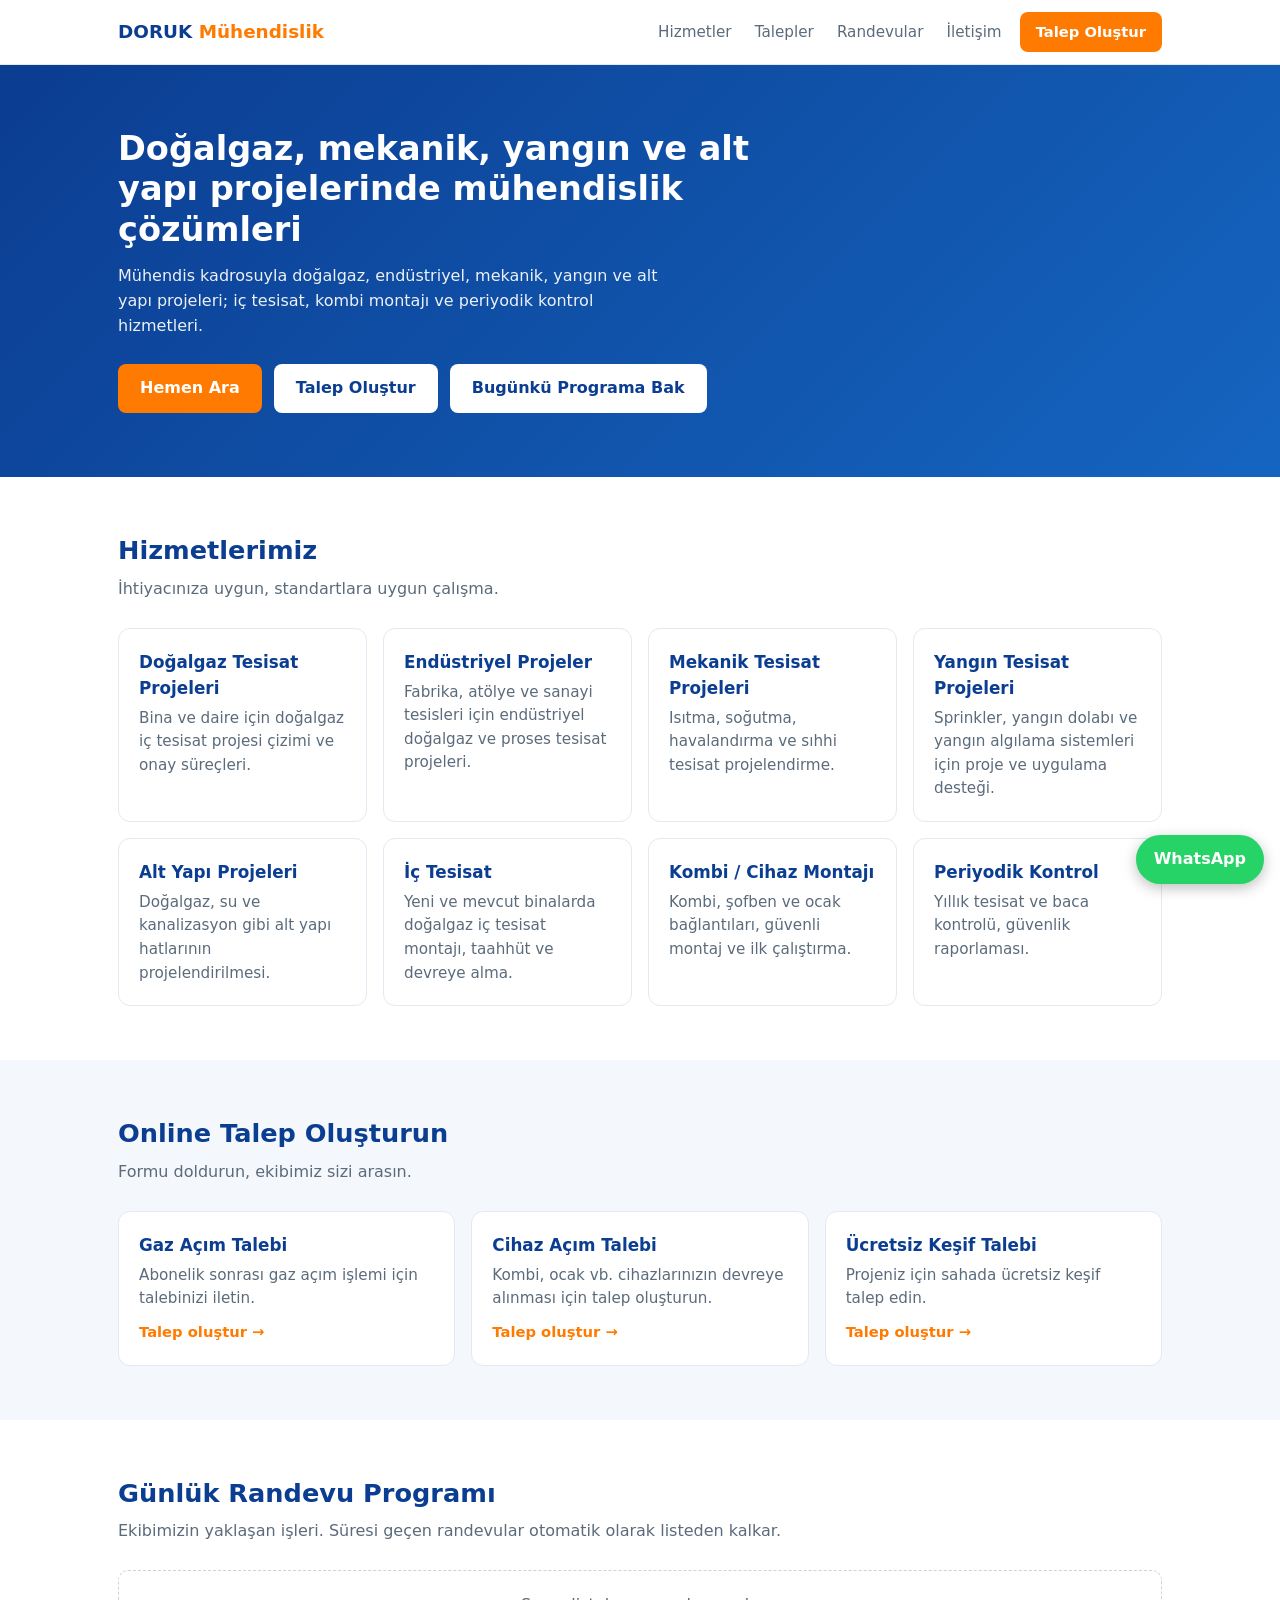
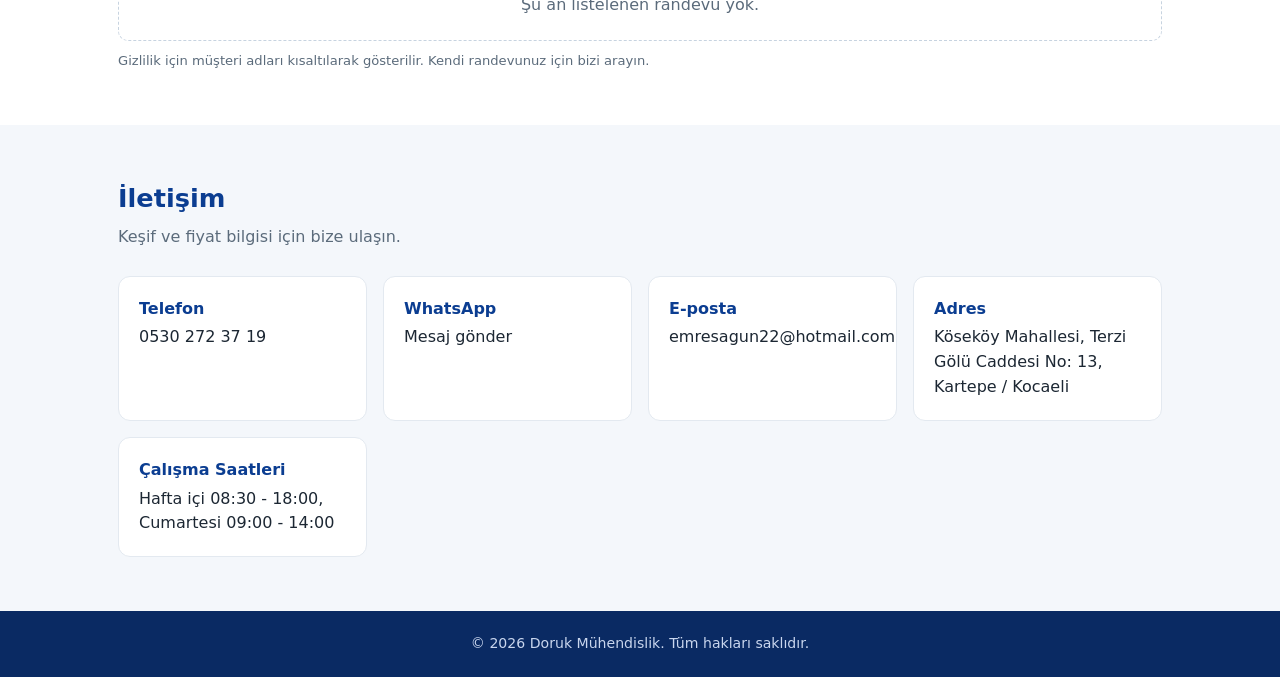
==== index.html @ a5734c49 "Doruk Muhendislik sitesi: ana sayfa, talep formu, randevu listesi Co-Authored-By: Claude Sonnet 5.5 " ====
<!doctype html>
<html lang="tr">
<head>
<meta charset="utf-8">
<meta name="viewport" content="width=device-width, initial-scale=1">
<title>Doruk Mühendislik | Doğalgaz Tesisat ve Proje - Kartepe / Kocaeli</title>
<meta name="description" content="Doğalgaz tesisat, endüstriyel, mekanik tesisat, yangın tesisat ve alt yapı projeleri; iç tesisat ve periyodik kontrol hizmetleri.">
<style>
  :root{--mavi:#0b3d91;--mavi2:#1565c0;--turuncu:#ff7a00;--acik:#f4f7fb;--yazi:#1c2733;--gri:#5b6b7b}
  *{box-sizing:border-box;margin:0;padding:0}
  html{scroll-behavior:smooth}
  body{font-family:system-ui,-apple-system,"Segoe UI",Roboto,Arial,sans-serif;color:var(--yazi);line-height:1.55;background:#fff}
  a{color:inherit;text-decoration:none}
  .kap{max-width:1080px;margin:0 auto;padding:0 18px}
  header{background:#fff;border-bottom:1px solid #e3e9f0;position:sticky;top:0;z-index:10}
  .ust{display:flex;align-items:center;justify-content:space-between;height:64px}
  .logo{font-weight:800;font-size:1.15rem;color:var(--mavi)}
  .logo span{color:var(--turuncu)}
  nav a{margin-left:18px;font-size:.95rem;color:var(--gri)}
  nav a:hover{color:var(--mavi)}
  .ara{background:linear-gradient(135deg,var(--mavi),var(--mavi2));color:#fff;padding:64px 0}
  .ara h1{font-size:2.1rem;line-height:1.2;max-width:640px}
  .ara p{margin-top:14px;max-width:560px;opacity:.92}
  .btnlar{margin-top:26px;display:flex;gap:12px;flex-wrap:wrap}
  .btn{display:inline-block;padding:12px 22px;border-radius:8px;font-weight:700}
  .btn.tur{background:var(--turuncu);color:#fff}
  .btn.bey{background:#fff;color:var(--mavi)}
  section{padding:54px 0}
  section.gri{background:var(--acik)}
  h2{font-size:1.6rem;color:var(--mavi);margin-bottom:6px}
  .alt{color:var(--gri);margin-bottom:26px}
  .izgara{display:grid;grid-template-columns:repeat(auto-fit,minmax(240px,1fr));gap:16px}
  .kart{background:#fff;border:1px solid #e3e9f0;border-radius:12px;padding:20px}
  .kart h3{font-size:1.05rem;color:var(--mavi);margin-bottom:6px}
  .kart p{color:var(--gri);font-size:.95rem}
  .gun{margin-bottom:20px}
  .gun h3{font-size:1.05rem;margin-bottom:8px;display:flex;align-items:center;gap:8px}
  .rozet{background:var(--turuncu);color:#fff;font-size:.72rem;padding:2px 8px;border-radius:99px}
  .satir{display:grid;grid-template-columns:70px 1fr 1fr 70px;gap:10px;background:#fff;border:1px solid #e3e9f0;border-radius:10px;padding:10px 14px;margin-bottom:8px;font-size:.95rem;align-items:center}
  .satir b{color:var(--mavi)}
  .bos{background:#fff;border:1px dashed #c7d3e0;border-radius:10px;padding:22px;text-align:center;color:var(--gri)}
  .notu{font-size:.82rem;color:var(--gri);margin-top:10px}
  .iletisim .izgara{grid-template-columns:repeat(auto-fit,minmax(220px,1fr))}
  .iletisim .kart b{display:block;color:var(--mavi);margin-bottom:4px}
  footer{background:#0a2a63;color:#c9d6ee;padding:22px 0;font-size:.88rem;text-align:center}
  .wp{position:fixed;right:16px;bottom:16px;background:#25d366;color:#fff;padding:12px 18px;border-radius:99px;font-weight:700;box-shadow:0 4px 14px rgba(0,0,0,.25);z-index:20}
  .ustsag{display:flex;align-items:center;gap:18px}
  .ustbtn{background:var(--turuncu);color:#fff;font-weight:700;font-size:.92rem;padding:9px 16px;border-radius:8px}
  .tkart{display:block;transition:border-color .15s,transform .15s}
  .tkart:hover{border-color:var(--mavi2);transform:translateY(-2px)}
  .tkart .git{display:inline-block;margin-top:10px;color:var(--turuncu);font-weight:700;font-size:.92rem}
  @media(max-width:640px){
    nav{display:none}
    .ara h1{font-size:1.6rem}
    .satir{grid-template-columns:56px 1fr;row-gap:2px}
  }
</style>
</head>
<body>

<header>
  <div class="kap ust">
    <a class="logo" href="#">DORUK <span>Mühendislik</span></a>
    <div class="ustsag">
      <nav>
        <a href="#hizmetler">Hizmetler</a>
        <a href="#talepler">Talepler</a>
        <a href="#randevular">Randevular</a>
        <a href="#iletisim">İletişim</a>
      </nav>
      <a class="ustbtn" href="talep.html">Talep Oluştur</a>
    </div>
  </div>
</header>

<div class="ara">
  <div class="kap">
    <h1>Doğalgaz, mekanik, yangın ve alt yapı projelerinde mühendislik çözümleri</h1>
    <p>Mühendis kadrosuyla doğalgaz, endüstriyel, mekanik, yangın ve alt yapı projeleri; iç tesisat, kombi montajı ve periyodik kontrol hizmetleri.</p>
    <div class="btnlar">
      <a class="btn tur" data-tel href="#">Hemen Ara</a>
      <a class="btn bey" href="talep.html">Talep Oluştur</a>
      <a class="btn bey" href="#randevular">Bugünkü Programa Bak</a>
    </div>
  </div>
</div>

<section id="hizmetler">
  <div class="kap">
    <h2>Hizmetlerimiz</h2>
    <p class="alt">İhtiyacınıza uygun, standartlara uygun çalışma.</p>
    <div class="izgara">
      <div class="kart"><h3>Doğalgaz Tesisat Projeleri</h3><p>Bina ve daire için doğalgaz iç tesisat projesi çizimi ve onay süreçleri.</p></div>
      <div class="kart"><h3>Endüstriyel Projeler</h3><p>Fabrika, atölye ve sanayi tesisleri için endüstriyel doğalgaz ve proses tesisat projeleri.</p></div>
      <div class="kart"><h3>Mekanik Tesisat Projeleri</h3><p>Isıtma, soğutma, havalandırma ve sıhhi tesisat projelendirme.</p></div>
      <div class="kart"><h3>Yangın Tesisat Projeleri</h3><p>Sprinkler, yangın dolabı ve yangın algılama sistemleri için proje ve uygulama desteği.</p></div>
      <div class="kart"><h3>Alt Yapı Projeleri</h3><p>Doğalgaz, su ve kanalizasyon gibi alt yapı hatlarının projelendirilmesi.</p></div>
      <div class="kart"><h3>İç Tesisat</h3><p>Yeni ve mevcut binalarda doğalgaz iç tesisat montajı, taahhüt ve devreye alma.</p></div>
      <div class="kart"><h3>Kombi / Cihaz Montajı</h3><p>Kombi, şofben ve ocak bağlantıları, güvenli montaj ve ilk çalıştırma.</p></div>
      <div class="kart"><h3>Periyodik Kontrol</h3><p>Yıllık tesisat ve baca kontrolü, güvenlik raporlaması.</p></div>
    </div>
  </div>
</section>

<section id="talepler" class="gri">
  <div class="kap">
    <h2>Online Talep Oluşturun</h2>
    <p class="alt">Formu doldurun, ekibimiz sizi arasın.</p>
    <div class="izgara">
      <a class="kart tkart" href="talep.html?tur=gaz"><h3>Gaz Açım Talebi</h3><p>Abonelik sonrası gaz açım işlemi için talebinizi iletin.</p><span class="git">Talep oluştur →</span></a>
      <a class="kart tkart" href="talep.html?tur=cihaz"><h3>Cihaz Açım Talebi</h3><p>Kombi, ocak vb. cihazlarınızın devreye alınması için talep oluşturun.</p><span class="git">Talep oluştur →</span></a>
      <a class="kart tkart" href="talep.html?tur=kesif"><h3>Ücretsiz Keşif Talebi</h3><p>Projeniz için sahada ücretsiz keşif talep edin.</p><span class="git">Talep oluştur →</span></a>
    </div>
  </div>
</section>

<section id="randevular">
  <div class="kap">
    <h2>Günlük Randevu Programı</h2>
    <p class="alt">Ekibimizin yaklaşan işleri. Süresi geçen randevular otomatik olarak listeden kalkar.</p>
    <div id="liste"><div class="bos">Yükleniyor...</div></div>
    <p class="notu" id="guncel"></p>
    <p class="notu">Gizlilik için müşteri adları kısaltılarak gösterilir. Kendi randevunuz için bizi arayın.</p>
  </div>
</section>

<section id="iletisim" class="gri iletisim">
  <div class="kap">
    <h2>İletişim</h2>
    <p class="alt">Keşif ve fiyat bilgisi için bize ulaşın.</p>
    <div class="izgara">
      <div class="kart"><b>Telefon</b><a data-tel-yazi href="#"></a></div>
      <div class="kart"><b>WhatsApp</b><a data-wp-yazi href="#" target="_blank" rel="noopener"></a></div>
      <div class="kart"><b>E-posta</b><a data-mail-yazi href="#"></a></div>
      <div class="kart"><b>Adres</b><span data-adres></span></div>
      <div class="kart"><b>Çalışma Saatleri</b><span data-saat></span></div>
    </div>
  </div>
</section>

<footer>
  <div class="kap">© <span id="yil"></span> <span data-firma></span>. Tüm hakları saklıdır.</div>
</footer>

<a class="wp" data-wp href="#" target="_blank" rel="noopener">WhatsApp</a>

<script src="ayar.js"></script>
<script>

const telHam = "+9" + AYAR.telefon.replace(/\D/g, "");
document.querySelectorAll("[data-tel]").forEach(a => a.href = "tel:" + telHam);
document.querySelectorAll("[data-tel-yazi]").forEach(a => { a.href = "tel:" + telHam; a.textContent = AYAR.telefon; });
document.querySelectorAll("[data-wp]").forEach(a => a.href = "https://wa.me/" + AYAR.whatsapp);
document.querySelectorAll("[data-wp-yazi]").forEach(a => { a.href = "https://wa.me/" + AYAR.whatsapp; a.textContent = "Mesaj gönder"; });
document.querySelectorAll("[data-mail-yazi]").forEach(a => { a.href = "mailto:" + AYAR.eposta; a.textContent = AYAR.eposta; });
document.querySelectorAll("[data-adres]").forEach(e => e.textContent = AYAR.adres);
document.querySelectorAll("[data-saat]").forEach(e => e.textContent = AYAR.saatler);
document.querySelectorAll("[data-firma]").forEach(e => e.textContent = AYAR.firma);
document.getElementById("yil").textContent = new Date().getFullYear();

function esc(s){ return String(s ?? "").replace(/[&<>"']/g, c => ({"&":"&amp;","<":"&lt;",">":"&gt;",'"':"&quot;","'":"&#39;"}[c])); }
function yerelTarih(d){ const p = n => String(n).padStart(2,"0"); return d.getFullYear()+"-"+p(d.getMonth()+1)+"-"+p(d.getDate()); }

async function randevulariGetir(){
  const kutu = document.getElementById("liste");
  try{
    const r = await fetch("randevular.json?t=" + Date.now(), {cache:"no-store"});
    if(!r.ok) throw new Error("HTTP " + r.status);
    const veri = await r.json();
    const simdi = new Date();
    const liste = (veri.randevular || []).filter(x => {
      const bas = new Date(x.tarih + "T" + x.saat + ":00");
      return !isNaN(bas) && new Date(bas.getTime() + AYAR.randevuSuresiDk * 60000) > simdi;
    }).sort((a,b) => (a.tarih + a.saat).localeCompare(b.tarih + b.saat));

    if(!liste.length){ kutu.innerHTML = '<div class="bos">Şu an listelenen randevu yok.</div>'; }
    else{
      const gruplar = {};
      liste.forEach(x => (gruplar[x.tarih] = gruplar[x.tarih] || []).push(x));
      const bugun = yerelTarih(simdi);
      const yarin = yerelTarih(new Date(simdi.getTime() + 86400000));
      kutu.innerHTML = Object.keys(gruplar).map(t => {
        const d = new Date(t + "T12:00:00");
        const etiket = d.toLocaleDateString("tr-TR", {day:"numeric", month:"long", weekday:"long"});
        const rozet = t === bugun ? '<span class="rozet">Bugün</span>' : (t === yarin ? '<span class="rozet">Yarın</span>' : "");
        const satirlar = gruplar[t].map(x =>
          `<div class="satir"><b>${esc(x.saat)}</b><span>${esc(x.hizmet)}</span><span>${esc(x.bolge)}</span><span>${esc(x.isim)}</span></div>`
        ).join("");
        return `<div class="gun"><h3>${esc(etiket)} ${rozet}</h3>${satirlar}</div>`;
      }).join("");
    }
    document.getElementById("guncel").textContent = veri.guncelleme ? "Son güncelleme: " + veri.guncelleme : "";
  }catch(e){
    kutu.innerHTML = '<div class="bos">Randevu listesi şu an yüklenemedi. Lütfen bizi arayın.</div>';
  }
}
randevulariGetir();
setInterval(randevulariGetir, 5 * 60 * 1000);
</script>
</body>
</html>
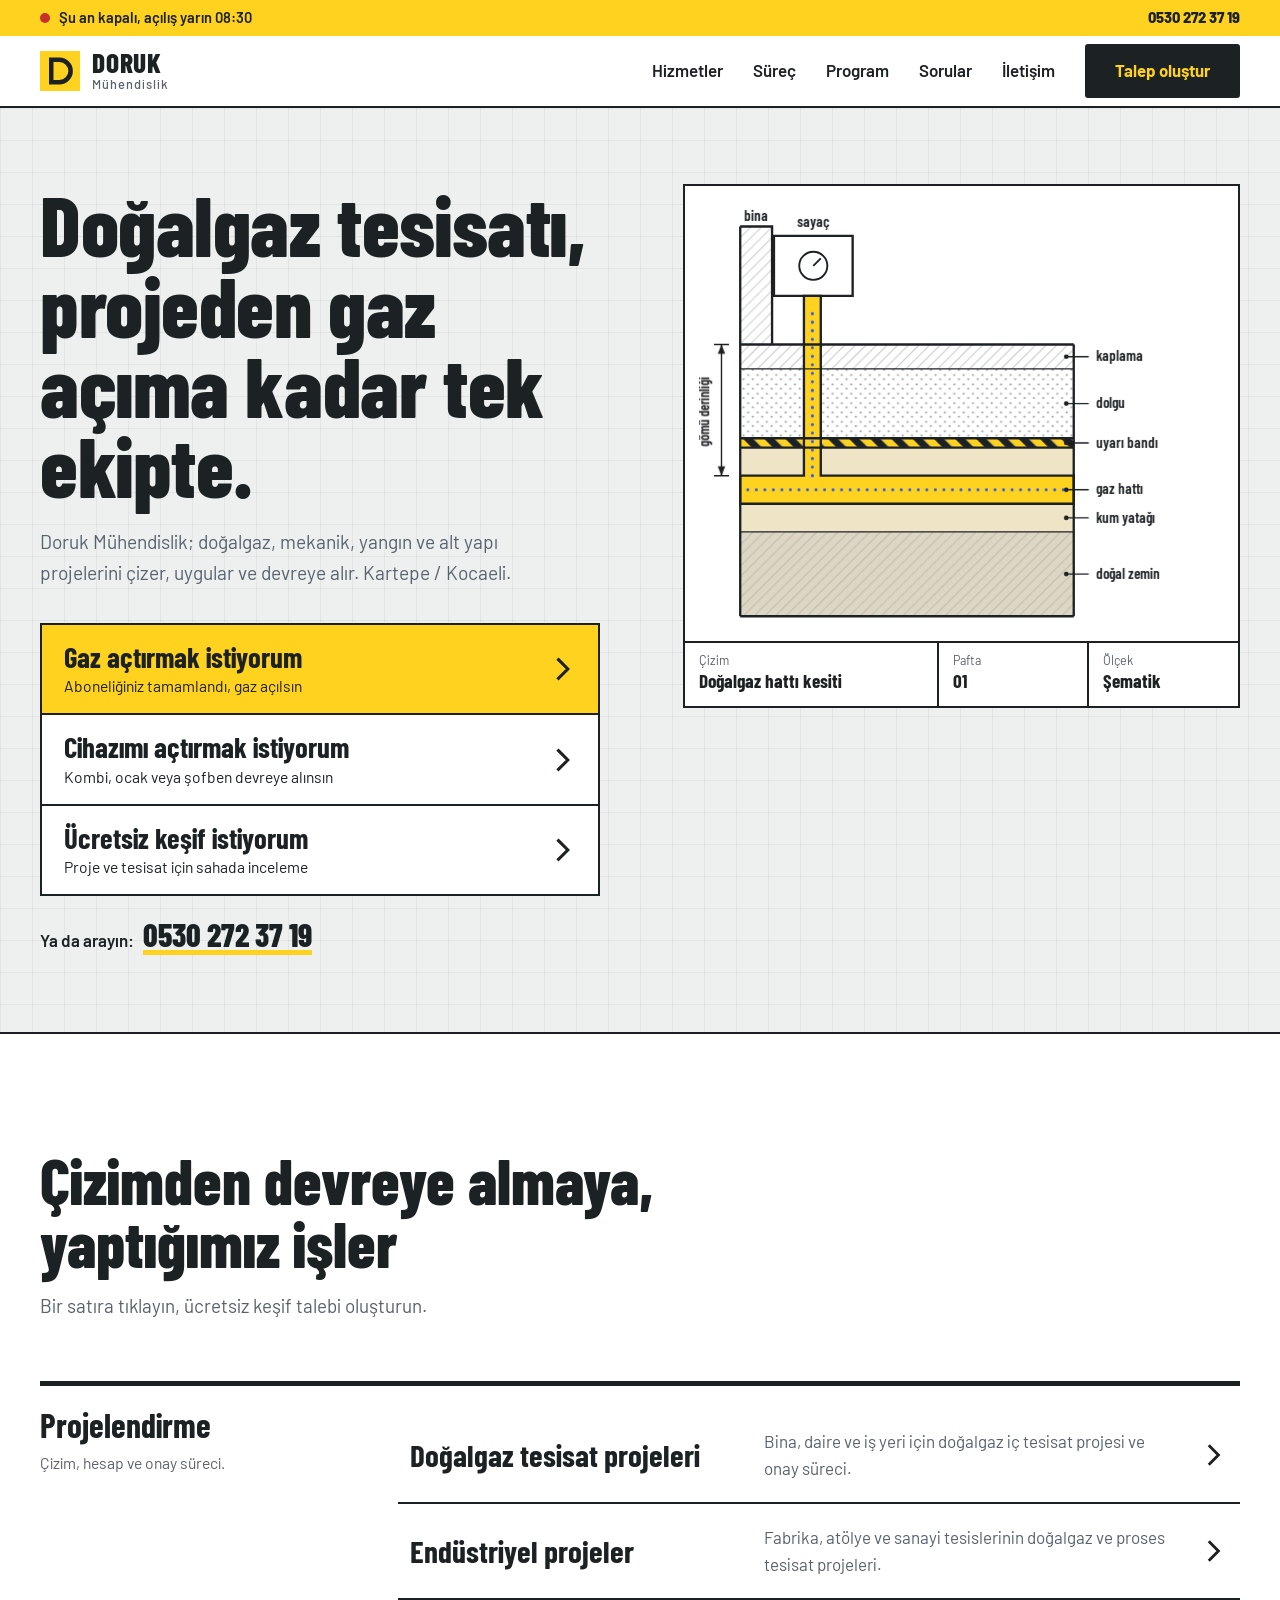
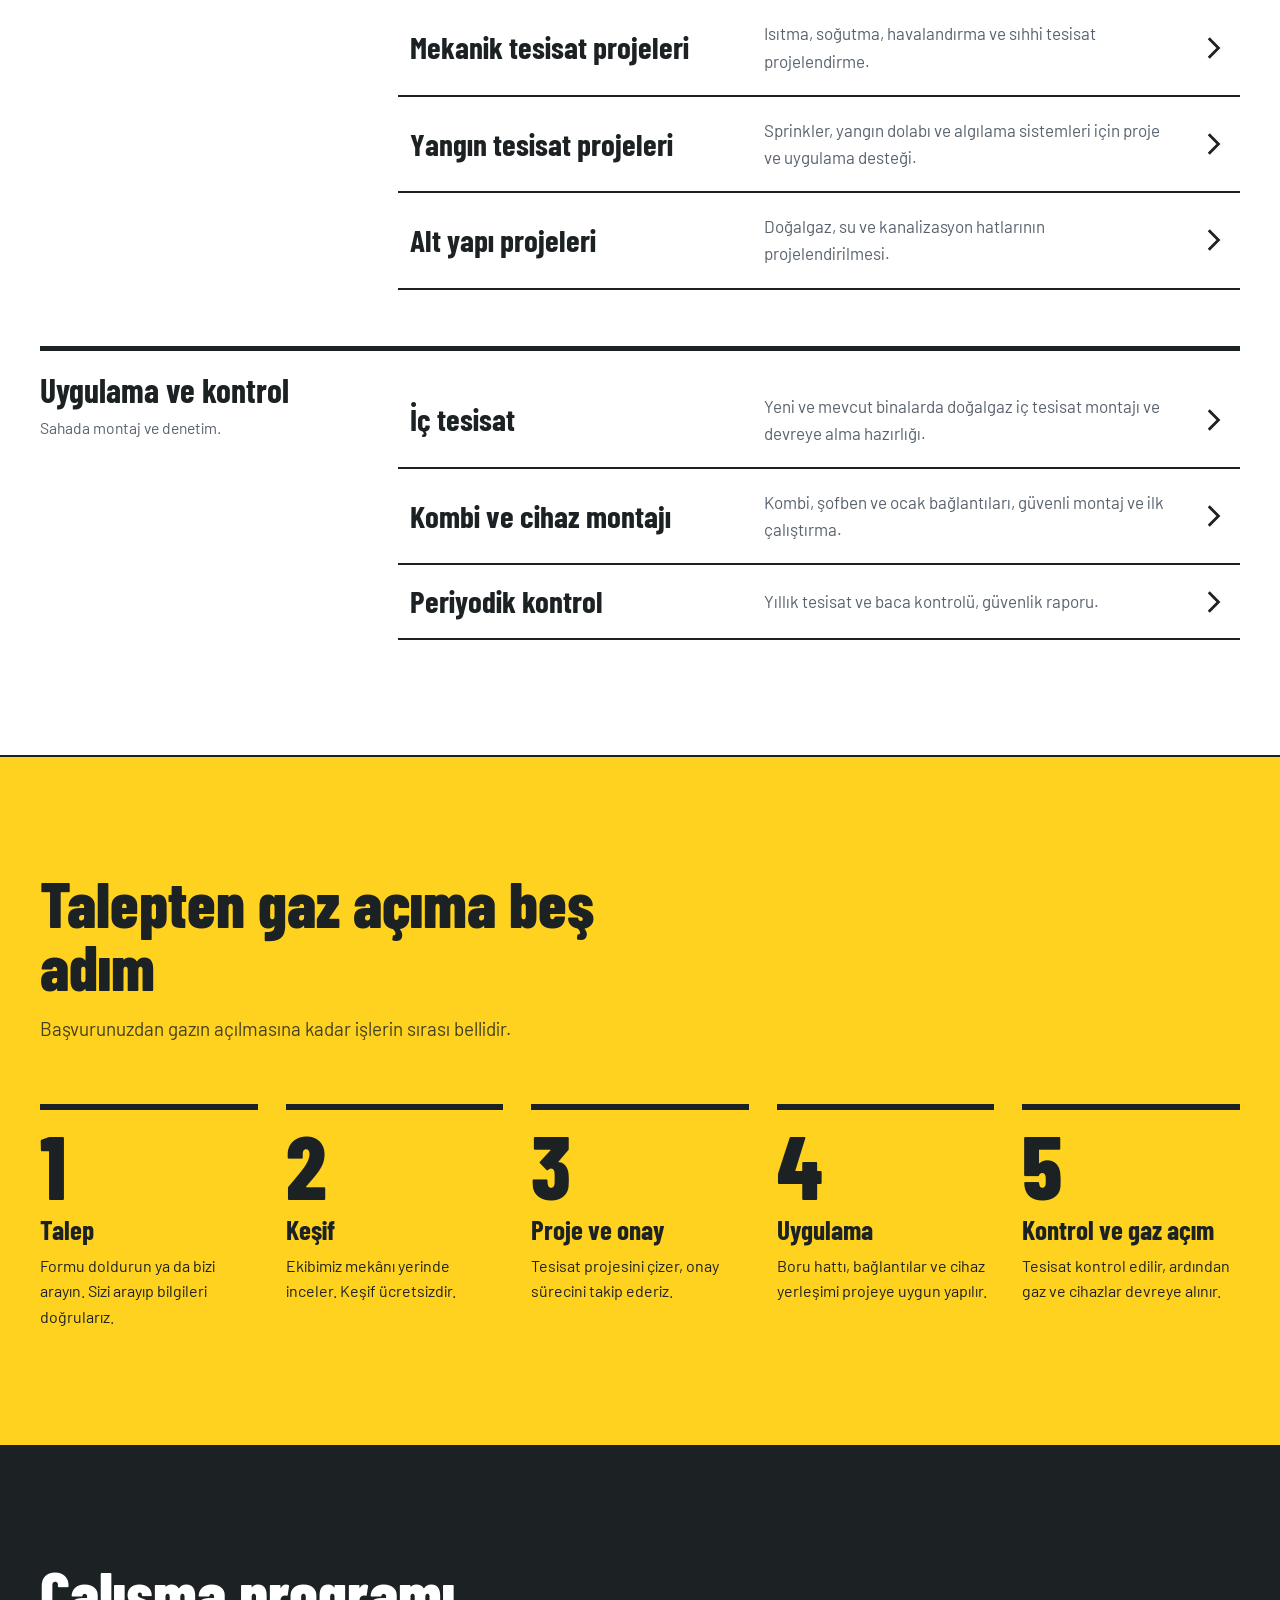
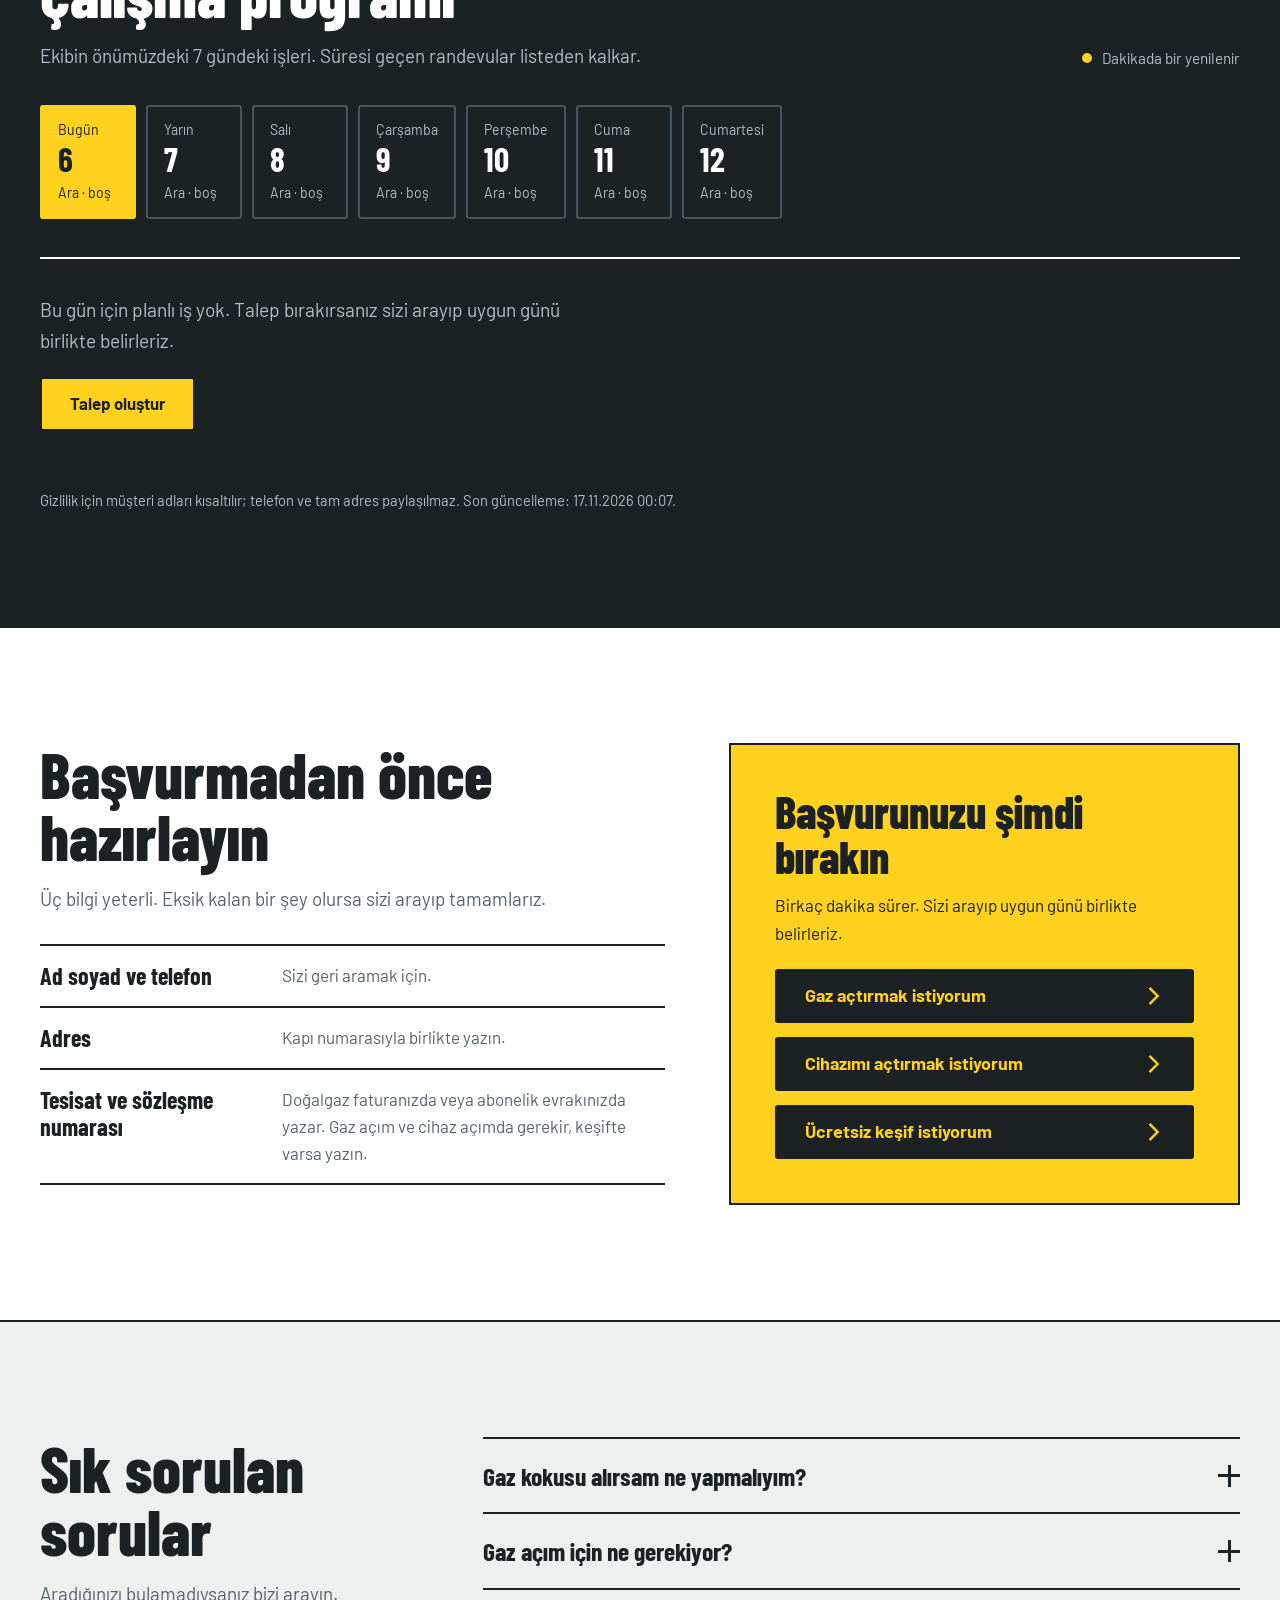
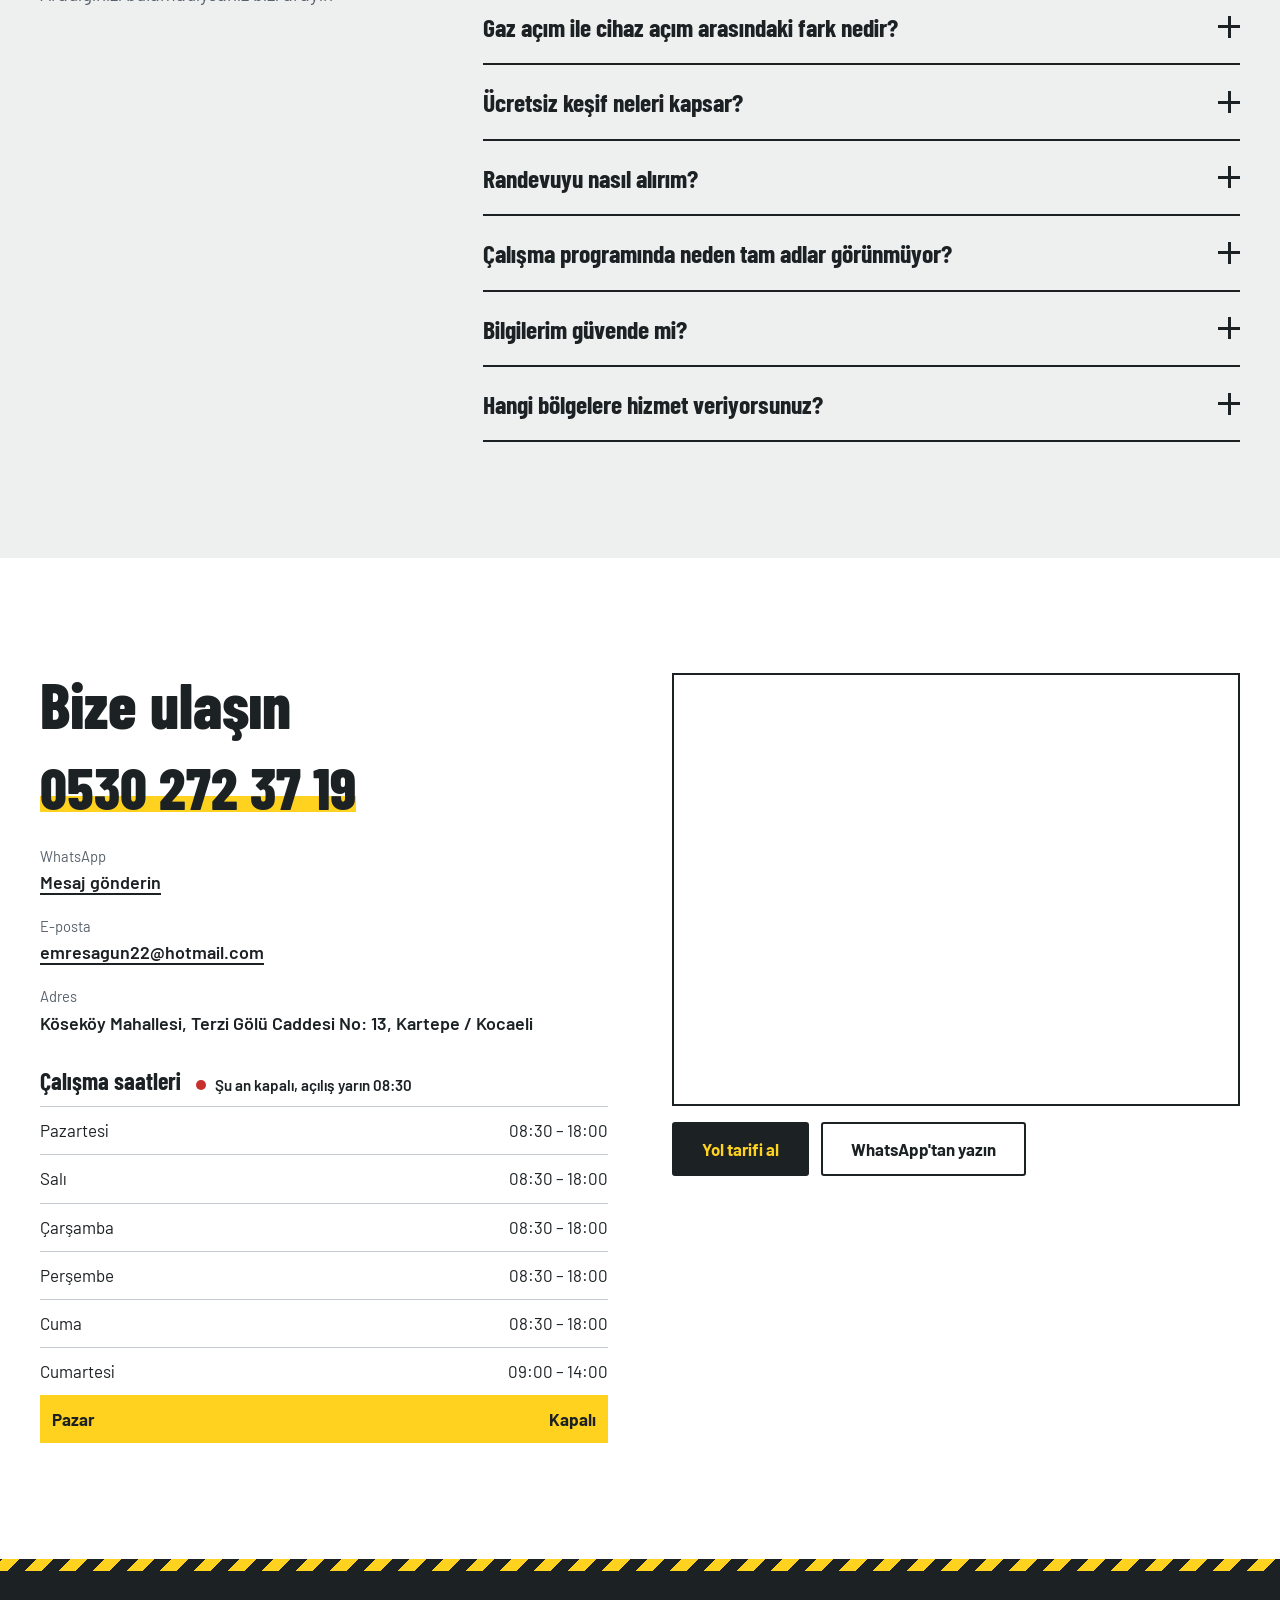
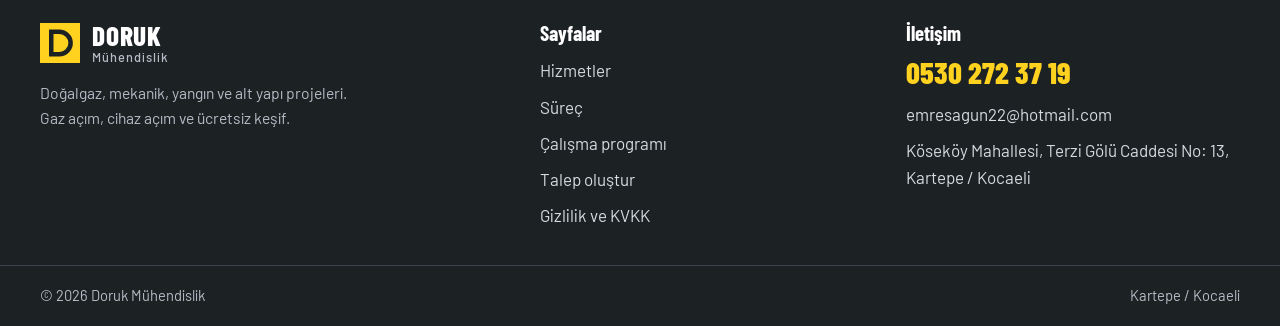
==== commit 4ae82d9e: "Siteyi yeniden tasarla: kesit cizimli giris, canli program, talep sayfasi, KVKK Co-Authored-By: Clau" ====
--- a/index.html
+++ b/index.html
@@ -3,199 +3,422 @@
 <head>
 <meta charset="utf-8">
 <meta name="viewport" content="width=device-width, initial-scale=1">
-<title>Doruk Mühendislik | Doğalgaz Tesisat ve Proje - Kartepe / Kocaeli</title>
-<meta name="description" content="Doğalgaz tesisat, endüstriyel, mekanik tesisat, yangın tesisat ve alt yapı projeleri; iç tesisat ve periyodik kontrol hizmetleri.">
-<style>
-  :root{--mavi:#0b3d91;--mavi2:#1565c0;--turuncu:#ff7a00;--acik:#f4f7fb;--yazi:#1c2733;--gri:#5b6b7b}
-  *{box-sizing:border-box;margin:0;padding:0}
-  html{scroll-behavior:smooth}
-  body{font-family:system-ui,-apple-system,"Segoe UI",Roboto,Arial,sans-serif;color:var(--yazi);line-height:1.55;background:#fff}
-  a{color:inherit;text-decoration:none}
-  .kap{max-width:1080px;margin:0 auto;padding:0 18px}
-  header{background:#fff;border-bottom:1px solid #e3e9f0;position:sticky;top:0;z-index:10}
-  .ust{display:flex;align-items:center;justify-content:space-between;height:64px}
-  .logo{font-weight:800;font-size:1.15rem;color:var(--mavi)}
-  .logo span{color:var(--turuncu)}
-  nav a{margin-left:18px;font-size:.95rem;color:var(--gri)}
-  nav a:hover{color:var(--mavi)}
-  .ara{background:linear-gradient(135deg,var(--mavi),var(--mavi2));color:#fff;padding:64px 0}
-  .ara h1{font-size:2.1rem;line-height:1.2;max-width:640px}
-  .ara p{margin-top:14px;max-width:560px;opacity:.92}
-  .btnlar{margin-top:26px;display:flex;gap:12px;flex-wrap:wrap}
-  .btn{display:inline-block;padding:12px 22px;border-radius:8px;font-weight:700}
-  .btn.tur{background:var(--turuncu);color:#fff}
-  .btn.bey{background:#fff;color:var(--mavi)}
-  section{padding:54px 0}
-  section.gri{background:var(--acik)}
-  h2{font-size:1.6rem;color:var(--mavi);margin-bottom:6px}
-  .alt{color:var(--gri);margin-bottom:26px}
-  .izgara{display:grid;grid-template-columns:repeat(auto-fit,minmax(240px,1fr));gap:16px}
-  .kart{background:#fff;border:1px solid #e3e9f0;border-radius:12px;padding:20px}
-  .kart h3{font-size:1.05rem;color:var(--mavi);margin-bottom:6px}
-  .kart p{color:var(--gri);font-size:.95rem}
-  .gun{margin-bottom:20px}
-  .gun h3{font-size:1.05rem;margin-bottom:8px;display:flex;align-items:center;gap:8px}
-  .rozet{background:var(--turuncu);color:#fff;font-size:.72rem;padding:2px 8px;border-radius:99px}
-  .satir{display:grid;grid-template-columns:70px 1fr 1fr 70px;gap:10px;background:#fff;border:1px solid #e3e9f0;border-radius:10px;padding:10px 14px;margin-bottom:8px;font-size:.95rem;align-items:center}
-  .satir b{color:var(--mavi)}
-  .bos{background:#fff;border:1px dashed #c7d3e0;border-radius:10px;padding:22px;text-align:center;color:var(--gri)}
-  .notu{font-size:.82rem;color:var(--gri);margin-top:10px}
-  .iletisim .izgara{grid-template-columns:repeat(auto-fit,minmax(220px,1fr))}
-  .iletisim .kart b{display:block;color:var(--mavi);margin-bottom:4px}
-  footer{background:#0a2a63;color:#c9d6ee;padding:22px 0;font-size:.88rem;text-align:center}
-  .wp{position:fixed;right:16px;bottom:16px;background:#25d366;color:#fff;padding:12px 18px;border-radius:99px;font-weight:700;box-shadow:0 4px 14px rgba(0,0,0,.25);z-index:20}
-  .ustsag{display:flex;align-items:center;gap:18px}
-  .ustbtn{background:var(--turuncu);color:#fff;font-weight:700;font-size:.92rem;padding:9px 16px;border-radius:8px}
-  .tkart{display:block;transition:border-color .15s,transform .15s}
-  .tkart:hover{border-color:var(--mavi2);transform:translateY(-2px)}
-  .tkart .git{display:inline-block;margin-top:10px;color:var(--turuncu);font-weight:700;font-size:.92rem}
-  @media(max-width:640px){
-    nav{display:none}
-    .ara h1{font-size:1.6rem}
-    .satir{grid-template-columns:56px 1fr;row-gap:2px}
-  }
-</style>
+<title>Doruk Mühendislik | Doğalgaz projeleri ve gaz açım, Kartepe Kocaeli</title>
+<meta name="description" content="Kartepe / Kocaeli'de doğalgaz, endüstriyel, mekanik, yangın ve alt yapı projeleri. Gaz açım, cihaz açım ve ücretsiz keşif talebinizi online bırakın.">
+<meta name="theme-color" content="#FFD21F">
+<link rel="icon" href="favicon.svg" type="image/svg+xml">
+<link rel="preconnect" href="https://fonts.googleapis.com">
+<link rel="preconnect" href="https://fonts.gstatic.com" crossorigin>
+<link rel="stylesheet" href="https://fonts.googleapis.com/css2?family=Barlow+Condensed:wght@500;600;700;800&family=Barlow:wght@400;500;600;700&display=swap">
+<link rel="stylesheet" href="stil.css">
+<script type="application/ld+json">
+{"@context":"https://schema.org","@type":"LocalBusiness","name":"Doruk Mühendislik","telephone":"+905302723719","email":"emresagun22@hotmail.com","address":{"@type":"PostalAddress","streetAddress":"Köseköy Mahallesi, Terzi Gölü Caddesi No: 13","addressLocality":"Kartepe","addressRegion":"Kocaeli","addressCountry":"TR"},"openingHoursSpecification":[{"@type":"OpeningHoursSpecification","dayOfWeek":["Monday","Tuesday","Wednesday","Thursday","Friday"],"opens":"08:30","closes":"18:00"},{"@type":"OpeningHoursSpecification","dayOfWeek":"Saturday","opens":"09:00","closes":"14:00"}]}
+</script>
 </head>
 <body>
-
-<header>
-  <div class="kap ust">
-    <a class="logo" href="#">DORUK <span>Mühendislik</span></a>
-    <div class="ustsag">
-      <nav>
-        <a href="#hizmetler">Hizmetler</a>
-        <a href="#talepler">Talepler</a>
-        <a href="#randevular">Randevular</a>
-        <a href="#iletisim">İletişim</a>
-      </nav>
-      <a class="ustbtn" href="talep.html">Talep Oluştur</a>
-    </div>
+<a class="skip" href="#icerik">İçeriğe geç</a>
+
+<svg width="0" height="0" style="position:absolute" aria-hidden="true">
+  <symbol id="i-sag" viewBox="0 0 24 24"><path d="M9 4l8 8-8 8" fill="none" stroke="currentColor" stroke-width="2.6" stroke-linecap="square"/></symbol>
+</svg>
+
+<div class="tape">
+  <div class="wrap">
+    <span class="durum" data-durum data-acik="0">Çalışma saatleri</span>
+    <span class="tape-r">
+      <a href="#program" data-bugun hidden></a>
+      <a class="tape-tel" data-tel data-tel-yazi href="tel:+905302723719">0530 272 37 19</a>
+    </span>
+  </div>
+</div>
+
+<header class="hd">
+  <div class="wrap">
+    <a class="logo" href="index.html" aria-label="Doruk Mühendislik ana sayfa">
+      <svg viewBox="0 0 32 32" aria-hidden="true"><rect width="32" height="32" fill="#FFD21F"/><path d="M9 25V7h6.5a9 9 0 0 1 0 18Z" fill="none" stroke="#1C2124" stroke-width="3.6"/></svg>
+      <span><b>DORUK</b><small>Mühendislik</small></span>
+    </a>
+    <nav class="nav" id="menu" aria-label="Ana menü">
+      <a class="nl" href="index.html#hizmetler">Hizmetler</a>
+      <a class="nl" href="index.html#surec">Süreç</a>
+      <a class="nl" href="index.html#program">Program</a>
+      <a class="nl" href="index.html#sss">Sorular</a>
+      <a class="nl" href="index.html#iletisim">İletişim</a>
+      <a class="btn btn-k nav-cta" href="talep.html">Talep oluştur</a>
+    </nav>
+    <button class="menu-btn" type="button" aria-expanded="false" aria-controls="menu" aria-label="Menü"><span></span><span></span><span></span></button>
   </div>
 </header>
 
-<div class="ara">
-  <div class="kap">
-    <h1>Doğalgaz, mekanik, yangın ve alt yapı projelerinde mühendislik çözümleri</h1>
-    <p>Mühendis kadrosuyla doğalgaz, endüstriyel, mekanik, yangın ve alt yapı projeleri; iç tesisat, kombi montajı ve periyodik kontrol hizmetleri.</p>
-    <div class="btnlar">
-      <a class="btn tur" data-tel href="#">Hemen Ara</a>
-      <a class="btn bey" href="talep.html">Talep Oluştur</a>
-      <a class="btn bey" href="#randevular">Bugünkü Programa Bak</a>
-    </div>
-  </div>
-</div>
-
-<section id="hizmetler">
-  <div class="kap">
-    <h2>Hizmetlerimiz</h2>
-    <p class="alt">İhtiyacınıza uygun, standartlara uygun çalışma.</p>
-    <div class="izgara">
-      <div class="kart"><h3>Doğalgaz Tesisat Projeleri</h3><p>Bina ve daire için doğalgaz iç tesisat projesi çizimi ve onay süreçleri.</p></div>
-      <div class="kart"><h3>Endüstriyel Projeler</h3><p>Fabrika, atölye ve sanayi tesisleri için endüstriyel doğalgaz ve proses tesisat projeleri.</p></div>
-      <div class="kart"><h3>Mekanik Tesisat Projeleri</h3><p>Isıtma, soğutma, havalandırma ve sıhhi tesisat projelendirme.</p></div>
-      <div class="kart"><h3>Yangın Tesisat Projeleri</h3><p>Sprinkler, yangın dolabı ve yangın algılama sistemleri için proje ve uygulama desteği.</p></div>
-      <div class="kart"><h3>Alt Yapı Projeleri</h3><p>Doğalgaz, su ve kanalizasyon gibi alt yapı hatlarının projelendirilmesi.</p></div>
-      <div class="kart"><h3>İç Tesisat</h3><p>Yeni ve mevcut binalarda doğalgaz iç tesisat montajı, taahhüt ve devreye alma.</p></div>
-      <div class="kart"><h3>Kombi / Cihaz Montajı</h3><p>Kombi, şofben ve ocak bağlantıları, güvenli montaj ve ilk çalıştırma.</p></div>
-      <div class="kart"><h3>Periyodik Kontrol</h3><p>Yıllık tesisat ve baca kontrolü, güvenlik raporlaması.</p></div>
-    </div>
-  </div>
-</section>
-
-<section id="talepler" class="gri">
-  <div class="kap">
-    <h2>Online Talep Oluşturun</h2>
-    <p class="alt">Formu doldurun, ekibimiz sizi arasın.</p>
-    <div class="izgara">
-      <a class="kart tkart" href="talep.html?tur=gaz"><h3>Gaz Açım Talebi</h3><p>Abonelik sonrası gaz açım işlemi için talebinizi iletin.</p><span class="git">Talep oluştur →</span></a>
-      <a class="kart tkart" href="talep.html?tur=cihaz"><h3>Cihaz Açım Talebi</h3><p>Kombi, ocak vb. cihazlarınızın devreye alınması için talep oluşturun.</p><span class="git">Talep oluştur →</span></a>
-      <a class="kart tkart" href="talep.html?tur=kesif"><h3>Ücretsiz Keşif Talebi</h3><p>Projeniz için sahada ücretsiz keşif talep edin.</p><span class="git">Talep oluştur →</span></a>
-    </div>
-  </div>
-</section>
-
-<section id="randevular">
-  <div class="kap">
-    <h2>Günlük Randevu Programı</h2>
-    <p class="alt">Ekibimizin yaklaşan işleri. Süresi geçen randevular otomatik olarak listeden kalkar.</p>
-    <div id="liste"><div class="bos">Yükleniyor...</div></div>
-    <p class="notu" id="guncel"></p>
-    <p class="notu">Gizlilik için müşteri adları kısaltılarak gösterilir. Kendi randevunuz için bizi arayın.</p>
-  </div>
-</section>
-
-<section id="iletisim" class="gri iletisim">
-  <div class="kap">
-    <h2>İletişim</h2>
-    <p class="alt">Keşif ve fiyat bilgisi için bize ulaşın.</p>
-    <div class="izgara">
-      <div class="kart"><b>Telefon</b><a data-tel-yazi href="#"></a></div>
-      <div class="kart"><b>WhatsApp</b><a data-wp-yazi href="#" target="_blank" rel="noopener"></a></div>
-      <div class="kart"><b>E-posta</b><a data-mail-yazi href="#"></a></div>
-      <div class="kart"><b>Adres</b><span data-adres></span></div>
-      <div class="kart"><b>Çalışma Saatleri</b><span data-saat></span></div>
-    </div>
-  </div>
-</section>
-
-<footer>
-  <div class="kap">© <span id="yil"></span> <span data-firma></span>. Tüm hakları saklıdır.</div>
+<main id="icerik">
+
+<section class="hero">
+  <div class="wrap">
+    <div>
+      <h1>Doğalgaz tesisatı, projeden gaz açıma kadar tek ekipte.</h1>
+      <p class="sub">Doruk Mühendislik; doğalgaz, mekanik, yangın ve alt yapı projelerini çizer, uygular ve devreye alır. Kartepe / Kocaeli.</p>
+
+      <div class="ask">
+        <a href="talep.html?tur=gaz"><span><b>Gaz açtırmak istiyorum</b><em>Aboneliğiniz tamamlandı, gaz açılsın</em></span><svg class="ic"><use href="#i-sag"/></svg></a>
+        <a href="talep.html?tur=cihaz"><span><b>Cihazımı açtırmak istiyorum</b><em>Kombi, ocak veya şofben devreye alınsın</em></span><svg class="ic"><use href="#i-sag"/></svg></a>
+        <a href="talep.html?tur=kesif"><span><b>Ücretsiz keşif istiyorum</b><em>Proje ve tesisat için sahada inceleme</em></span><svg class="ic"><use href="#i-sag"/></svg></a>
+      </div>
+
+      <p class="callline">Ya da arayın: <a data-tel data-tel-yazi href="tel:+905302723719">0530 272 37 19</a></p>
+    </div>
+
+    <figure class="sheet" style="margin:0">
+      <div class="sheet-fig">
+        <svg viewBox="0 0 560 460" role="img" aria-labelledby="kt kd">
+          <title id="kt">Doğalgaz hattı kesit çizimi</title>
+          <desc id="kd">Kaplama, dolgu, uyarı bandı ve kum yatağı katmanlarının altında sarı gaz hattı ve binadaki sayaca çıkan bağlantı gösterilir.</desc>
+          <defs>
+            <pattern id="hatch" width="8" height="8" patternUnits="userSpaceOnUse" patternTransform="rotate(45)"><line x1="0" y1="0" x2="0" y2="8" stroke="#1C2124" stroke-width="1"/></pattern>
+            <pattern id="dots" width="10" height="10" patternUnits="userSpaceOnUse"><circle cx="2.5" cy="2.5" r="1.1" fill="#1C2124"/><circle cx="7.5" cy="7" r="1.1" fill="#1C2124"/></pattern>
+            <pattern id="tape" width="16" height="16" patternUnits="userSpaceOnUse" patternTransform="rotate(-45)"><rect width="8" height="16" fill="#1C2124"/><rect x="8" width="8" height="16" fill="#FFD21F"/></pattern>
+          </defs>
+
+          <!-- dolgular -->
+          <g class="fd" style="--d:1.5s">
+            <rect x="44" y="24" width="34" height="126" fill="url(#hatch)" opacity=".5"/>
+            <rect x="44" y="150" width="356" height="26" fill="url(#hatch)" opacity=".55"/>
+            <rect x="44" y="176" width="356" height="74" fill="url(#dots)" opacity=".5"/>
+            <rect x="44" y="260" width="356" height="90" fill="#EFE5C6"/>
+            <rect x="44" y="350" width="356" height="90" fill="#DDD6C4"/>
+            <rect x="44" y="350" width="356" height="90" fill="url(#hatch)" opacity=".3"/>
+            <rect x="44" y="250" width="356" height="10" fill="url(#tape)"/>
+            <rect x="80" y="34" width="84" height="64" fill="#fff"/>
+            <path d="M44 290H112V98H130V290H400V320H44Z" fill="#FFD21F"/>
+          </g>
+
+          <!-- çizgiler: sayfa açılırken bir kez çizilir -->
+          <g fill="none" stroke="#1C2124" stroke-width="2.5" stroke-linejoin="miter">
+            <path class="dr" pathLength="1" style="--d:0s" d="M44 150H400"/>
+            <path class="dr" pathLength="1" style="--d:.15s" d="M44 24V440"/>
+            <path class="dr" pathLength="1" style="--d:.2s" d="M400 150V440"/>
+            <path class="dr" pathLength="1" style="--d:.25s" d="M44 24H78V150"/>
+            <path class="dr" pathLength="1" style="--d:.35s" d="M44 440H400"/>
+            <path class="dr" pathLength="1" style="--d:.4s" stroke-width="1.5" d="M44 176H400"/>
+            <path class="dr" pathLength="1" style="--d:.45s" d="M44 250H400"/>
+            <path class="dr" pathLength="1" style="--d:.5s" d="M44 260H400"/>
+            <path class="dr" pathLength="1" style="--d:.55s" stroke-width="1.5" d="M44 350H400"/>
+            <path class="dr" pathLength="1" style="--d:.8s;animation-duration:1.7s" d="M44 290H112V98H130V290H400V320H44Z"/>
+            <path class="dr" pathLength="1" style="--d:1.1s" d="M80 34H164V98H80Z"/>
+            <circle class="dr" pathLength="1" style="--d:1.4s" cx="122" cy="66" r="15" stroke-width="2"/>
+            <path class="dr" pathLength="1" style="--d:1.5s" stroke-width="2" d="M122 66L130 58"/>
+          </g>
+
+          <!-- gaz akışı -->
+          <g class="fd" style="--d:1.9s" fill="none" stroke="#1F55FF" stroke-width="3.2" stroke-linecap="round" stroke-dasharray="0.1 9">
+            <path d="M52 305H392"/>
+            <path d="M121 290V108"/>
+          </g>
+
+          <!-- gömü derinliği ölçüsü -->
+          <g fill="none" stroke="#1C2124" stroke-width="1.5">
+            <path class="dr" pathLength="1" style="--d:1s" d="M24 150V290"/>
+            <path class="dr" pathLength="1" style="--d:1.1s" d="M16 150H32M16 290H32"/>
+          </g>
+          <path class="fd" style="--d:1.8s" fill="#1C2124" d="M24 150l-4 10h8zM24 290l-4-10h8z"/>
+
+          <!-- etiketler -->
+          <g class="fd" style="--d:2.1s">
+            <g fill="none" stroke="#1C2124" stroke-width="1.5">
+              <path d="M392 163H416M392 213H416M392 255H416M392 305H416M392 335H416M392 395H416"/>
+            </g>
+            <g fill="#1C2124">
+              <circle cx="392" cy="163" r="2.5"/><circle cx="392" cy="213" r="2.5"/><circle cx="392" cy="255" r="2.5"/>
+              <circle cx="392" cy="305" r="2.5"/><circle cx="392" cy="335" r="2.5"/><circle cx="392" cy="395" r="2.5"/>
+            </g>
+            <text x="424" y="168">kaplama</text>
+            <text x="424" y="218">dolgu</text>
+            <text x="424" y="260">uyarı bandı</text>
+            <text x="424" y="310">gaz hattı</text>
+            <text x="424" y="340">kum yatağı</text>
+            <text x="424" y="400">doğal zemin</text>
+            <text x="61" y="18" text-anchor="middle">bina</text>
+            <text x="122" y="24" text-anchor="middle">sayaç</text>
+            <text transform="translate(11 222) rotate(-90)" text-anchor="middle" style="font-size:15px">gömü derinliği</text>
+          </g>
+        </svg>
+      </div>
+      <div class="tb">
+        <div><small>Çizim</small><b>Doğalgaz hattı kesiti</b></div>
+        <div><small>Pafta</small><b>01</b></div>
+        <div><small>Ölçek</small><b>Şematik</b></div>
+      </div>
+    </figure>
+  </div>
+</section>
+
+<section class="sec" id="hizmetler">
+  <div class="wrap">
+    <div class="sec-head">
+      <h2>Çizimden devreye almaya, yaptığımız işler</h2>
+      <p class="lead">Bir satıra tıklayın, ücretsiz keşif talebi oluşturun.</p>
+    </div>
+
+    <div class="reg">
+      <h3 class="reg-t">Projelendirme<small>Çizim, hesap ve onay süreci.</small></h3>
+      <ul>
+        <li><a href="talep.html?tur=kesif"><span class="rn">Doğalgaz tesisat projeleri</span><span class="rd">Bina, daire ve iş yeri için doğalgaz iç tesisat projesi ve onay süreci.</span><svg class="ic"><use href="#i-sag"/></svg></a></li>
+        <li><a href="talep.html?tur=kesif"><span class="rn">Endüstriyel projeler</span><span class="rd">Fabrika, atölye ve sanayi tesislerinin doğalgaz ve proses tesisat projeleri.</span><svg class="ic"><use href="#i-sag"/></svg></a></li>
+        <li><a href="talep.html?tur=kesif"><span class="rn">Mekanik tesisat projeleri</span><span class="rd">Isıtma, soğutma, havalandırma ve sıhhi tesisat projelendirme.</span><svg class="ic"><use href="#i-sag"/></svg></a></li>
+        <li><a href="talep.html?tur=kesif"><span class="rn">Yangın tesisat projeleri</span><span class="rd">Sprinkler, yangın dolabı ve algılama sistemleri için proje ve uygulama desteği.</span><svg class="ic"><use href="#i-sag"/></svg></a></li>
+        <li><a href="talep.html?tur=kesif"><span class="rn">Alt yapı projeleri</span><span class="rd">Doğalgaz, su ve kanalizasyon hatlarının projelendirilmesi.</span><svg class="ic"><use href="#i-sag"/></svg></a></li>
+      </ul>
+    </div>
+
+    <div class="reg">
+      <h3 class="reg-t">Uygulama ve kontrol<small>Sahada montaj ve denetim.</small></h3>
+      <ul>
+        <li><a href="talep.html?tur=kesif"><span class="rn">İç tesisat</span><span class="rd">Yeni ve mevcut binalarda doğalgaz iç tesisat montajı ve devreye alma hazırlığı.</span><svg class="ic"><use href="#i-sag"/></svg></a></li>
+        <li><a href="talep.html?tur=kesif"><span class="rn">Kombi ve cihaz montajı</span><span class="rd">Kombi, şofben ve ocak bağlantıları, güvenli montaj ve ilk çalıştırma.</span><svg class="ic"><use href="#i-sag"/></svg></a></li>
+        <li><a href="talep.html?tur=kesif"><span class="rn">Periyodik kontrol</span><span class="rd">Yıllık tesisat ve baca kontrolü, güvenlik raporu.</span><svg class="ic"><use href="#i-sag"/></svg></a></li>
+      </ul>
+    </div>
+  </div>
+</section>
+
+<section class="sec yellow" id="surec">
+  <div class="wrap">
+    <div class="sec-head">
+      <h2>Talepten gaz açıma beş adım</h2>
+      <p class="lead">Başvurunuzdan gazın açılmasına kadar işlerin sırası bellidir.</p>
+    </div>
+    <ol class="steps">
+      <li><span class="sn">1</span><h3>Talep</h3><p>Formu doldurun ya da bizi arayın. Sizi arayıp bilgileri doğrularız.</p></li>
+      <li><span class="sn">2</span><h3>Keşif</h3><p>Ekibimiz mekânı yerinde inceler. Keşif ücretsizdir.</p></li>
+      <li><span class="sn">3</span><h3>Proje ve onay</h3><p>Tesisat projesini çizer, onay sürecini takip ederiz.</p></li>
+      <li><span class="sn">4</span><h3>Uygulama</h3><p>Boru hattı, bağlantılar ve cihaz yerleşimi projeye uygun yapılır.</p></li>
+      <li><span class="sn">5</span><h3>Kontrol ve gaz açım</h3><p>Tesisat kontrol edilir, ardından gaz ve cihazlar devreye alınır.</p></li>
+    </ol>
+  </div>
+</section>
+
+<section class="sec board" id="program">
+  <div class="wrap">
+    <div class="board-head">
+      <div class="sec-head">
+        <h2>Çalışma programı</h2>
+        <p class="lead">Ekibin önümüzdeki 7 gündeki işleri. Süresi geçen randevular listeden kalkar.</p>
+      </div>
+      <p class="live">Dakikada bir yenilenir</p>
+    </div>
+    <div class="days" id="gunler" role="tablist" aria-label="Günler"></div>
+    <div class="plist" id="liste" role="tabpanel" aria-live="polite"><p class="empty">Program yükleniyor.</p></div>
+    <p class="fine">Gizlilik için müşteri adları kısaltılır; telefon ve tam adres paylaşılmaz. <span id="guncel"></span></p>
+  </div>
+</section>
+
+<section class="sec" id="hazirlik">
+  <div class="wrap prep">
+    <div>
+      <div class="sec-head" style="margin-bottom:0">
+        <h2>Başvurmadan önce hazırlayın</h2>
+        <p class="lead">Üç bilgi yeterli. Eksik kalan bir şey olursa sizi arayıp tamamlarız.</p>
+      </div>
+      <dl class="need">
+        <div><dt>Ad soyad ve telefon</dt><dd>Sizi geri aramak için.</dd></div>
+        <div><dt>Adres</dt><dd>Kapı numarasıyla birlikte yazın.</dd></div>
+        <div><dt>Tesisat ve sözleşme numarası</dt><dd>Doğalgaz faturanızda veya abonelik evrakınızda yazar. Gaz açım ve cihaz açımda gerekir, keşifte varsa yazın.</dd></div>
+      </dl>
+    </div>
+    <div class="cta-box">
+      <h3>Başvurunuzu şimdi bırakın</h3>
+      <p>Birkaç dakika sürer. Sizi arayıp uygun günü birlikte belirleriz.</p>
+      <a class="btn btn-k" href="talep.html?tur=gaz">Gaz açtırmak istiyorum<svg class="ic"><use href="#i-sag"/></svg></a>
+      <a class="btn btn-k" href="talep.html?tur=cihaz">Cihazımı açtırmak istiyorum<svg class="ic"><use href="#i-sag"/></svg></a>
+      <a class="btn btn-k" href="talep.html?tur=kesif">Ücretsiz keşif istiyorum<svg class="ic"><use href="#i-sag"/></svg></a>
+    </div>
+  </div>
+</section>
+
+<section class="sec sheet-bg" id="sss">
+  <div class="wrap faq-wrap">
+    <div class="sec-head">
+      <h2>Sık sorulan sorular</h2>
+      <p class="lead">Aradığınızı bulamadıysanız bizi arayın.</p>
+    </div>
+    <div class="faq">
+      <details><summary>Gaz kokusu alırsam ne yapmalıyım?</summary><div class="ans">Formu beklemeyin. Ateş yakmayın, elektrik düğmelerine dokunmayın, pencereleri açıp binadan çıkın ve dışarıdan 187'yi arayın.</div></details>
+      <details><summary>Gaz açım için ne gerekiyor?</summary><div class="ans">Tesisat numaranız ve sözleşme numaranız yeterli. İkisi de doğalgaz faturanızda veya abonelik evrakınızda yazar. Talep formunu doldurun, sizi arayıp uygun günü birlikte belirleyelim.</div></details>
+      <details><summary>Gaz açım ile cihaz açım arasındaki fark nedir?</summary><div class="ans">Gaz açım, tesisata gazın verilmesidir. Cihaz açım ise kombi, ocak veya şofben gibi cihazlarınızın devreye alınmasıdır. İkisi için ayrı talep oluşturabilirsiniz.</div></details>
+      <details><summary>Ücretsiz keşif neleri kapsar?</summary><div class="ans">Ekibimiz mekânı yerinde inceler, ihtiyacınıza uygun projeyi ve işlerin sırasını anlatır. Keşif için ücret almayız.</div></details>
+      <details><summary>Randevuyu nasıl alırım?</summary><div class="ans">Talep formunu doldurabilir ya da bizi arayabilirsiniz. Gün ve saat telefonda birlikte netleşir.</div></details>
+      <details><summary>Çalışma programında neden tam adlar görünmüyor?</summary><div class="ans">Gizliliğiniz için programda müşteri adları kısaltılır. Telefon ve tam adres hiç gösterilmez.</div></details>
+      <details><summary>Bilgilerim güvende mi?</summary><div class="ans">Formdaki bilgiler yalnızca talebinizi değerlendirmek ve sizi aramak için kullanılır. Ayrıntılar için <a href="gizlilik.html">gizlilik ve KVKK sayfasına</a> bakın.</div></details>
+      <details><summary>Hangi bölgelere hizmet veriyorsunuz?</summary><div class="ans">Merkezimiz Kartepe / Kocaeli'de. Başka bölgedeki projeler için bizi arayın.</div></details>
+    </div>
+  </div>
+</section>
+
+<section class="sec" id="iletisim">
+  <div class="wrap contact">
+    <div>
+      <h2 style="font:800 clamp(2.4rem,5vw,4rem)/.98 var(--f-d);margin-bottom:22px">Bize ulaşın</h2>
+      <a class="bigtel" data-tel data-tel-yazi href="tel:+905302723719">0530 272 37 19</a>
+      <div class="clist">
+        <div><small>WhatsApp</small><a data-wp href="#">Mesaj gönderin</a></div>
+        <div><small>E-posta</small><a data-mail data-mail-yazi href="#"></a></div>
+        <div><small>Adres</small><span data-adres></span></div>
+      </div>
+      <table class="hours">
+        <caption>Çalışma saatleri <span class="durum" data-durum data-acik="0" style="font:600 .95rem var(--f-b);margin-left:10px"></span></caption>
+        <tbody data-saatler></tbody>
+      </table>
+    </div>
+    <div>
+      <div class="map"><iframe data-harita title="Doruk Mühendislik konumu" loading="lazy" referrerpolicy="no-referrer-when-downgrade"></iframe></div>
+      <div class="map-act">
+        <a class="btn btn-k" data-yol href="#">Yol tarifi al</a>
+        <a class="btn btn-o" data-wp href="#">WhatsApp'tan yazın</a>
+      </div>
+    </div>
+  </div>
+</section>
+
+</main>
+
+<footer class="ft">
+  <div class="hz" aria-hidden="true"></div>
+  <div class="wrap">
+    <div>
+      <a class="logo" href="index.html">
+        <svg viewBox="0 0 32 32" aria-hidden="true"><rect width="32" height="32" fill="#FFD21F"/><path d="M9 25V7h6.5a9 9 0 0 1 0 18Z" fill="none" stroke="#1C2124" stroke-width="3.6"/></svg>
+        <span><b>DORUK</b><small>Mühendislik</small></span>
+      </a>
+      <p>Doğalgaz, mekanik, yangın ve alt yapı projeleri. Gaz açım, cihaz açım ve ücretsiz keşif.</p>
+    </div>
+    <div>
+      <h2>Sayfalar</h2>
+      <ul>
+        <li><a href="index.html#hizmetler">Hizmetler</a></li>
+        <li><a href="index.html#surec">Süreç</a></li>
+        <li><a href="index.html#program">Çalışma programı</a></li>
+        <li><a href="talep.html">Talep oluştur</a></li>
+        <li><a href="gizlilik.html">Gizlilik ve KVKK</a></li>
+      </ul>
+    </div>
+    <div>
+      <h2>İletişim</h2>
+      <ul>
+        <li><a class="ft-tel" data-tel data-tel-yazi href="tel:+905302723719">0530 272 37 19</a></li>
+        <li><a data-mail data-mail-yazi href="#"></a></li>
+        <li data-adres></li>
+      </ul>
+    </div>
+  </div>
+  <div class="ft-alt"><div class="wrap"><span>© <span data-yil></span> <span data-firma></span></span><span>Kartepe / Kocaeli</span></div></div>
 </footer>
 
-<a class="wp" data-wp href="#" target="_blank" rel="noopener">WhatsApp</a>
+<nav class="mbar" aria-label="Hızlı işlemler">
+  <a class="m1" data-tel href="tel:+905302723719">Ara</a>
+  <a class="m2" data-wp href="#">WhatsApp</a>
+  <a class="m3" href="talep.html">Talep oluştur</a>
+</nav>
 
 <script src="ayar.js"></script>
+<script src="ortak.js"></script>
 <script>
-
-const telHam = "+9" + AYAR.telefon.replace(/\D/g, "");
-document.querySelectorAll("[data-tel]").forEach(a => a.href = "tel:" + telHam);
-document.querySelectorAll("[data-tel-yazi]").forEach(a => { a.href = "tel:" + telHam; a.textContent = AYAR.telefon; });
-document.querySelectorAll("[data-wp]").forEach(a => a.href = "https://wa.me/" + AYAR.whatsapp);
-document.querySelectorAll("[data-wp-yazi]").forEach(a => { a.href = "https://wa.me/" + AYAR.whatsapp; a.textContent = "Mesaj gönder"; });
-document.querySelectorAll("[data-mail-yazi]").forEach(a => { a.href = "mailto:" + AYAR.eposta; a.textContent = AYAR.eposta; });
-document.querySelectorAll("[data-adres]").forEach(e => e.textContent = AYAR.adres);
-document.querySelectorAll("[data-saat]").forEach(e => e.textContent = AYAR.saatler);
-document.querySelectorAll("[data-firma]").forEach(e => e.textContent = AYAR.firma);
-document.getElementById("yil").textContent = new Date().getFullYear();
-
-function esc(s){ return String(s ?? "").replace(/[&<>"']/g, c => ({"&":"&amp;","<":"&lt;",">":"&gt;",'"':"&quot;","'":"&#39;"}[c])); }
-function yerelTarih(d){ const p = n => String(n).padStart(2,"0"); return d.getFullYear()+"-"+p(d.getMonth()+1)+"-"+p(d.getDate()); }
-
-async function randevulariGetir(){
-  const kutu = document.getElementById("liste");
-  try{
-    const r = await fetch("randevular.json?t=" + Date.now(), {cache:"no-store"});
-    if(!r.ok) throw new Error("HTTP " + r.status);
-    const veri = await r.json();
-    const simdi = new Date();
-    const liste = (veri.randevular || []).filter(x => {
-      const bas = new Date(x.tarih + "T" + x.saat + ":00");
-      return !isNaN(bas) && new Date(bas.getTime() + AYAR.randevuSuresiDk * 60000) > simdi;
-    }).sort((a,b) => (a.tarih + a.saat).localeCompare(b.tarih + b.saat));
-
-    if(!liste.length){ kutu.innerHTML = '<div class="bos">Şu an listelenen randevu yok.</div>'; }
-    else{
-      const gruplar = {};
-      liste.forEach(x => (gruplar[x.tarih] = gruplar[x.tarih] || []).push(x));
-      const bugun = yerelTarih(simdi);
-      const yarin = yerelTarih(new Date(simdi.getTime() + 86400000));
-      kutu.innerHTML = Object.keys(gruplar).map(t => {
-        const d = new Date(t + "T12:00:00");
-        const etiket = d.toLocaleDateString("tr-TR", {day:"numeric", month:"long", weekday:"long"});
-        const rozet = t === bugun ? '<span class="rozet">Bugün</span>' : (t === yarin ? '<span class="rozet">Yarın</span>' : "");
-        const satirlar = gruplar[t].map(x =>
-          `<div class="satir"><b>${esc(x.saat)}</b><span>${esc(x.hizmet)}</span><span>${esc(x.bolge)}</span><span>${esc(x.isim)}</span></div>`
-        ).join("");
-        return `<div class="gun"><h3>${esc(etiket)} ${rozet}</h3>${satirlar}</div>`;
-      }).join("");
+/* Canlı çalışma programı: randevular.json dosyasını okur. */
+(function () {
+  "use strict";
+  var D = window.DORUK, A = window.AYAR, TZ = D.TZ;
+  var veri = [], hata = false, secili = null, ilkSecim = true;
+  var elGun = document.getElementById("gunler"), elListe = document.getElementById("liste");
+
+  function esc(s) {
+    return String(s == null ? "" : s).replace(/[&<>"']/g, function (c) {
+      return { "&": "&amp;", "<": "&lt;", ">": "&gt;", '"': "&quot;", "'": "&#39;" }[c];
+    });
+  }
+  function basla(r) { return new Date(r.tarih + "T" + r.saat + ":00+03:00"); }
+  function guncel() {
+    var simdi = Date.now(), sure = (A.randevuSuresiDk || 60) * 60000;
+    return veri.filter(function (r) {
+      var b = basla(r).getTime();
+      return !isNaN(b) && b + sure > simdi;
+    }).sort(function (a, b) { return (a.tarih + a.saat).localeCompare(b.tarih + b.saat); });
+  }
+  function gunler() {
+    var out = [];
+    for (var i = 0; i < 7; i++) {
+      var d = new Date(Date.now() + i * 864e5);
+      out.push({
+        anahtar: D.ist(d).tarih,
+        ad: i === 0 ? "Bugün" : (i === 1 ? "Yarın" : d.toLocaleDateString("tr-TR", { timeZone: TZ, weekday: "long" })),
+        gun: d.toLocaleDateString("tr-TR", { timeZone: TZ, day: "numeric" }),
+        ay: d.toLocaleDateString("tr-TR", { timeZone: TZ, month: "short" }),
+        uzun: d.toLocaleDateString("tr-TR", { timeZone: TZ, day: "numeric", month: "long", weekday: "long" })
+      });
     }
-    document.getElementById("guncel").textContent = veri.guncelleme ? "Son güncelleme: " + veri.guncelleme : "";
-  }catch(e){
-    kutu.innerHTML = '<div class="bos">Randevu listesi şu an yüklenemedi. Lütfen bizi arayın.</div>';
+    return out;
   }
-}
-randevulariGetir();
-setInterval(randevulariGetir, 5 * 60 * 1000);
+
+  function ciz(odak) {
+    var liste = guncel(), gl = gunler(), sayac = {};
+    liste.forEach(function (r) { sayac[r.tarih] = (sayac[r.tarih] || 0) + 1; });
+
+    if (ilkSecim && !hata) {
+      var dolu = gl.filter(function (g) { return sayac[g.anahtar]; })[0];
+      secili = (sayac[gl[0].anahtar] || !dolu) ? gl[0].anahtar : dolu.anahtar;
+      ilkSecim = false;
+    }
+    if (!secili || !gl.some(function (g) { return g.anahtar === secili; })) secili = gl[0].anahtar;
+
+    elGun.innerHTML = gl.map(function (g) {
+      var n = sayac[g.anahtar] || 0, on = g.anahtar === secili;
+      return '<button type="button" class="day" role="tab" aria-selected="' + on + '" aria-controls="liste" data-g="' + g.anahtar + '">' +
+        "<small>" + esc(g.ad) + "</small><b>" + esc(g.gun) + "</b><i>" + esc(g.ay) + " · " + (n ? n + " iş" : "boş") + "</i></button>";
+    }).join("");
+
+    var bugunN = sayac[gl[0].anahtar] || 0;
+    document.querySelectorAll("[data-bugun]").forEach(function (e) {
+      if (bugunN && !hata) { e.textContent = "Bugün " + bugunN + " iş planlı"; e.hidden = false; e.href = "#program"; }
+      else { e.hidden = true; }
+    });
+
+    if (hata) {
+      elListe.innerHTML = '<p class="empty">Program şu an yüklenemedi. Güncel bilgi için <a href="' + "tel:" + D.telHam() + '" style="color:var(--yellow);font-weight:700">' + esc(A.telefon) + "</a> numarasını arayın.</p>";
+    } else {
+      var simdi = Date.now(), sure = (A.randevuSuresiDk || 60) * 60000;
+      var gunluk = liste.filter(function (r) { return r.tarih === secili; });
+      if (!gunluk.length) {
+        elListe.innerHTML = '<div class="empty">Bu gün için planlı iş yok. Talep bırakırsanız sizi arayıp uygun günü birlikte belirleriz.<br><a class="btn btn-y" href="talep.html">Talep oluştur</a></div>';
+      } else {
+        elListe.innerHTML = gunluk.map(function (r) {
+          var b = basla(r).getTime(), suruyor = b <= simdi && b + sure > simdi;
+          return '<article class="pr"><time datetime="' + esc(r.tarih + "T" + r.saat) + '">' + esc(r.saat) + "</time>" +
+            "<div><h3>" + esc(r.hizmet) + '</h3><p class="ar">' + esc(r.bolge) + "</p></div>" +
+            '<div class="kim"><span>' + esc(r.isim) + "</span>" + (suruyor ? '<em class="now" style="font-style:normal">Devam ediyor</em>' : "") + "</div></article>";
+        }).join("");
+      }
+    }
+    if (odak) { var s = elGun.querySelector('[aria-selected="true"]'); if (s) s.focus(); }
+  }
+
+  elGun.addEventListener("click", function (e) {
+    var b = e.target.closest ? e.target.closest(".day") : null;
+    if (!b) return;
+    secili = b.getAttribute("data-g");
+    ciz(true);
+  });
+
+  function getir() {
+    fetch("randevular.json?t=" + Date.now(), { cache: "no-store" })
+      .then(function (r) { if (!r.ok) throw new Error("http"); return r.json(); })
+      .then(function (j) {
+        veri = Array.isArray(j.randevular) ? j.randevular : [];
+        hata = false;
+        document.getElementById("guncel").textContent = j.guncelleme ? "Son güncelleme: " + j.guncelleme + "." : "";
+        ciz(false);
+      })
+      .catch(function () { hata = true; ciz(false); });
+  }
+  getir();
+  setInterval(getir, 60000);
+})();
 </script>
 </body>
 </html>
--- a/stil.css
+++ b/stil.css
@@ -0,0 +1,330 @@
+/* ===== Doruk Mühendislik: ortak stil =====
+   Fikir: yer altındaki sarı gaz hattı, uyarı bandı ve mühendislik paftası. */
+:root{
+  --ink:#1C2124; --sheet:#EEF0F0; --white:#fff;
+  --muted:#58626D; --soft:#B4BDC6;
+  --yellow:#FFD21F; --blue:#1F55FF; --red:#C62F2A; --ok:#0E7A4F;
+  --f-d:"Barlow Condensed","Roboto Condensed","Arial Narrow",system-ui,sans-serif;
+  --f-b:"Barlow",system-ui,-apple-system,"Segoe UI",Roboto,Arial,sans-serif;
+  --r:3px;
+}
+*,*::before,*::after{box-sizing:border-box}
+html{scroll-behavior:smooth;-webkit-text-size-adjust:100%;scroll-padding-top:90px}
+body{margin:0;font:400 1.0625rem/1.6 var(--f-b);color:var(--ink);background:var(--white);-webkit-font-smoothing:antialiased}
+img,svg{display:block;max-width:100%}
+a{color:inherit}
+h1,h2,h3,p,ul,ol,dl,dd{margin:0}
+ul,ol{padding:0;list-style:none}
+:focus-visible{outline:3px solid var(--blue);outline-offset:3px}
+.wrap{width:min(1240px,100% - 2*clamp(16px,4vw,40px));margin-inline:auto}
+.sr{position:absolute;width:1px;height:1px;overflow:hidden;clip:rect(0 0 0 0);white-space:nowrap}
+.skip{position:absolute;left:16px;top:-80px;z-index:100;background:var(--ink);color:var(--yellow);padding:12px 18px;font-weight:700;text-decoration:none}
+.skip:focus{top:12px}
+[hidden]{display:none!important}
+
+/* ---------- sarı bant (en üst) ---------- */
+.tape{background:var(--yellow);font:600 .92rem/1.2 var(--f-b)}
+.tape .wrap{display:flex;justify-content:space-between;align-items:center;gap:8px 20px;flex-wrap:wrap;padding-block:9px}
+.durum{display:inline-flex;align-items:center;gap:9px}
+.durum::before{content:"";width:10px;height:10px;border-radius:50%;background:var(--red);flex:0 0 auto}
+.durum[data-acik="1"]::before{background:var(--ok)}
+.tape-r{display:inline-flex;align-items:center;gap:20px}
+.tape-r a{text-decoration:none}
+.tape-r a:hover{text-decoration:underline}
+.tape-tel{font-weight:800}
+
+/* ---------- üst menü ---------- */
+.hd{position:sticky;top:0;z-index:40;background:#fff;border-bottom:2px solid var(--ink)}
+.hd .wrap{display:flex;align-items:center;justify-content:space-between;gap:24px;min-height:70px}
+.logo{display:flex;align-items:center;gap:12px;text-decoration:none}
+.logo svg{width:40px;height:40px;flex:0 0 auto}
+.logo b{display:block;font:800 1.7rem/.9 var(--f-d);letter-spacing:.03em}
+.logo small{display:block;font:500 .8rem/1 var(--f-b);color:var(--muted);letter-spacing:.08em;margin-top:4px}
+.nav{display:flex;align-items:center;gap:30px}
+.nl{font-weight:600;text-decoration:none;padding-block:6px;background:linear-gradient(var(--yellow),var(--yellow)) 0 100%/0 6px no-repeat;transition:background-size .2s}
+.nl:hover{background-size:100% 6px}
+.nav-cta{min-height:44px;padding-inline:20px}
+.menu-btn{display:none;width:48px;height:48px;border:2px solid var(--ink);background:#fff;border-radius:var(--r);cursor:pointer;padding:0;flex-direction:column;align-items:center;justify-content:center;gap:5px}
+.menu-btn span{display:block;width:22px;height:3px;background:var(--ink)}
+
+/* ---------- butonlar ---------- */
+.btn{display:inline-flex;align-items:center;justify-content:center;gap:10px;min-height:54px;padding:0 28px;border:2px solid var(--ink);border-radius:var(--r);font:700 1.05rem/1 var(--f-b);text-decoration:none;cursor:pointer;transition:background .15s,color .15s}
+.btn-y{background:var(--yellow);color:var(--ink)}
+.btn-y:hover{background:var(--ink);color:var(--yellow)}
+.btn-k{background:var(--ink);color:var(--yellow)}
+.btn-k:hover{background:var(--yellow);color:var(--ink)}
+.btn-o{background:transparent;color:var(--ink)}
+.btn-o:hover{background:var(--ink);color:#fff}
+.btn[disabled]{opacity:.55;cursor:wait}
+.ic{width:22px;height:22px;flex:0 0 auto}
+
+/* ---------- ana sayfa girişi ---------- */
+.hero{background-color:var(--sheet);background-image:linear-gradient(rgba(28,33,36,.055) 1px,transparent 1px),linear-gradient(90deg,rgba(28,33,36,.055) 1px,transparent 1px);background-size:32px 32px;border-bottom:2px solid var(--ink)}
+.hero .wrap{display:grid;grid-template-columns:minmax(0,1.02fr) minmax(0,.98fr);gap:clamp(32px,5vw,80px);align-items:start;padding-block:clamp(40px,6vw,96px)}
+.hero h1{font:800 clamp(2.9rem,6.6vw,5.8rem)/.95 var(--f-d);letter-spacing:-.005em}
+.hero .sub{margin-top:22px;max-width:46ch;font-size:1.2rem;color:var(--muted)}
+.ask{display:grid;margin-top:34px;max-width:560px}
+.ask a{display:grid;grid-template-columns:1fr auto;align-items:center;gap:16px;padding:17px 22px;border:2px solid var(--ink);background:#fff;text-decoration:none;margin-top:-2px;transition:background .15s,color .15s}
+.ask a:first-child{background:var(--yellow);margin-top:0}
+.ask a:hover{background:var(--ink);color:#fff}
+.ask a:first-child:hover{background:var(--ink);color:var(--yellow)}
+.ask b{display:block;font:700 1.8rem/1.05 var(--f-d)}
+.ask em{display:block;margin-top:3px;font-style:normal;font-size:.98rem;line-height:1.35}
+.ask svg{width:28px;height:28px}
+.callline{margin-top:22px;font-weight:600}
+.callline a{display:inline-block;margin-left:6px;font:800 2rem/1 var(--f-d);text-decoration:none;border-bottom:5px solid var(--yellow)}
+.callline a:hover{background:var(--yellow)}
+
+/* paftalı kesit çizimi */
+.sheet{background:#fff;border:2px solid var(--ink)}
+.sheet-fig{padding:18px 14px 6px}
+.sheet svg{width:100%;height:auto}
+.sheet text{font-family:var(--f-d);font-size:16px;font-weight:600;fill:var(--ink)}
+.tb{display:grid;grid-template-columns:1.7fr 1fr 1fr;border-top:2px solid var(--ink)}
+.tb div{padding:10px 14px;border-right:2px solid var(--ink)}
+.tb div:last-child{border-right:0}
+.tb small{display:block;font-size:.78rem;line-height:1.2;color:var(--muted)}
+.tb b{font:700 1.2rem/1.25 var(--f-d)}
+
+/* ---------- ortak bölüm düzeni ---------- */
+.sec{padding-block:clamp(64px,9vw,124px)}
+.sec-head{max-width:62ch;margin-bottom:clamp(32px,5vw,60px)}
+.sec h2{font:800 clamp(2.4rem,5vw,4rem)/.98 var(--f-d)}
+.lead{margin-top:16px;color:var(--muted);font-size:1.18rem;max-width:56ch}
+
+/* ---------- hizmetler: çizim listesi ---------- */
+.reg{display:grid;grid-template-columns:minmax(0,.8fr) minmax(0,2.2fr);gap:20px clamp(24px,4vw,64px);border-top:5px solid var(--ink);padding-top:22px}
+.reg+.reg{margin-top:56px}
+.reg-t{font:700 2.1rem/1 var(--f-d)}
+.reg-t small{display:block;margin-top:10px;font:400 .98rem/1.5 var(--f-b);color:var(--muted);max-width:26ch}
+.reg li{border-bottom:2px solid var(--ink)}
+.reg li:first-child{border-top:0}
+.reg a{display:grid;grid-template-columns:minmax(0,1fr) minmax(0,1.25fr) 28px;gap:8px 28px;align-items:center;padding:20px 12px;text-decoration:none;transition:background .15s,padding .15s}
+.reg a:hover{background:var(--yellow);padding-inline:20px}
+.rn{font:700 1.95rem/1.05 var(--f-d)}
+.rd{color:var(--muted)}
+.reg a:hover .rd{color:var(--ink)}
+.reg svg{width:26px;height:26px}
+
+/* ---------- süreç: sarı alan ---------- */
+.yellow{background:var(--yellow);border-block:2px solid var(--ink)}
+.yellow .lead{color:#3B3F20;color:var(--ink);opacity:.82}
+.steps{display:grid;grid-template-columns:repeat(5,minmax(0,1fr));gap:0 28px;counter-reset:s}
+.steps li{border-top:6px solid var(--ink);padding-top:14px}
+.steps .sn{display:block;font:800 clamp(4rem,7vw,6.2rem)/.9 var(--f-d)}
+.steps h3{font:700 1.7rem/1.1 var(--f-d);margin:10px 0 8px}
+.steps p{font-size:1rem;max-width:26ch}
+
+/* ---------- çalışma programı panosu ---------- */
+.board{background:var(--ink);color:#fff}
+.board .lead{color:var(--soft)}
+.board-head{display:flex;justify-content:space-between;align-items:flex-end;gap:20px 40px;flex-wrap:wrap;margin-bottom:34px}
+.board-head .sec-head{margin:0}
+.live{display:inline-flex;align-items:center;gap:10px;color:var(--soft);font-size:.96rem}
+.live::before{content:"";width:10px;height:10px;border-radius:50%;background:var(--yellow)}
+.days{display:flex;gap:10px;overflow-x:auto;padding-bottom:8px;scrollbar-width:thin}
+.day{flex:0 0 auto;min-width:96px;padding:12px 16px;border:2px solid #4A545D;background:transparent;color:#fff;text-align:left;cursor:pointer;font:inherit;border-radius:var(--r);transition:border-color .15s}
+.day:hover{border-color:#fff}
+.day small{display:block;font-size:.88rem;color:var(--soft)}
+.day b{display:block;font:700 2.1rem/1.1 var(--f-d)}
+.day i{font-style:normal;font-size:.88rem;color:var(--soft)}
+.day[aria-selected="true"]{background:var(--yellow);border-color:var(--yellow);color:var(--ink)}
+.day[aria-selected="true"] small,.day[aria-selected="true"] i{color:var(--ink)}
+.plist{margin-top:30px;border-top:2px solid #fff;min-height:140px}
+.pr{display:grid;grid-template-columns:140px minmax(0,1fr) auto;gap:8px 24px;align-items:center;padding:22px 0;border-bottom:1px solid #3A444D}
+.pr time{font:700 3rem/1 var(--f-d);color:var(--yellow)}
+.pr h3{font:600 1.3rem/1.25 var(--f-b)}
+.pr .ar{color:var(--soft)}
+.pr .kim{display:flex;align-items:center;gap:14px;font-weight:600}
+.now{background:var(--yellow);color:var(--ink);font-size:.86rem;font-weight:700;padding:4px 10px;border-radius:var(--r)}
+.empty{padding:36px 0;color:var(--soft);font-size:1.2rem;max-width:52ch}
+.empty .btn{margin-top:20px}
+.fine{margin-top:22px;color:var(--soft);font-size:.92rem}
+
+/* ---------- başvuru hazırlığı ---------- */
+.prep{display:grid;grid-template-columns:minmax(0,1.1fr) minmax(0,.9fr);gap:clamp(28px,5vw,72px);align-items:stretch}
+.need{margin-top:30px;border-top:2px solid var(--ink)}
+.need div{display:grid;grid-template-columns:minmax(0,.8fr) minmax(0,1.4fr);gap:8px 24px;padding:16px 0;border-bottom:2px solid var(--ink)}
+.need dt{font:700 1.5rem/1.15 var(--f-d)}
+.need dd{color:var(--muted)}
+.cta-box{background:var(--yellow);border:2px solid var(--ink);padding:clamp(24px,4vw,44px);display:flex;flex-direction:column;gap:14px}
+.cta-box h3{font:800 clamp(2rem,3.6vw,2.8rem)/1 var(--f-d)}
+.cta-box p{margin-bottom:8px}
+.cta-box .btn{justify-content:space-between;font-size:1.12rem}
+.cta-box .btn svg{width:22px;height:22px}
+
+/* ---------- sık sorulan sorular ---------- */
+.faq-wrap{display:grid;grid-template-columns:minmax(0,.8fr) minmax(0,1.6fr);gap:clamp(24px,5vw,72px)}
+.faq-wrap .sec-head{margin:0}
+.faq details{border-top:2px solid var(--ink)}
+.faq details:last-child{border-bottom:2px solid var(--ink)}
+.faq summary{list-style:none;cursor:pointer;display:flex;justify-content:space-between;align-items:center;gap:20px;padding:22px 0;font:700 1.6rem/1.15 var(--f-d)}
+.faq summary::-webkit-details-marker{display:none}
+.faq summary::after{content:"";flex:0 0 22px;height:22px;background:linear-gradient(var(--ink),var(--ink)) center/100% 3px no-repeat,linear-gradient(var(--ink),var(--ink)) center/3px 100% no-repeat;transition:transform .2s}
+.faq details[open] summary::after{transform:rotate(45deg)}
+.faq .ans{padding:0 0 26px;max-width:62ch;color:var(--muted)}
+.faq .ans a{color:var(--ink);font-weight:600}
+.faq details[open] .ans{animation:ac .25s ease}
+@keyframes ac{from{opacity:0;transform:translateY(-6px)}to{opacity:1;transform:none}}
+
+/* ---------- iletişim ---------- */
+.sheet-bg{background:var(--sheet);border-top:2px solid var(--ink)}
+.contact{display:grid;grid-template-columns:minmax(0,1fr) minmax(0,1fr);gap:clamp(28px,5vw,72px);align-items:start}
+.bigtel{display:inline-block;white-space:nowrap;font:800 clamp(2.4rem,4.6vw,4.4rem)/1 var(--f-d);text-decoration:none;background:linear-gradient(var(--yellow),var(--yellow)) 0 90%/100% 16px no-repeat}
+.bigtel:hover{background-color:var(--yellow)}
+.clist{margin-top:28px;display:grid;gap:18px}
+.clist small{display:block;color:var(--muted);font-size:.92rem}
+.clist a,.clist span{font-weight:600;font-size:1.12rem}
+.clist a{text-decoration:underline;text-decoration-thickness:2px;text-underline-offset:4px}
+.hours{width:100%;border-collapse:collapse;margin-top:30px}
+.hours caption{text-align:left;font:700 1.5rem/1.2 var(--f-d);padding-bottom:10px}
+.hours td{padding:10px 0;border-top:1px solid #C3C9CF}
+.hours td:last-child{text-align:right}
+.hours tr.bugun td{background:var(--yellow);border-color:var(--yellow);font-weight:700}
+.hours tr.bugun td:first-child{padding-left:12px}
+.hours tr.bugun td:last-child{padding-right:12px}
+.map{border:2px solid var(--ink);background:#fff;aspect-ratio:4/3}
+.map iframe{width:100%;height:100%;border:0}
+.map-act{margin-top:16px;display:flex;gap:12px;flex-wrap:wrap}
+
+/* ---------- alt bilgi ---------- */
+.ft{background:var(--ink);color:#D6DBE0}
+.hz{height:12px;background:repeating-linear-gradient(-45deg,var(--ink) 0 12px,var(--yellow) 12px 24px)}
+.ft .wrap{display:grid;grid-template-columns:1.4fr 1fr 1fr;gap:32px;padding-block:52px 36px}
+.ft .logo b{color:#fff}
+.ft .logo small{color:var(--soft)}
+.ft p{margin-top:16px;max-width:36ch;color:var(--soft);font-size:.98rem}
+.ft h2{font:700 1.3rem/1 var(--f-d);color:#fff;margin-bottom:14px}
+.ft li+li{margin-top:9px}
+.ft a{text-decoration:none}
+.ft a:hover{color:var(--yellow);text-decoration:underline}
+.ft-tel{font:800 1.9rem/1 var(--f-d);color:var(--yellow)}
+.ft-alt{border-top:1px solid #3A444D}
+.ft-alt .wrap{display:flex;justify-content:space-between;gap:12px 24px;flex-wrap:wrap;padding-block:18px;font-size:.92rem;color:var(--soft)}
+
+/* ---------- telefonda alt çubuk ---------- */
+.mbar{display:none}
+
+/* ---------- talep sayfası ---------- */
+.page-h{background:var(--sheet);border-bottom:2px solid var(--ink);padding-block:clamp(36px,5vw,72px)}
+.page-h h1{font:800 clamp(2.8rem,6.4vw,5rem)/.96 var(--f-d)}
+.talep{display:grid;grid-template-columns:minmax(0,1.5fr) minmax(0,1fr);gap:clamp(28px,5vw,64px);padding-block:clamp(36px,6vw,80px);align-items:start}
+.card-f{border:2px solid var(--ink);background:#fff}
+.tur{display:grid;grid-template-columns:repeat(3,minmax(0,1fr));border-bottom:2px solid var(--ink)}
+.tur label{position:relative;cursor:pointer;display:block;padding:16px 18px;border-right:2px solid var(--ink)}
+.tur label:last-child{border-right:0}
+.tur input{position:absolute;opacity:0;inset:0;cursor:pointer}
+.tur b{display:block;font:700 1.4rem/1.1 var(--f-d)}
+.tur span{display:block;margin-top:4px;font-size:.9rem;line-height:1.35;color:var(--muted)}
+.tur label.on{background:var(--yellow)}
+.tur label.on span{color:var(--ink)}
+.tur label:focus-within{outline:3px solid var(--blue);outline-offset:-3px}
+.fg{padding:26px 26px 30px;display:grid;gap:22px}
+.f2{display:grid;grid-template-columns:1fr 1fr;gap:22px}
+.fld label{display:block;font-weight:700;margin-bottom:6px}
+.fld .hint{display:block;font-weight:400;color:var(--muted);font-size:.92rem}
+.fld input[type=text],.fld input[type=tel],.fld textarea{width:100%;font:inherit;padding:14px;border:2px solid var(--ink);border-radius:var(--r);background:#fff;color:var(--ink)}
+.fld textarea{min-height:112px;resize:vertical}
+.fld input:focus,.fld textarea:focus{outline:3px solid var(--blue);outline-offset:2px}
+.fld [aria-invalid="true"]{border-color:var(--red);background:#FFF4F3}
+.err{color:var(--red);font-size:.95rem;font-weight:600;margin-top:6px}
+.err:empty{display:none}
+.chk{display:flex;gap:12px;align-items:flex-start;font-size:.96rem;color:var(--muted)}
+.chk input{width:22px;height:22px;margin-top:2px;accent-color:var(--ink);flex:0 0 auto}
+.chk a{color:var(--ink);font-weight:600}
+.acts{display:flex;gap:12px;flex-wrap:wrap}
+.alert{border:2px solid var(--red);background:#FFF4F3;padding:14px 16px;font-weight:600}
+.alert a{text-decoration:underline}
+.bal{position:absolute;left:-9999px;width:1px;height:1px;overflow:hidden}
+.done{padding:clamp(28px,5vw,52px) 26px}
+.done h2{font:800 clamp(2.4rem,5vw,3.6rem)/1 var(--f-d);margin:18px 0 12px}
+.done p{max-width:48ch;color:var(--muted)}
+.done .acts{margin-top:26px}
+.ok-ic{width:72px;height:72px}
+.ok-ic path{stroke-dasharray:1;stroke-dashoffset:1;animation:ciz .6s .1s ease forwards}
+.sum{margin-top:22px;border-top:2px solid var(--ink)}
+.sum div{display:flex;justify-content:space-between;gap:16px;padding:10px 0;border-bottom:2px solid var(--ink)}
+.sum dt{color:var(--muted)}
+.sum dd{font-weight:700;text-align:right}
+.aside{position:sticky;top:104px;border:2px solid var(--ink);background:var(--yellow);padding:28px}
+.aside h2{font:800 2.2rem/1 var(--f-d);margin-bottom:18px}
+.aside ol{counter-reset:a;border-top:2px solid var(--ink)}
+.aside li{counter-increment:a;display:grid;grid-template-columns:40px 1fr;gap:12px;padding:14px 0;border-bottom:2px solid var(--ink)}
+.aside li::before{content:counter(a);font:800 2.2rem/1 var(--f-d)}
+.aside b{display:block}
+.aside .ph{margin-top:22px}
+.aside .ph a{display:inline-block;font:800 2.2rem/1 var(--f-d);text-decoration:none;border-bottom:5px solid var(--ink)}
+.aside .ph small{display:block;margin-top:10px}
+
+/* ---------- yazı sayfaları ---------- */
+.prose{max-width:74ch;padding-block:clamp(36px,6vw,80px)}
+.prose h2{font:800 2.1rem/1.05 var(--f-d);margin:40px 0 10px}
+.prose p,.prose li{color:#2F373D}
+.prose p+p{margin-top:14px}
+.prose ul{list-style:disc;padding-left:22px;margin-top:10px}
+.prose li+li{margin-top:6px}
+.prose a{font-weight:600}
+.nf{padding-block:clamp(60px,10vw,140px)}
+.nf h1{font:800 clamp(3.4rem,10vw,8rem)/.9 var(--f-d)}
+.nf p{margin:18px 0 28px;color:var(--muted);font-size:1.2rem}
+
+/* ---------- çizim animasyonu: sayfa açılırken bir kez ---------- */
+.dr{stroke-dasharray:1;stroke-dashoffset:1;animation:ciz 1.3s cubic-bezier(.6,0,.2,1) forwards;animation-delay:var(--d,0s)}
+.fd{opacity:0;animation:gos .6s ease forwards;animation-delay:var(--d,1.4s)}
+@keyframes ciz{to{stroke-dashoffset:0}}
+@keyframes gos{to{opacity:1}}
+
+/* ---------- küçük ekranlar ---------- */
+@media (max-width:1000px){
+  .hero .wrap,.prep,.faq-wrap,.contact,.talep{grid-template-columns:minmax(0,1fr)}
+  .reg{grid-template-columns:minmax(0,1fr)}
+  .steps{grid-template-columns:minmax(0,1fr);gap:0}
+  .steps li{display:grid;grid-template-columns:96px minmax(0,1fr);gap:0 16px;padding:16px 0 22px}
+  .steps .sn{grid-row:span 2;font-size:5rem}
+  .steps h3{margin-top:0}
+  .steps p{max-width:48ch}
+  .aside{position:static}
+  .ft .wrap{grid-template-columns:minmax(0,1fr) minmax(0,1fr)}
+  .ft .wrap>div:first-child{grid-column:1/-1}
+}
+@media (max-width:900px){
+  .menu-btn{display:flex}
+  .nav{display:none;position:absolute;left:0;right:0;top:100%;background:#fff;border-bottom:2px solid var(--ink);flex-direction:column;align-items:stretch;gap:0;padding:8px clamp(16px,4vw,40px) 20px}
+  .hd.acik .nav{display:flex}
+  .nl{padding:16px 0;border-bottom:1px solid #D5DADF;background:none;font-size:1.15rem}
+  .nav-cta{margin-top:16px;min-height:54px}
+  body{padding-bottom:68px}
+  .mbar{display:grid;grid-template-columns:1fr 1fr 1fr;position:fixed;left:0;right:0;bottom:0;z-index:60;background:#fff;border-top:2px solid var(--ink)}
+  .mbar a{display:flex;align-items:center;justify-content:center;min-height:64px;font-weight:700;text-decoration:none;border-right:2px solid var(--ink)}
+  .mbar a:last-child{border-right:0}
+  .mbar .m1{background:var(--yellow)}
+  .mbar .m3{background:var(--ink);color:var(--yellow)}
+}
+@media (max-width:640px){
+  .reg a{grid-template-columns:minmax(0,1fr) 26px;padding-inline:4px}
+  .rd{grid-column:1;grid-row:2}
+  .reg svg{grid-column:2;grid-row:1/3}
+  .pr{grid-template-columns:minmax(0,1fr);gap:4px;padding:18px 0}
+  .pr time{font-size:2.6rem}
+  .need div{grid-template-columns:minmax(0,1fr)}
+  .tur{grid-template-columns:minmax(0,1fr)}
+  .tur label{border-right:0;border-bottom:2px solid var(--ink)}
+  .tur label:last-child{border-bottom:0}
+  .f2{grid-template-columns:minmax(0,1fr)}
+  .fg{padding:20px 18px 24px}
+  .acts .btn{width:100%}
+  .ft .wrap{grid-template-columns:minmax(0,1fr)}
+  .tape-r a[data-bugun]{display:none}
+  .tb{grid-template-columns:1fr 1fr}
+  .tb div:first-child{grid-column:1/-1;border-right:0;border-bottom:2px solid var(--ink)}
+}
+
+/* ---------- hareketi azalt ---------- */
+@media (prefers-reduced-motion:reduce){
+  html{scroll-behavior:auto}
+  .dr{animation:none;stroke-dashoffset:0}
+  .fd{animation:none;opacity:1}
+  .ok-ic path{animation:none;stroke-dashoffset:0}
+  .faq details[open] .ans{animation:none}
+  *{transition:none!important}
+}
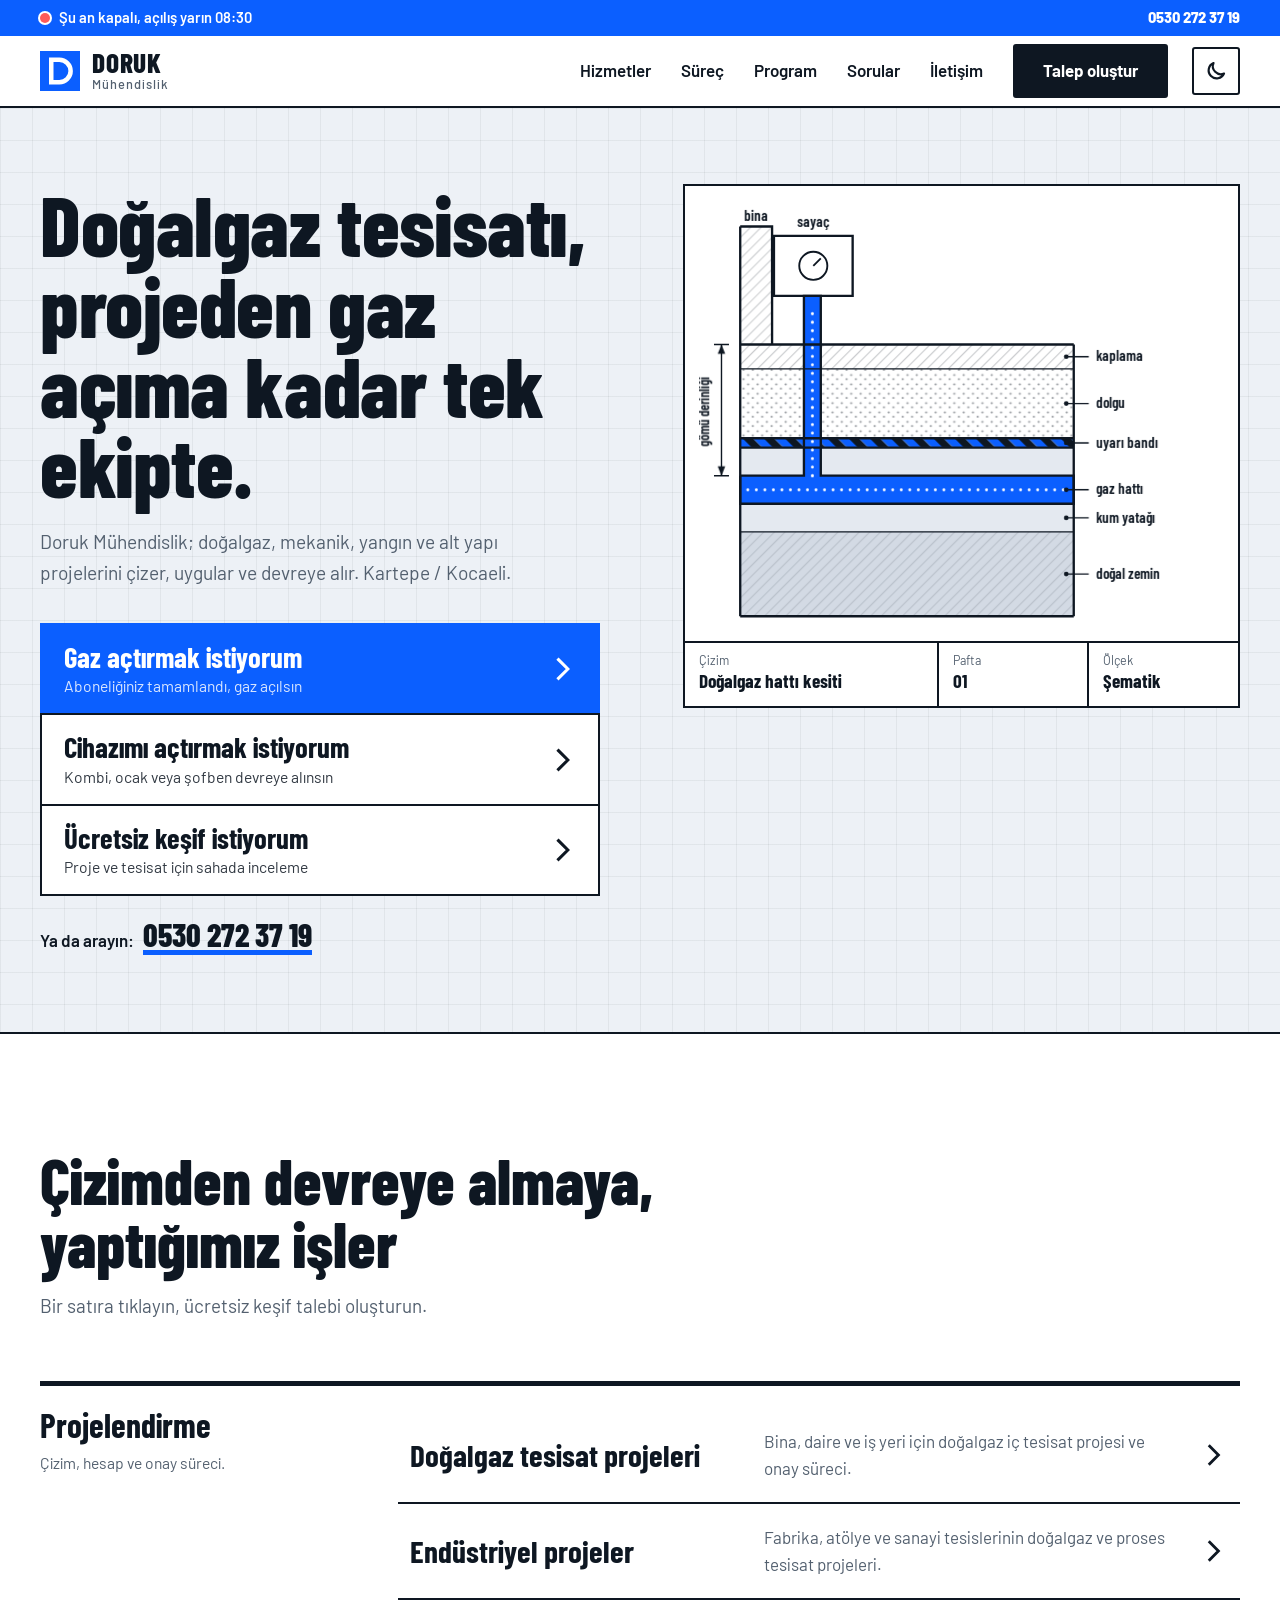
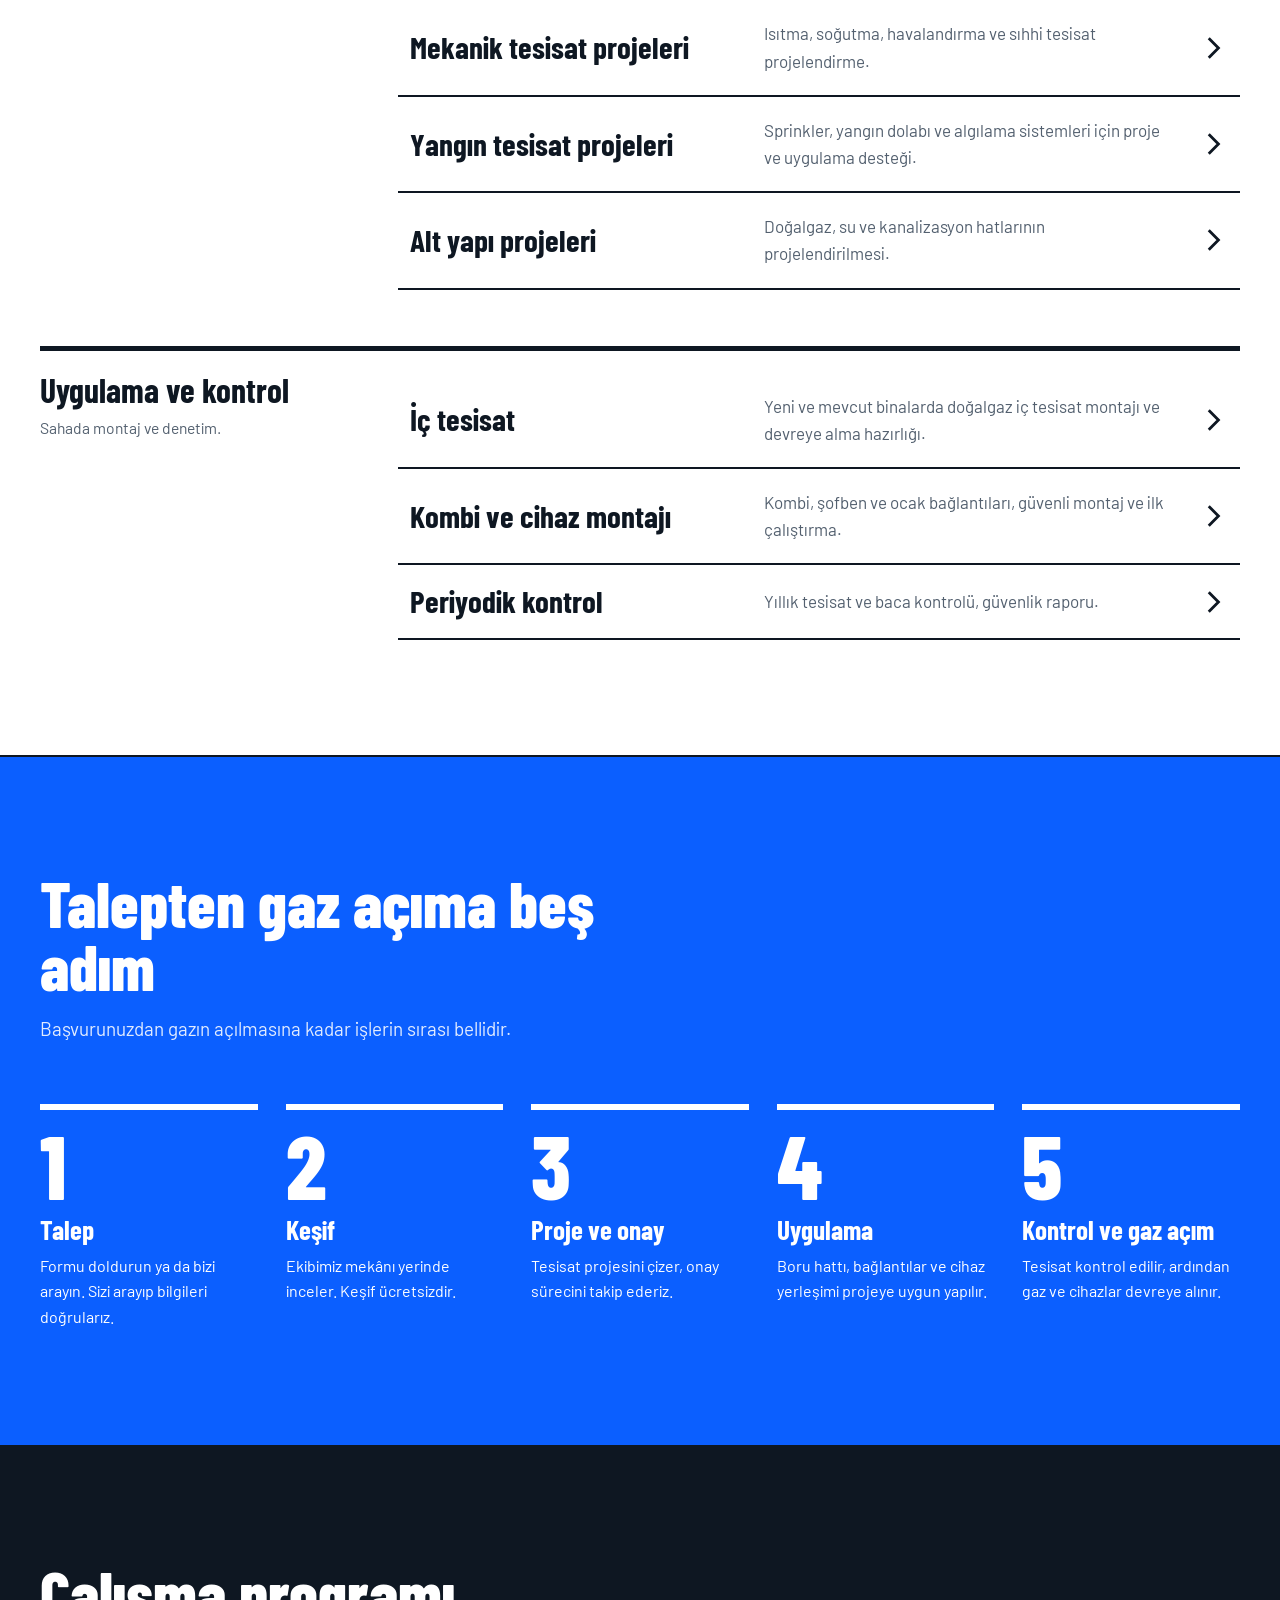
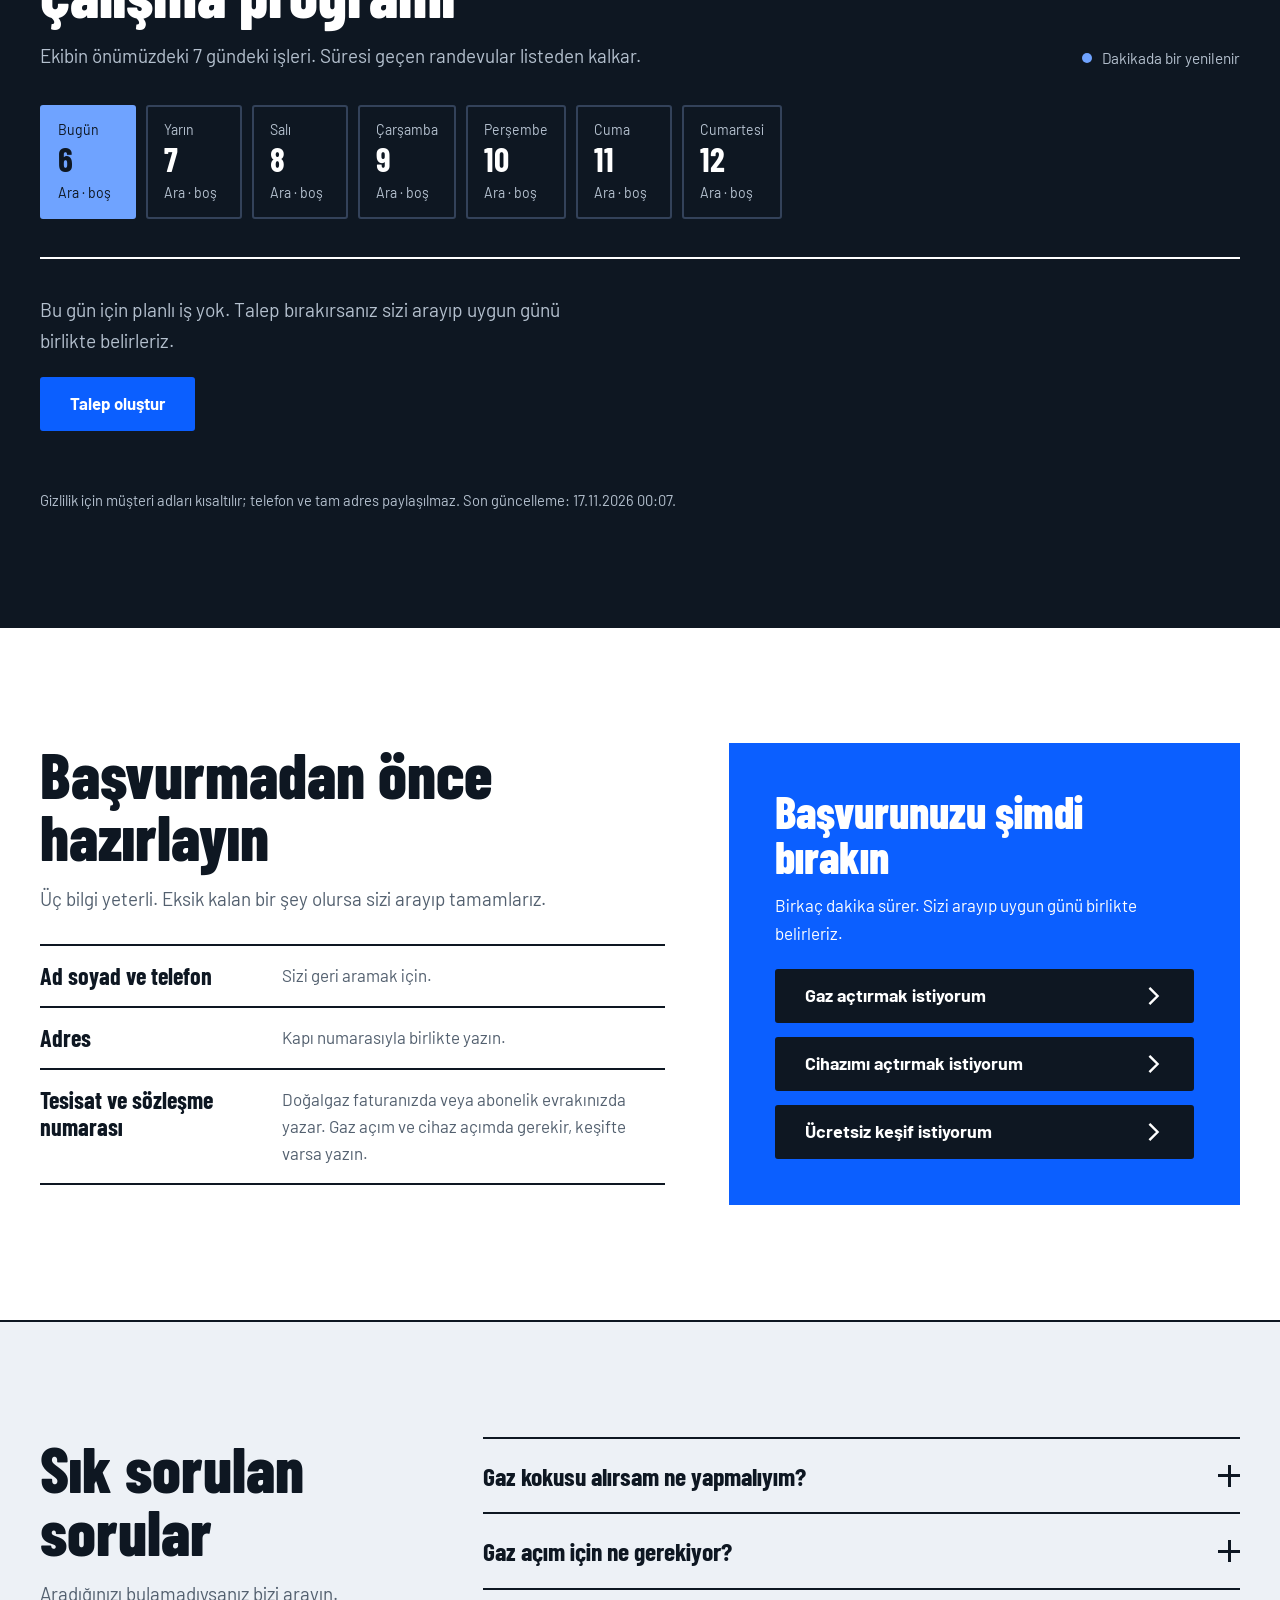
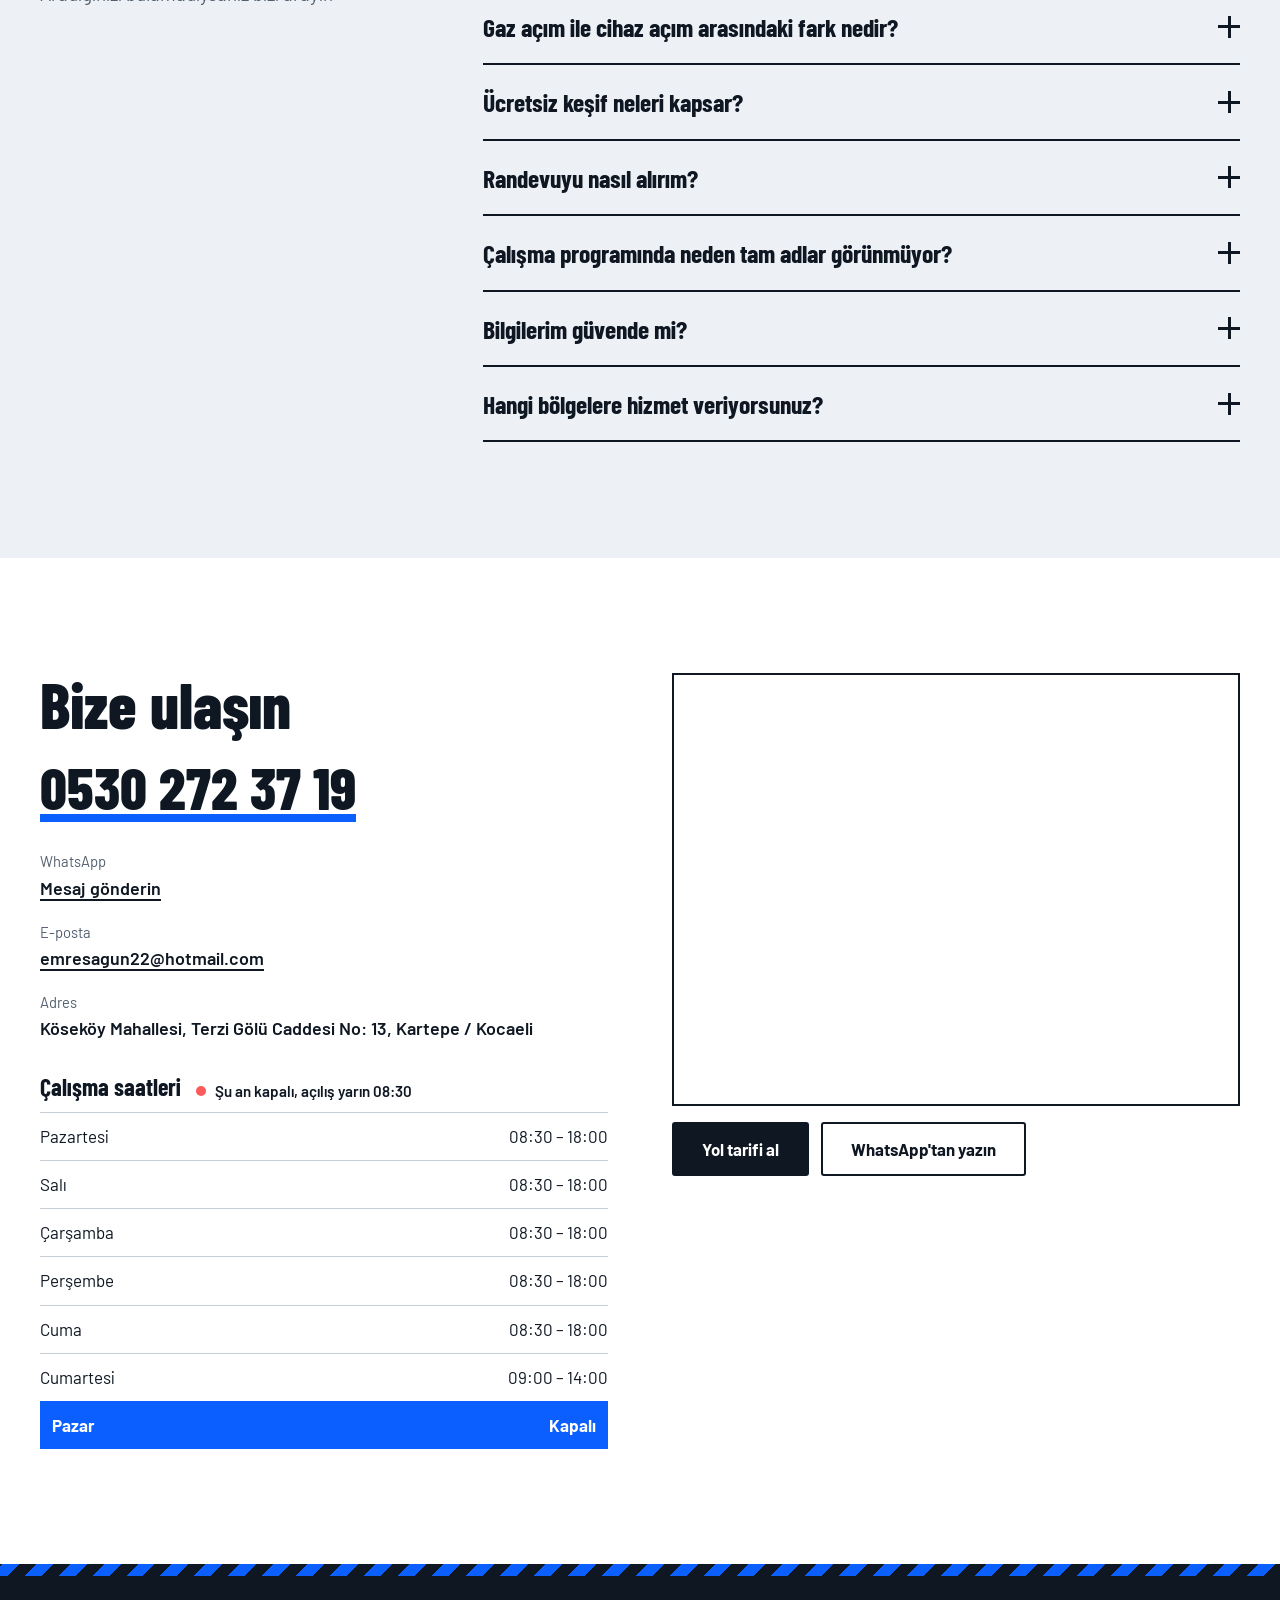
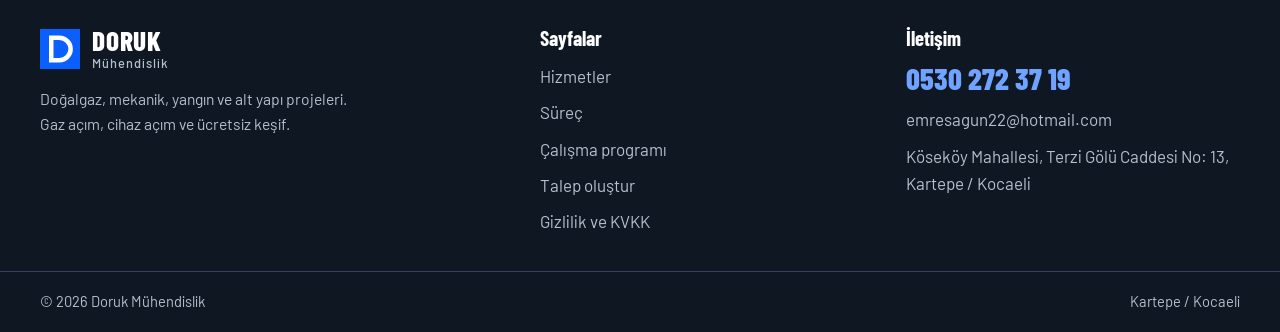
==== commit 20135e3c: "Mavi tema ve koyu/açık mod düğmesi ekle Co-Authored-By: Claude Sonnet 5.5 <noreply@anthropic.com> Cl" ====
--- a/index.html
+++ b/index.html
@@ -5,12 +5,13 @@
 <meta name="viewport" content="width=device-width, initial-scale=1">
 <title>Doruk Mühendislik | Doğalgaz projeleri ve gaz açım, Kartepe Kocaeli</title>
 <meta name="description" content="Kartepe / Kocaeli'de doğalgaz, endüstriyel, mekanik, yangın ve alt yapı projeleri. Gaz açım, cihaz açım ve ücretsiz keşif talebinizi online bırakın.">
-<meta name="theme-color" content="#FFD21F">
+<meta name="theme-color" content="#0B5FFF">
 <link rel="icon" href="favicon.svg" type="image/svg+xml">
 <link rel="preconnect" href="https://fonts.googleapis.com">
 <link rel="preconnect" href="https://fonts.gstatic.com" crossorigin>
 <link rel="stylesheet" href="https://fonts.googleapis.com/css2?family=Barlow+Condensed:wght@500;600;700;800&family=Barlow:wght@400;500;600;700&display=swap">
 <link rel="stylesheet" href="stil.css">
+<script>(function(){try{var t=localStorage.getItem("tema");if(t!=="dark"&&t!=="light")t=matchMedia("(prefers-color-scheme: dark)").matches?"dark":"light";document.documentElement.dataset.tema=t}catch(e){}})()</script>
 <script type="application/ld+json">
 {"@context":"https://schema.org","@type":"LocalBusiness","name":"Doruk Mühendislik","telephone":"+905302723719","email":"emresagun22@hotmail.com","address":{"@type":"PostalAddress","streetAddress":"Köseköy Mahallesi, Terzi Gölü Caddesi No: 13","addressLocality":"Kartepe","addressRegion":"Kocaeli","addressCountry":"TR"},"openingHoursSpecification":[{"@type":"OpeningHoursSpecification","dayOfWeek":["Monday","Tuesday","Wednesday","Thursday","Friday"],"opens":"08:30","closes":"18:00"},{"@type":"OpeningHoursSpecification","dayOfWeek":"Saturday","opens":"09:00","closes":"14:00"}]}
 </script>
@@ -35,7 +36,7 @@
 <header class="hd">
   <div class="wrap">
     <a class="logo" href="index.html" aria-label="Doruk Mühendislik ana sayfa">
-      <svg viewBox="0 0 32 32" aria-hidden="true"><rect width="32" height="32" fill="#FFD21F"/><path d="M9 25V7h6.5a9 9 0 0 1 0 18Z" fill="none" stroke="#1C2124" stroke-width="3.6"/></svg>
+      <svg viewBox="0 0 32 32" aria-hidden="true"><rect class="lg-bg" width="32" height="32"/><path class="lg-d" d="M9 25V7h6.5a9 9 0 0 1 0 18Z" fill="none" stroke-width="3.6"/></svg>
       <span><b>DORUK</b><small>Mühendislik</small></span>
     </a>
     <nav class="nav" id="menu" aria-label="Ana menü">
@@ -46,7 +47,7 @@
       <a class="nl" href="index.html#iletisim">İletişim</a>
       <a class="btn btn-k nav-cta" href="talep.html">Talep oluştur</a>
     </nav>
-    <button class="menu-btn" type="button" aria-expanded="false" aria-controls="menu" aria-label="Menü"><span></span><span></span><span></span></button>
+    <div class="hd-r"><button class="tema-btn" type="button" aria-pressed="false" aria-label="Koyu temaya geç"><svg class="moon" viewBox="0 0 24 24" aria-hidden="true"><path d="M20 14.5A8 8 0 0 1 9.5 4 8 8 0 1 0 20 14.5Z"/></svg><svg class="sun" viewBox="0 0 24 24" aria-hidden="true"><circle cx="12" cy="12" r="4"/><path d="M12 2.5v2.5M12 19v2.5M2.5 12H5M19 12h2.5M5.3 5.3l1.8 1.8M16.9 16.9l1.8 1.8M5.3 18.7l1.8-1.8M16.9 7.1l1.8-1.8"/></svg></button><button class="menu-btn" type="button" aria-expanded="false" aria-controls="menu" aria-label="Menü"><span></span><span></span><span></span></button></div>
   </div>
 </header>
 
@@ -71,11 +72,11 @@
       <div class="sheet-fig">
         <svg viewBox="0 0 560 460" role="img" aria-labelledby="kt kd">
           <title id="kt">Doğalgaz hattı kesit çizimi</title>
-          <desc id="kd">Kaplama, dolgu, uyarı bandı ve kum yatağı katmanlarının altında sarı gaz hattı ve binadaki sayaca çıkan bağlantı gösterilir.</desc>
+          <desc id="kd">Kaplama, dolgu, uyarı bandı ve kum yatağı katmanlarının altında gaz hattı ve binadaki sayaca çıkan bağlantı gösterilir.</desc>
           <defs>
-            <pattern id="hatch" width="8" height="8" patternUnits="userSpaceOnUse" patternTransform="rotate(45)"><line x1="0" y1="0" x2="0" y2="8" stroke="#1C2124" stroke-width="1"/></pattern>
-            <pattern id="dots" width="10" height="10" patternUnits="userSpaceOnUse"><circle cx="2.5" cy="2.5" r="1.1" fill="#1C2124"/><circle cx="7.5" cy="7" r="1.1" fill="#1C2124"/></pattern>
-            <pattern id="tape" width="16" height="16" patternUnits="userSpaceOnUse" patternTransform="rotate(-45)"><rect width="8" height="16" fill="#1C2124"/><rect x="8" width="8" height="16" fill="#FFD21F"/></pattern>
+            <pattern id="hatch" width="8" height="8" patternUnits="userSpaceOnUse" patternTransform="rotate(45)"><line x1="0" y1="0" x2="0" y2="8" stroke="currentColor" stroke-width="1"/></pattern>
+            <pattern id="dots" width="10" height="10" patternUnits="userSpaceOnUse"><circle cx="2.5" cy="2.5" r="1.1" fill="currentColor"/><circle cx="7.5" cy="7" r="1.1" fill="currentColor"/></pattern>
+            <pattern id="tape" width="16" height="16" patternUnits="userSpaceOnUse" patternTransform="rotate(-45)"><rect class="tp-k" width="8" height="16"/><rect class="tp-a" x="8" width="8" height="16"/></pattern>
           </defs>
 
           <!-- dolgular -->
@@ -83,16 +84,16 @@
             <rect x="44" y="24" width="34" height="126" fill="url(#hatch)" opacity=".5"/>
             <rect x="44" y="150" width="356" height="26" fill="url(#hatch)" opacity=".55"/>
             <rect x="44" y="176" width="356" height="74" fill="url(#dots)" opacity=".5"/>
-            <rect x="44" y="260" width="356" height="90" fill="#EFE5C6"/>
-            <rect x="44" y="350" width="356" height="90" fill="#DDD6C4"/>
+            <rect x="44" y="260" width="356" height="90" class="k-1"/>
+            <rect x="44" y="350" width="356" height="90" class="k-2"/>
             <rect x="44" y="350" width="356" height="90" fill="url(#hatch)" opacity=".3"/>
             <rect x="44" y="250" width="356" height="10" fill="url(#tape)"/>
-            <rect x="80" y="34" width="84" height="64" fill="#fff"/>
-            <path d="M44 290H112V98H130V290H400V320H44Z" fill="#FFD21F"/>
+            <rect x="80" y="34" width="84" height="64" class="k-card"/>
+            <path class="k-acc" d="M44 290H112V98H130V290H400V320H44Z"/>
           </g>
 
           <!-- çizgiler: sayfa açılırken bir kez çizilir -->
-          <g fill="none" stroke="#1C2124" stroke-width="2.5" stroke-linejoin="miter">
+          <g fill="none" stroke="currentColor" stroke-width="2.5" stroke-linejoin="miter">
             <path class="dr" pathLength="1" style="--d:0s" d="M44 150H400"/>
             <path class="dr" pathLength="1" style="--d:.15s" d="M44 24V440"/>
             <path class="dr" pathLength="1" style="--d:.2s" d="M400 150V440"/>
@@ -109,24 +110,24 @@
           </g>
 
           <!-- gaz akışı -->
-          <g class="fd" style="--d:1.9s" fill="none" stroke="#1F55FF" stroke-width="3.2" stroke-linecap="round" stroke-dasharray="0.1 9">
+          <g class="fd k-onacc" style="--d:1.9s" fill="none" stroke-width="3.2" stroke-linecap="round" stroke-dasharray="0.1 9">
             <path d="M52 305H392"/>
             <path d="M121 290V108"/>
           </g>
 
           <!-- gömü derinliği ölçüsü -->
-          <g fill="none" stroke="#1C2124" stroke-width="1.5">
+          <g fill="none" stroke="currentColor" stroke-width="1.5">
             <path class="dr" pathLength="1" style="--d:1s" d="M24 150V290"/>
             <path class="dr" pathLength="1" style="--d:1.1s" d="M16 150H32M16 290H32"/>
           </g>
-          <path class="fd" style="--d:1.8s" fill="#1C2124" d="M24 150l-4 10h8zM24 290l-4-10h8z"/>
+          <path class="fd" style="--d:1.8s" fill="currentColor" d="M24 150l-4 10h8zM24 290l-4-10h8z"/>
 
           <!-- etiketler -->
           <g class="fd" style="--d:2.1s">
-            <g fill="none" stroke="#1C2124" stroke-width="1.5">
+            <g fill="none" stroke="currentColor" stroke-width="1.5">
               <path d="M392 163H416M392 213H416M392 255H416M392 305H416M392 335H416M392 395H416"/>
             </g>
-            <g fill="#1C2124">
+            <g fill="currentColor">
               <circle cx="392" cy="163" r="2.5"/><circle cx="392" cy="213" r="2.5"/><circle cx="392" cy="255" r="2.5"/>
               <circle cx="392" cy="305" r="2.5"/><circle cx="392" cy="335" r="2.5"/><circle cx="392" cy="395" r="2.5"/>
             </g>
@@ -180,7 +181,7 @@
   </div>
 </section>
 
-<section class="sec yellow" id="surec">
+<section class="sec band" id="surec">
   <div class="wrap">
     <div class="sec-head">
       <h2>Talepten gaz açıma beş adım</h2>
@@ -285,7 +286,7 @@
   <div class="wrap">
     <div>
       <a class="logo" href="index.html">
-        <svg viewBox="0 0 32 32" aria-hidden="true"><rect width="32" height="32" fill="#FFD21F"/><path d="M9 25V7h6.5a9 9 0 0 1 0 18Z" fill="none" stroke="#1C2124" stroke-width="3.6"/></svg>
+        <svg viewBox="0 0 32 32" aria-hidden="true"><rect class="lg-bg" width="32" height="32"/><path class="lg-d" d="M9 25V7h6.5a9 9 0 0 1 0 18Z" fill="none" stroke-width="3.6"/></svg>
         <span><b>DORUK</b><small>Mühendislik</small></span>
       </a>
       <p>Doğalgaz, mekanik, yangın ve alt yapı projeleri. Gaz açım, cihaz açım ve ücretsiz keşif.</p>
@@ -380,12 +381,12 @@
     });
 
     if (hata) {
-      elListe.innerHTML = '<p class="empty">Program şu an yüklenemedi. Güncel bilgi için <a href="' + "tel:" + D.telHam() + '" style="color:var(--yellow);font-weight:700">' + esc(A.telefon) + "</a> numarasını arayın.</p>";
+      elListe.innerHTML = '<p class="empty">Program şu an yüklenemedi. Güncel bilgi için <a href="' + "tel:" + D.telHam() + '" class="tel">' + esc(A.telefon) + "</a> numarasını arayın.</p>";
     } else {
       var simdi = Date.now(), sure = (A.randevuSuresiDk || 60) * 60000;
       var gunluk = liste.filter(function (r) { return r.tarih === secili; });
       if (!gunluk.length) {
-        elListe.innerHTML = '<div class="empty">Bu gün için planlı iş yok. Talep bırakırsanız sizi arayıp uygun günü birlikte belirleriz.<br><a class="btn btn-y" href="talep.html">Talep oluştur</a></div>';
+        elListe.innerHTML = '<div class="empty">Bu gün için planlı iş yok. Talep bırakırsanız sizi arayıp uygun günü birlikte belirleriz.<br><a class="btn btn-a" href="talep.html">Talep oluştur</a></div>';
       } else {
         elListe.innerHTML = gunluk.map(function (r) {
           var b = basla(r).getTime(), suruyor = b <= simdi && b + sure > simdi;
--- a/stil.css
+++ b/stil.css
@@ -1,87 +1,120 @@
 /* ===== Doruk Mühendislik: ortak stil =====
-   Fikir: yer altındaki sarı gaz hattı, uyarı bandı ve mühendislik paftası. */
+   Fikir: alev mavisi, mühendislik paftası, sahadaki uyarı bandı.
+   Açık tema = çizim kâğıdı, koyu tema = teknik çizim (blueprint).
+   Rengi değiştirmek için sadece aşağıdaki --accent değerlerini düzenleyin. */
 :root{
-  --ink:#1C2124; --sheet:#EEF0F0; --white:#fff;
-  --muted:#58626D; --soft:#B4BDC6;
-  --yellow:#FFD21F; --blue:#1F55FF; --red:#C62F2A; --ok:#0E7A4F;
+  color-scheme:light;
+  --bg:#FFFFFF; --bg2:#EDF1F6; --card:#FFFFFF;
+  --fg:#0E1722; --muted:#53606F; --line:#0E1722; --soft-line:#C6CED8;
+  --accent:#0B5FFF; --on-accent:#FFFFFF; --accent-hi:#6FA3FF;
+  --inv-bg:#0E1722; --inv-fg:#FFFFFF; --inv-muted:#B4C0CE; --inv-line:#33425A;
+  --grid:rgba(14,23,34,.055);
+  --err:#C62F2A; --err-bg:#FFF1F0; --focus:#0B5FFF;
+  --k1:#E4E9F0; --k2:#D3DAE4;
   --f-d:"Barlow Condensed","Roboto Condensed","Arial Narrow",system-ui,sans-serif;
   --f-b:"Barlow",system-ui,-apple-system,"Segoe UI",Roboto,Arial,sans-serif;
   --r:3px;
 }
+:root[data-tema="dark"]{
+  color-scheme:dark;
+  --bg:#0A1424; --bg2:#0F1D33; --card:#0F1D33;
+  --fg:#E7EDF6; --muted:#9BA9BB; --line:#B4C4DA; --soft-line:#2C3C55;
+  --accent:#4D8DFF; --on-accent:#06101E; --accent-hi:#7DAEFF;
+  --inv-bg:#060D18; --inv-fg:#E7EDF6; --inv-muted:#9BA9BB; --inv-line:#2A3A52;
+  --grid:rgba(180,196,218,.07);
+  --err:#FF8A80; --err-bg:#2A1517; --focus:#8FB6FF;
+  --k1:#14263F; --k2:#1A3150;
+}
 *,*::before,*::after{box-sizing:border-box}
 html{scroll-behavior:smooth;-webkit-text-size-adjust:100%;scroll-padding-top:90px}
-body{margin:0;font:400 1.0625rem/1.6 var(--f-b);color:var(--ink);background:var(--white);-webkit-font-smoothing:antialiased}
+body{margin:0;font:400 1.0625rem/1.6 var(--f-b);color:var(--fg);background:var(--bg);-webkit-font-smoothing:antialiased}
 img,svg{display:block;max-width:100%}
 a{color:inherit}
 h1,h2,h3,p,ul,ol,dl,dd{margin:0}
 ul,ol{padding:0;list-style:none}
-:focus-visible{outline:3px solid var(--blue);outline-offset:3px}
+:focus-visible{outline:3px solid var(--focus);outline-offset:3px}
 .wrap{width:min(1240px,100% - 2*clamp(16px,4vw,40px));margin-inline:auto}
 .sr{position:absolute;width:1px;height:1px;overflow:hidden;clip:rect(0 0 0 0);white-space:nowrap}
-.skip{position:absolute;left:16px;top:-80px;z-index:100;background:var(--ink);color:var(--yellow);padding:12px 18px;font-weight:700;text-decoration:none}
+.skip{position:absolute;left:16px;top:-80px;z-index:100;background:var(--fg);color:var(--bg);padding:12px 18px;font-weight:700;text-decoration:none}
 .skip:focus{top:12px}
 [hidden]{display:none!important}
 
-/* ---------- sarı bant (en üst) ---------- */
-.tape{background:var(--yellow);font:600 .92rem/1.2 var(--f-b)}
+/* ---------- en üst bant ---------- */
+.tape{--focus:var(--on-accent);background:var(--accent);color:var(--on-accent);font:600 .92rem/1.2 var(--f-b)}
 .tape .wrap{display:flex;justify-content:space-between;align-items:center;gap:8px 20px;flex-wrap:wrap;padding-block:9px}
 .durum{display:inline-flex;align-items:center;gap:9px}
-.durum::before{content:"";width:10px;height:10px;border-radius:50%;background:var(--red);flex:0 0 auto}
-.durum[data-acik="1"]::before{background:var(--ok)}
+.durum::before{content:"";width:10px;height:10px;border-radius:50%;background:#FF5A5A;box-shadow:0 0 0 2px var(--on-accent);flex:0 0 auto}
+.durum[data-acik="1"]::before{background:#22C55E}
 .tape-r{display:inline-flex;align-items:center;gap:20px}
 .tape-r a{text-decoration:none}
 .tape-r a:hover{text-decoration:underline}
 .tape-tel{font-weight:800}
+.hours .durum::before{box-shadow:0 0 0 2px var(--bg)}
 
 /* ---------- üst menü ---------- */
-.hd{position:sticky;top:0;z-index:40;background:#fff;border-bottom:2px solid var(--ink)}
-.hd .wrap{display:flex;align-items:center;justify-content:space-between;gap:24px;min-height:70px}
+.hd{position:sticky;top:0;z-index:40;background:var(--bg);border-bottom:2px solid var(--line)}
+.hd .wrap{display:flex;align-items:center;gap:24px;min-height:70px}
 .logo{display:flex;align-items:center;gap:12px;text-decoration:none}
 .logo svg{width:40px;height:40px;flex:0 0 auto}
+.lg-bg{fill:var(--accent)}
+.lg-d{stroke:var(--on-accent)}
 .logo b{display:block;font:800 1.7rem/.9 var(--f-d);letter-spacing:.03em}
 .logo small{display:block;font:500 .8rem/1 var(--f-b);color:var(--muted);letter-spacing:.08em;margin-top:4px}
-.nav{display:flex;align-items:center;gap:30px}
-.nl{font-weight:600;text-decoration:none;padding-block:6px;background:linear-gradient(var(--yellow),var(--yellow)) 0 100%/0 6px no-repeat;transition:background-size .2s}
-.nl:hover{background-size:100% 6px}
+.nav{display:flex;align-items:center;gap:30px;margin-left:auto}
+.nl{font-weight:600;text-decoration:none;padding-block:6px;background:linear-gradient(var(--accent),var(--accent)) 0 100%/0 5px no-repeat;transition:background-size .2s}
+.nl:hover{background-size:100% 5px}
 .nav-cta{min-height:44px;padding-inline:20px}
-.menu-btn{display:none;width:48px;height:48px;border:2px solid var(--ink);background:#fff;border-radius:var(--r);cursor:pointer;padding:0;flex-direction:column;align-items:center;justify-content:center;gap:5px}
-.menu-btn span{display:block;width:22px;height:3px;background:var(--ink)}
+.hd-r{display:flex;align-items:center;gap:10px}
+.tema-btn,.menu-btn{width:48px;height:48px;border:2px solid var(--line);background:var(--bg);color:var(--fg);border-radius:var(--r);cursor:pointer;padding:0;display:flex;align-items:center;justify-content:center;transition:background .15s,color .15s}
+.tema-btn:hover{background:var(--fg);color:var(--bg)}
+.tema-btn svg{width:24px;height:24px;fill:none;stroke:currentColor;stroke-width:2.2;stroke-linecap:round;stroke-linejoin:round}
+.tema-btn .sun{display:none}
+:root[data-tema="dark"] .tema-btn .sun{display:block}
+:root[data-tema="dark"] .tema-btn .moon{display:none}
+.menu-btn{display:none;flex-direction:column;gap:5px}
+.menu-btn span{display:block;width:22px;height:3px;background:var(--fg)}
 
 /* ---------- butonlar ---------- */
-.btn{display:inline-flex;align-items:center;justify-content:center;gap:10px;min-height:54px;padding:0 28px;border:2px solid var(--ink);border-radius:var(--r);font:700 1.05rem/1 var(--f-b);text-decoration:none;cursor:pointer;transition:background .15s,color .15s}
-.btn-y{background:var(--yellow);color:var(--ink)}
-.btn-y:hover{background:var(--ink);color:var(--yellow)}
-.btn-k{background:var(--ink);color:var(--yellow)}
-.btn-k:hover{background:var(--yellow);color:var(--ink)}
-.btn-o{background:transparent;color:var(--ink)}
-.btn-o:hover{background:var(--ink);color:#fff}
+.btn{display:inline-flex;align-items:center;justify-content:center;gap:10px;min-height:54px;padding:0 28px;border:2px solid var(--line);border-radius:var(--r);font:700 1.05rem/1 var(--f-b);text-decoration:none;cursor:pointer;transition:background .15s,color .15s,border-color .15s}
+.btn-a{background:var(--accent);border-color:var(--accent);color:var(--on-accent)}
+.btn-a:hover{background:var(--fg);border-color:var(--fg);color:var(--bg)}
+.btn-k{background:var(--fg);border-color:var(--fg);color:var(--bg)}
+.btn-k:hover{background:var(--accent);border-color:var(--accent);color:var(--on-accent)}
+.btn-o{background:transparent;color:var(--fg)}
+.btn-o:hover{background:var(--fg);color:var(--bg)}
 .btn[disabled]{opacity:.55;cursor:wait}
 .ic{width:22px;height:22px;flex:0 0 auto}
 
 /* ---------- ana sayfa girişi ---------- */
-.hero{background-color:var(--sheet);background-image:linear-gradient(rgba(28,33,36,.055) 1px,transparent 1px),linear-gradient(90deg,rgba(28,33,36,.055) 1px,transparent 1px);background-size:32px 32px;border-bottom:2px solid var(--ink)}
+.hero{background-color:var(--bg2);background-image:linear-gradient(var(--grid) 1px,transparent 1px),linear-gradient(90deg,var(--grid) 1px,transparent 1px);background-size:32px 32px;border-bottom:2px solid var(--line)}
 .hero .wrap{display:grid;grid-template-columns:minmax(0,1.02fr) minmax(0,.98fr);gap:clamp(32px,5vw,80px);align-items:start;padding-block:clamp(40px,6vw,96px)}
 .hero h1{font:800 clamp(2.9rem,6.6vw,5.8rem)/.95 var(--f-d);letter-spacing:-.005em}
 .hero .sub{margin-top:22px;max-width:46ch;font-size:1.2rem;color:var(--muted)}
 .ask{display:grid;margin-top:34px;max-width:560px}
-.ask a{display:grid;grid-template-columns:1fr auto;align-items:center;gap:16px;padding:17px 22px;border:2px solid var(--ink);background:#fff;text-decoration:none;margin-top:-2px;transition:background .15s,color .15s}
-.ask a:first-child{background:var(--yellow);margin-top:0}
-.ask a:hover{background:var(--ink);color:#fff}
-.ask a:first-child:hover{background:var(--ink);color:var(--yellow)}
+.ask a{display:grid;grid-template-columns:1fr auto;align-items:center;gap:16px;padding:17px 22px;border:2px solid var(--line);background:var(--card);text-decoration:none;margin-top:-2px;transition:background .15s,color .15s}
+.ask a:first-child{background:var(--accent);border-color:var(--accent);color:var(--on-accent);margin-top:0}
+.ask a:hover{background:var(--fg);border-color:var(--fg);color:var(--bg)}
 .ask b{display:block;font:700 1.8rem/1.05 var(--f-d)}
-.ask em{display:block;margin-top:3px;font-style:normal;font-size:.98rem;line-height:1.35}
+.ask em{display:block;margin-top:3px;font-style:normal;font-size:.98rem;line-height:1.35;opacity:.85}
 .ask svg{width:28px;height:28px}
 .callline{margin-top:22px;font-weight:600}
-.callline a{display:inline-block;margin-left:6px;font:800 2rem/1 var(--f-d);text-decoration:none;border-bottom:5px solid var(--yellow)}
-.callline a:hover{background:var(--yellow)}
+.callline a{display:inline-block;margin-left:6px;font:800 2rem/1 var(--f-d);text-decoration:none;border-bottom:5px solid var(--accent)}
+.callline a:hover{background:var(--accent);color:var(--on-accent)}
 
 /* paftalı kesit çizimi */
-.sheet{background:#fff;border:2px solid var(--ink)}
+.sheet{background:var(--card);border:2px solid var(--line)}
 .sheet-fig{padding:18px 14px 6px}
-.sheet svg{width:100%;height:auto}
-.sheet text{font-family:var(--f-d);font-size:16px;font-weight:600;fill:var(--ink)}
-.tb{display:grid;grid-template-columns:1.7fr 1fr 1fr;border-top:2px solid var(--ink)}
-.tb div{padding:10px 14px;border-right:2px solid var(--ink)}
+.sheet svg{width:100%;height:auto;color:var(--fg)}
+.sheet text{font-family:var(--f-d);font-size:16px;font-weight:600;fill:var(--fg)}
+.k-card{fill:var(--card)}
+.k-1{fill:var(--k1)}
+.k-2{fill:var(--k2)}
+.k-acc{fill:var(--accent)}
+.k-onacc{stroke:var(--on-accent)}
+.tp-a{fill:var(--accent)}
+.tp-k{fill:currentColor}
+.tb{display:grid;grid-template-columns:1.7fr 1fr 1fr;border-top:2px solid var(--line)}
+.tb div{padding:10px 14px;border-right:2px solid var(--line)}
 .tb div:last-child{border-right:0}
 .tb small{display:block;font-size:.78rem;line-height:1.2;color:var(--muted)}
 .tb b{font:700 1.2rem/1.25 var(--f-d)}
@@ -93,173 +126,179 @@
 .lead{margin-top:16px;color:var(--muted);font-size:1.18rem;max-width:56ch}
 
 /* ---------- hizmetler: çizim listesi ---------- */
-.reg{display:grid;grid-template-columns:minmax(0,.8fr) minmax(0,2.2fr);gap:20px clamp(24px,4vw,64px);border-top:5px solid var(--ink);padding-top:22px}
+.reg{display:grid;grid-template-columns:minmax(0,.8fr) minmax(0,2.2fr);gap:20px clamp(24px,4vw,64px);border-top:5px solid var(--line);padding-top:22px}
 .reg+.reg{margin-top:56px}
 .reg-t{font:700 2.1rem/1 var(--f-d)}
 .reg-t small{display:block;margin-top:10px;font:400 .98rem/1.5 var(--f-b);color:var(--muted);max-width:26ch}
-.reg li{border-bottom:2px solid var(--ink)}
-.reg li:first-child{border-top:0}
+.reg li{border-bottom:2px solid var(--line)}
 .reg a{display:grid;grid-template-columns:minmax(0,1fr) minmax(0,1.25fr) 28px;gap:8px 28px;align-items:center;padding:20px 12px;text-decoration:none;transition:background .15s,padding .15s}
-.reg a:hover{background:var(--yellow);padding-inline:20px}
+.reg a:hover{background:var(--accent);color:var(--on-accent);padding-inline:20px}
 .rn{font:700 1.95rem/1.05 var(--f-d)}
 .rd{color:var(--muted)}
-.reg a:hover .rd{color:var(--ink)}
+.reg a:hover .rd{color:inherit}
 .reg svg{width:26px;height:26px}
 
-/* ---------- süreç: sarı alan ---------- */
-.yellow{background:var(--yellow);border-block:2px solid var(--ink)}
-.yellow .lead{color:#3B3F20;color:var(--ink);opacity:.82}
-.steps{display:grid;grid-template-columns:repeat(5,minmax(0,1fr));gap:0 28px;counter-reset:s}
-.steps li{border-top:6px solid var(--ink);padding-top:14px}
+/* ---------- süreç: renkli alan ---------- */
+.band{--focus:var(--on-accent);background:var(--accent);color:var(--on-accent);border-block:2px solid var(--line)}
+.band .lead{color:inherit;opacity:.88}
+.steps{display:grid;grid-template-columns:repeat(5,minmax(0,1fr));gap:0 28px}
+.steps li{border-top:6px solid currentColor;padding-top:14px}
 .steps .sn{display:block;font:800 clamp(4rem,7vw,6.2rem)/.9 var(--f-d)}
 .steps h3{font:700 1.7rem/1.1 var(--f-d);margin:10px 0 8px}
 .steps p{font-size:1rem;max-width:26ch}
 
 /* ---------- çalışma programı panosu ---------- */
-.board{background:var(--ink);color:#fff}
-.board .lead{color:var(--soft)}
+.board{background:var(--inv-bg);color:var(--inv-fg)}
+.board .lead{color:var(--inv-muted)}
 .board-head{display:flex;justify-content:space-between;align-items:flex-end;gap:20px 40px;flex-wrap:wrap;margin-bottom:34px}
 .board-head .sec-head{margin:0}
-.live{display:inline-flex;align-items:center;gap:10px;color:var(--soft);font-size:.96rem}
-.live::before{content:"";width:10px;height:10px;border-radius:50%;background:var(--yellow)}
+.live{display:inline-flex;align-items:center;gap:10px;color:var(--inv-muted);font-size:.96rem}
+.live::before{content:"";width:10px;height:10px;border-radius:50%;background:var(--accent-hi)}
 .days{display:flex;gap:10px;overflow-x:auto;padding-bottom:8px;scrollbar-width:thin}
-.day{flex:0 0 auto;min-width:96px;padding:12px 16px;border:2px solid #4A545D;background:transparent;color:#fff;text-align:left;cursor:pointer;font:inherit;border-radius:var(--r);transition:border-color .15s}
-.day:hover{border-color:#fff}
-.day small{display:block;font-size:.88rem;color:var(--soft)}
+.day{flex:0 0 auto;min-width:96px;padding:12px 16px;border:2px solid var(--inv-line);background:transparent;color:var(--inv-fg);text-align:left;cursor:pointer;font:inherit;border-radius:var(--r);transition:border-color .15s}
+.day:hover{border-color:var(--inv-fg)}
+.day small{display:block;font-size:.88rem;color:var(--inv-muted)}
 .day b{display:block;font:700 2.1rem/1.1 var(--f-d)}
-.day i{font-style:normal;font-size:.88rem;color:var(--soft)}
-.day[aria-selected="true"]{background:var(--yellow);border-color:var(--yellow);color:var(--ink)}
-.day[aria-selected="true"] small,.day[aria-selected="true"] i{color:var(--ink)}
-.plist{margin-top:30px;border-top:2px solid #fff;min-height:140px}
-.pr{display:grid;grid-template-columns:140px minmax(0,1fr) auto;gap:8px 24px;align-items:center;padding:22px 0;border-bottom:1px solid #3A444D}
-.pr time{font:700 3rem/1 var(--f-d);color:var(--yellow)}
+.day i{font-style:normal;font-size:.88rem;color:var(--inv-muted)}
+.day[aria-selected="true"]{background:var(--accent-hi);border-color:var(--accent-hi);color:var(--inv-bg)}
+.day[aria-selected="true"] small,.day[aria-selected="true"] i{color:var(--inv-bg)}
+.plist{margin-top:30px;border-top:2px solid var(--inv-fg);min-height:140px}
+.pr{display:grid;grid-template-columns:140px minmax(0,1fr) auto;gap:8px 24px;align-items:center;padding:22px 0;border-bottom:1px solid var(--inv-line)}
+.pr time{font:700 3rem/1 var(--f-d);color:var(--accent-hi)}
 .pr h3{font:600 1.3rem/1.25 var(--f-b)}
-.pr .ar{color:var(--soft)}
+.pr .ar{color:var(--inv-muted)}
 .pr .kim{display:flex;align-items:center;gap:14px;font-weight:600}
-.now{background:var(--yellow);color:var(--ink);font-size:.86rem;font-weight:700;padding:4px 10px;border-radius:var(--r)}
-.empty{padding:36px 0;color:var(--soft);font-size:1.2rem;max-width:52ch}
+.now{background:var(--accent-hi);color:var(--inv-bg);font-size:.86rem;font-weight:700;padding:4px 10px;border-radius:var(--r)}
+.empty{padding:36px 0;color:var(--inv-muted);font-size:1.2rem;max-width:52ch}
+.empty a.tel{color:var(--accent-hi);font-weight:700}
 .empty .btn{margin-top:20px}
-.fine{margin-top:22px;color:var(--soft);font-size:.92rem}
+.fine{margin-top:22px;color:var(--inv-muted);font-size:.92rem}
 
 /* ---------- başvuru hazırlığı ---------- */
 .prep{display:grid;grid-template-columns:minmax(0,1.1fr) minmax(0,.9fr);gap:clamp(28px,5vw,72px);align-items:stretch}
-.need{margin-top:30px;border-top:2px solid var(--ink)}
-.need div{display:grid;grid-template-columns:minmax(0,.8fr) minmax(0,1.4fr);gap:8px 24px;padding:16px 0;border-bottom:2px solid var(--ink)}
+.need{margin-top:30px;border-top:2px solid var(--line)}
+.need div{display:grid;grid-template-columns:minmax(0,.8fr) minmax(0,1.4fr);gap:8px 24px;padding:16px 0;border-bottom:2px solid var(--line)}
 .need dt{font:700 1.5rem/1.15 var(--f-d)}
 .need dd{color:var(--muted)}
-.cta-box{background:var(--yellow);border:2px solid var(--ink);padding:clamp(24px,4vw,44px);display:flex;flex-direction:column;gap:14px}
+.cta-box{--focus:var(--on-accent);background:var(--accent);color:var(--on-accent);border:2px solid var(--accent);padding:clamp(24px,4vw,44px);display:flex;flex-direction:column;gap:14px}
 .cta-box h3{font:800 clamp(2rem,3.6vw,2.8rem)/1 var(--f-d)}
 .cta-box p{margin-bottom:8px}
-.cta-box .btn{justify-content:space-between;font-size:1.12rem}
+.cta-box .btn{justify-content:space-between;font-size:1.12rem;background:var(--inv-bg);border-color:var(--inv-bg);color:var(--inv-fg)}
+.cta-box .btn:hover{background:var(--on-accent);border-color:var(--on-accent);color:var(--accent)}
 .cta-box .btn svg{width:22px;height:22px}
 
 /* ---------- sık sorulan sorular ---------- */
 .faq-wrap{display:grid;grid-template-columns:minmax(0,.8fr) minmax(0,1.6fr);gap:clamp(24px,5vw,72px)}
 .faq-wrap .sec-head{margin:0}
-.faq details{border-top:2px solid var(--ink)}
-.faq details:last-child{border-bottom:2px solid var(--ink)}
+.faq details{border-top:2px solid var(--line)}
+.faq details:last-child{border-bottom:2px solid var(--line)}
 .faq summary{list-style:none;cursor:pointer;display:flex;justify-content:space-between;align-items:center;gap:20px;padding:22px 0;font:700 1.6rem/1.15 var(--f-d)}
 .faq summary::-webkit-details-marker{display:none}
-.faq summary::after{content:"";flex:0 0 22px;height:22px;background:linear-gradient(var(--ink),var(--ink)) center/100% 3px no-repeat,linear-gradient(var(--ink),var(--ink)) center/3px 100% no-repeat;transition:transform .2s}
+.faq summary::after{content:"";flex:0 0 22px;height:22px;background:linear-gradient(var(--fg),var(--fg)) center/100% 3px no-repeat,linear-gradient(var(--fg),var(--fg)) center/3px 100% no-repeat;transition:transform .2s}
 .faq details[open] summary::after{transform:rotate(45deg)}
 .faq .ans{padding:0 0 26px;max-width:62ch;color:var(--muted)}
-.faq .ans a{color:var(--ink);font-weight:600}
+.faq .ans a{color:var(--fg);font-weight:600}
 .faq details[open] .ans{animation:ac .25s ease}
 @keyframes ac{from{opacity:0;transform:translateY(-6px)}to{opacity:1;transform:none}}
 
 /* ---------- iletişim ---------- */
-.sheet-bg{background:var(--sheet);border-top:2px solid var(--ink)}
+.sheet-bg{background:var(--bg2);border-top:2px solid var(--line)}
 .contact{display:grid;grid-template-columns:minmax(0,1fr) minmax(0,1fr);gap:clamp(28px,5vw,72px);align-items:start}
-.bigtel{display:inline-block;white-space:nowrap;font:800 clamp(2.4rem,4.6vw,4.4rem)/1 var(--f-d);text-decoration:none;background:linear-gradient(var(--yellow),var(--yellow)) 0 90%/100% 16px no-repeat}
-.bigtel:hover{background-color:var(--yellow)}
+.bigtel{display:inline-block;white-space:nowrap;font:800 clamp(2.4rem,4.6vw,4.4rem)/1 var(--f-d);text-decoration:none;background:linear-gradient(var(--accent),var(--accent)) 0 100%/100% 8px no-repeat;padding-bottom:6px}
+.bigtel:hover{background:var(--accent);color:var(--on-accent)}
 .clist{margin-top:28px;display:grid;gap:18px}
 .clist small{display:block;color:var(--muted);font-size:.92rem}
 .clist a,.clist span{font-weight:600;font-size:1.12rem}
 .clist a{text-decoration:underline;text-decoration-thickness:2px;text-underline-offset:4px}
 .hours{width:100%;border-collapse:collapse;margin-top:30px}
 .hours caption{text-align:left;font:700 1.5rem/1.2 var(--f-d);padding-bottom:10px}
-.hours td{padding:10px 0;border-top:1px solid #C3C9CF}
+.hours td{padding:10px 0;border-top:1px solid var(--soft-line)}
 .hours td:last-child{text-align:right}
-.hours tr.bugun td{background:var(--yellow);border-color:var(--yellow);font-weight:700}
+.hours tr.bugun td{background:var(--accent);color:var(--on-accent);border-color:var(--accent);font-weight:700}
 .hours tr.bugun td:first-child{padding-left:12px}
 .hours tr.bugun td:last-child{padding-right:12px}
-.map{border:2px solid var(--ink);background:#fff;aspect-ratio:4/3}
+.map{border:2px solid var(--line);background:var(--card);aspect-ratio:4/3}
 .map iframe{width:100%;height:100%;border:0}
 .map-act{margin-top:16px;display:flex;gap:12px;flex-wrap:wrap}
 
 /* ---------- alt bilgi ---------- */
-.ft{background:var(--ink);color:#D6DBE0}
-.hz{height:12px;background:repeating-linear-gradient(-45deg,var(--ink) 0 12px,var(--yellow) 12px 24px)}
+.ft{background:var(--inv-bg);color:var(--inv-fg)}
+.hz{height:12px;background:repeating-linear-gradient(-45deg,var(--inv-bg) 0 12px,var(--accent) 12px 24px)}
 .ft .wrap{display:grid;grid-template-columns:1.4fr 1fr 1fr;gap:32px;padding-block:52px 36px}
-.ft .logo b{color:#fff}
-.ft .logo small{color:var(--soft)}
-.ft p{margin-top:16px;max-width:36ch;color:var(--soft);font-size:.98rem}
-.ft h2{font:700 1.3rem/1 var(--f-d);color:#fff;margin-bottom:14px}
+.ft .logo b{color:var(--inv-fg)}
+.ft .logo small{color:var(--inv-muted)}
+.ft p{margin-top:16px;max-width:36ch;color:var(--inv-muted);font-size:.98rem}
+.ft h2{font:700 1.3rem/1 var(--f-d);color:var(--inv-fg);margin-bottom:14px}
+.ft li{color:var(--inv-muted)}
 .ft li+li{margin-top:9px}
 .ft a{text-decoration:none}
-.ft a:hover{color:var(--yellow);text-decoration:underline}
-.ft-tel{font:800 1.9rem/1 var(--f-d);color:var(--yellow)}
-.ft-alt{border-top:1px solid #3A444D}
-.ft-alt .wrap{display:flex;justify-content:space-between;gap:12px 24px;flex-wrap:wrap;padding-block:18px;font-size:.92rem;color:var(--soft)}
+.ft a:hover{color:var(--accent-hi);text-decoration:underline}
+.ft-tel{font:800 1.9rem/1 var(--f-d);color:var(--accent-hi)}
+.ft-alt{border-top:1px solid var(--inv-line)}
+.ft-alt .wrap{display:flex;justify-content:space-between;gap:12px 24px;flex-wrap:wrap;padding-block:18px;font-size:.92rem;color:var(--inv-muted)}
 
 /* ---------- telefonda alt çubuk ---------- */
 .mbar{display:none}
 
 /* ---------- talep sayfası ---------- */
-.page-h{background:var(--sheet);border-bottom:2px solid var(--ink);padding-block:clamp(36px,5vw,72px)}
+.page-h{background:var(--bg2);border-bottom:2px solid var(--line);padding-block:clamp(36px,5vw,72px)}
 .page-h h1{font:800 clamp(2.8rem,6.4vw,5rem)/.96 var(--f-d)}
 .talep{display:grid;grid-template-columns:minmax(0,1.5fr) minmax(0,1fr);gap:clamp(28px,5vw,64px);padding-block:clamp(36px,6vw,80px);align-items:start}
-.card-f{border:2px solid var(--ink);background:#fff}
-.tur{display:grid;grid-template-columns:repeat(3,minmax(0,1fr));border-bottom:2px solid var(--ink)}
-.tur label{position:relative;cursor:pointer;display:block;padding:16px 18px;border-right:2px solid var(--ink)}
+.card-f{border:2px solid var(--line);background:var(--card)}
+.tur{display:grid;grid-template-columns:repeat(3,minmax(0,1fr));border-bottom:2px solid var(--line)}
+.tur label{position:relative;cursor:pointer;display:block;padding:16px 18px;border-right:2px solid var(--line)}
 .tur label:last-child{border-right:0}
 .tur input{position:absolute;opacity:0;inset:0;cursor:pointer}
 .tur b{display:block;font:700 1.4rem/1.1 var(--f-d)}
 .tur span{display:block;margin-top:4px;font-size:.9rem;line-height:1.35;color:var(--muted)}
-.tur label.on{background:var(--yellow)}
-.tur label.on span{color:var(--ink)}
-.tur label:focus-within{outline:3px solid var(--blue);outline-offset:-3px}
+.tur label.on{background:var(--accent);color:var(--on-accent)}
+.tur label.on span{color:inherit;opacity:.9}
+.tur label:focus-within{outline:3px solid var(--focus);outline-offset:-3px}
 .fg{padding:26px 26px 30px;display:grid;gap:22px}
 .f2{display:grid;grid-template-columns:1fr 1fr;gap:22px}
 .fld label{display:block;font-weight:700;margin-bottom:6px}
 .fld .hint{display:block;font-weight:400;color:var(--muted);font-size:.92rem}
-.fld input[type=text],.fld input[type=tel],.fld textarea{width:100%;font:inherit;padding:14px;border:2px solid var(--ink);border-radius:var(--r);background:#fff;color:var(--ink)}
+.fld input[type=text],.fld input[type=tel],.fld textarea{width:100%;font:inherit;padding:14px;border:2px solid var(--line);border-radius:var(--r);background:var(--card);color:var(--fg)}
 .fld textarea{min-height:112px;resize:vertical}
-.fld input:focus,.fld textarea:focus{outline:3px solid var(--blue);outline-offset:2px}
-.fld [aria-invalid="true"]{border-color:var(--red);background:#FFF4F3}
-.err{color:var(--red);font-size:.95rem;font-weight:600;margin-top:6px}
+.fld input::placeholder{color:var(--muted);opacity:.8}
+.fld input:focus,.fld textarea:focus{outline:3px solid var(--focus);outline-offset:2px}
+.fld [aria-invalid="true"]{border-color:var(--err);background:var(--err-bg)}
+.err{color:var(--err);font-size:.95rem;font-weight:600;margin-top:6px}
 .err:empty{display:none}
 .chk{display:flex;gap:12px;align-items:flex-start;font-size:.96rem;color:var(--muted)}
-.chk input{width:22px;height:22px;margin-top:2px;accent-color:var(--ink);flex:0 0 auto}
-.chk a{color:var(--ink);font-weight:600}
+.chk input{width:22px;height:22px;margin-top:2px;accent-color:var(--accent);flex:0 0 auto}
+.chk a{color:var(--fg);font-weight:600}
 .acts{display:flex;gap:12px;flex-wrap:wrap}
-.alert{border:2px solid var(--red);background:#FFF4F3;padding:14px 16px;font-weight:600}
+.alert{border:2px solid var(--err);background:var(--err-bg);padding:14px 16px;font-weight:600}
 .alert a{text-decoration:underline}
 .bal{position:absolute;left:-9999px;width:1px;height:1px;overflow:hidden}
 .done{padding:clamp(28px,5vw,52px) 26px}
 .done h2{font:800 clamp(2.4rem,5vw,3.6rem)/1 var(--f-d);margin:18px 0 12px}
 .done p{max-width:48ch;color:var(--muted)}
 .done .acts{margin-top:26px}
-.ok-ic{width:72px;height:72px}
+.ok-ic{width:72px;height:72px;color:var(--fg)}
+.ok-ic .okb{fill:var(--accent)}
+.ok-ic .okc{stroke:var(--on-accent)}
 .ok-ic path{stroke-dasharray:1;stroke-dashoffset:1;animation:ciz .6s .1s ease forwards}
-.sum{margin-top:22px;border-top:2px solid var(--ink)}
-.sum div{display:flex;justify-content:space-between;gap:16px;padding:10px 0;border-bottom:2px solid var(--ink)}
+.sum{margin-top:22px;border-top:2px solid var(--line)}
+.sum div{display:flex;justify-content:space-between;gap:16px;padding:10px 0;border-bottom:2px solid var(--line)}
 .sum dt{color:var(--muted)}
 .sum dd{font-weight:700;text-align:right}
-.aside{position:sticky;top:104px;border:2px solid var(--ink);background:var(--yellow);padding:28px}
+.aside{--focus:var(--on-accent);position:sticky;top:104px;border:2px solid var(--accent);background:var(--accent);color:var(--on-accent);padding:28px}
 .aside h2{font:800 2.2rem/1 var(--f-d);margin-bottom:18px}
-.aside ol{counter-reset:a;border-top:2px solid var(--ink)}
-.aside li{counter-increment:a;display:grid;grid-template-columns:40px 1fr;gap:12px;padding:14px 0;border-bottom:2px solid var(--ink)}
+.aside ol{counter-reset:a;border-top:2px solid currentColor}
+.aside li{counter-increment:a;display:grid;grid-template-columns:40px 1fr;gap:12px;padding:14px 0;border-bottom:2px solid currentColor}
 .aside li::before{content:counter(a);font:800 2.2rem/1 var(--f-d)}
 .aside b{display:block}
 .aside .ph{margin-top:22px}
-.aside .ph a{display:inline-block;font:800 2.2rem/1 var(--f-d);text-decoration:none;border-bottom:5px solid var(--ink)}
+.aside .ph a{display:inline-block;font:800 2.2rem/1 var(--f-d);text-decoration:none;border-bottom:5px solid currentColor}
 .aside .ph small{display:block;margin-top:10px}
+.aside .warn{margin-top:22px;border-top:2px solid currentColor;padding-top:16px}
 
 /* ---------- yazı sayfaları ---------- */
 .prose{max-width:74ch;padding-block:clamp(36px,6vw,80px)}
 .prose h2{font:800 2.1rem/1.05 var(--f-d);margin:40px 0 10px}
-.prose p,.prose li{color:#2F373D}
+.prose p,.prose li{color:var(--fg)}
 .prose p+p{margin-top:14px}
 .prose ul{list-style:disc;padding-left:22px;margin-top:10px}
 .prose li+li{margin-top:6px}
@@ -289,16 +328,18 @@
 }
 @media (max-width:900px){
   .menu-btn{display:flex}
-  .nav{display:none;position:absolute;left:0;right:0;top:100%;background:#fff;border-bottom:2px solid var(--ink);flex-direction:column;align-items:stretch;gap:0;padding:8px clamp(16px,4vw,40px) 20px}
+  .hd .wrap{justify-content:space-between}
+  .hd-r{margin-left:auto}
+  .nav{display:none;position:absolute;left:0;right:0;top:100%;background:var(--bg);border-bottom:2px solid var(--line);flex-direction:column;align-items:stretch;gap:0;padding:8px clamp(16px,4vw,40px) 20px;margin-left:0}
   .hd.acik .nav{display:flex}
-  .nl{padding:16px 0;border-bottom:1px solid #D5DADF;background:none;font-size:1.15rem}
+  .nl{padding:16px 0;border-bottom:1px solid var(--soft-line);background:none;font-size:1.15rem}
   .nav-cta{margin-top:16px;min-height:54px}
   body{padding-bottom:68px}
-  .mbar{display:grid;grid-template-columns:1fr 1fr 1fr;position:fixed;left:0;right:0;bottom:0;z-index:60;background:#fff;border-top:2px solid var(--ink)}
-  .mbar a{display:flex;align-items:center;justify-content:center;min-height:64px;font-weight:700;text-decoration:none;border-right:2px solid var(--ink)}
+  .mbar{display:grid;grid-template-columns:1fr 1fr 1fr;position:fixed;left:0;right:0;bottom:0;z-index:60;background:var(--bg);border-top:2px solid var(--line)}
+  .mbar a{display:flex;align-items:center;justify-content:center;min-height:64px;font-weight:700;text-decoration:none;border-right:2px solid var(--line)}
   .mbar a:last-child{border-right:0}
-  .mbar .m1{background:var(--yellow)}
-  .mbar .m3{background:var(--ink);color:var(--yellow)}
+  .mbar .m1{background:var(--accent);color:var(--on-accent)}
+  .mbar .m3{background:var(--fg);color:var(--bg)}
 }
 @media (max-width:640px){
   .reg a{grid-template-columns:minmax(0,1fr) 26px;padding-inline:4px}
@@ -308,7 +349,7 @@
   .pr time{font-size:2.6rem}
   .need div{grid-template-columns:minmax(0,1fr)}
   .tur{grid-template-columns:minmax(0,1fr)}
-  .tur label{border-right:0;border-bottom:2px solid var(--ink)}
+  .tur label{border-right:0;border-bottom:2px solid var(--line)}
   .tur label:last-child{border-bottom:0}
   .f2{grid-template-columns:minmax(0,1fr)}
   .fg{padding:20px 18px 24px}
@@ -316,7 +357,7 @@
   .ft .wrap{grid-template-columns:minmax(0,1fr)}
   .tape-r a[data-bugun]{display:none}
   .tb{grid-template-columns:1fr 1fr}
-  .tb div:first-child{grid-column:1/-1;border-right:0;border-bottom:2px solid var(--ink)}
+  .tb div:first-child{grid-column:1/-1;border-right:0;border-bottom:2px solid var(--line)}
 }
 
 /* ---------- hareketi azalt ---------- */
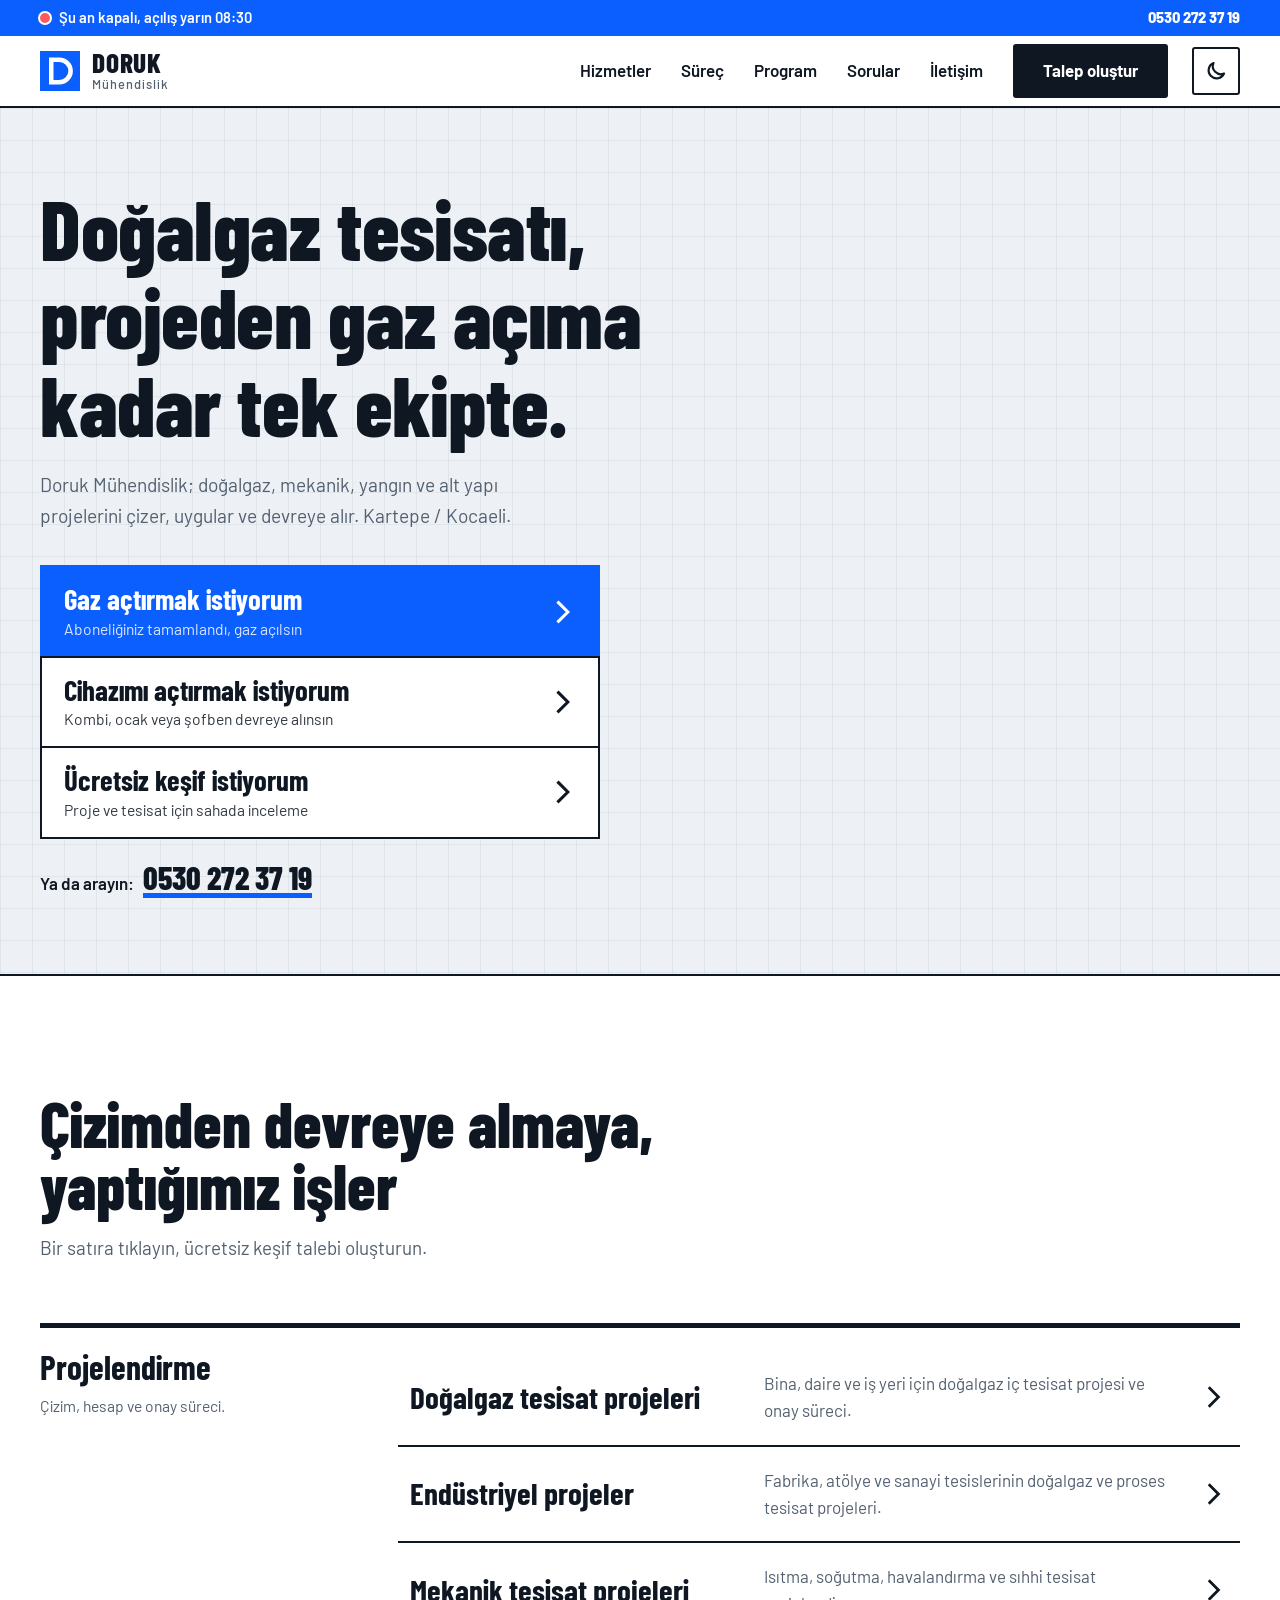
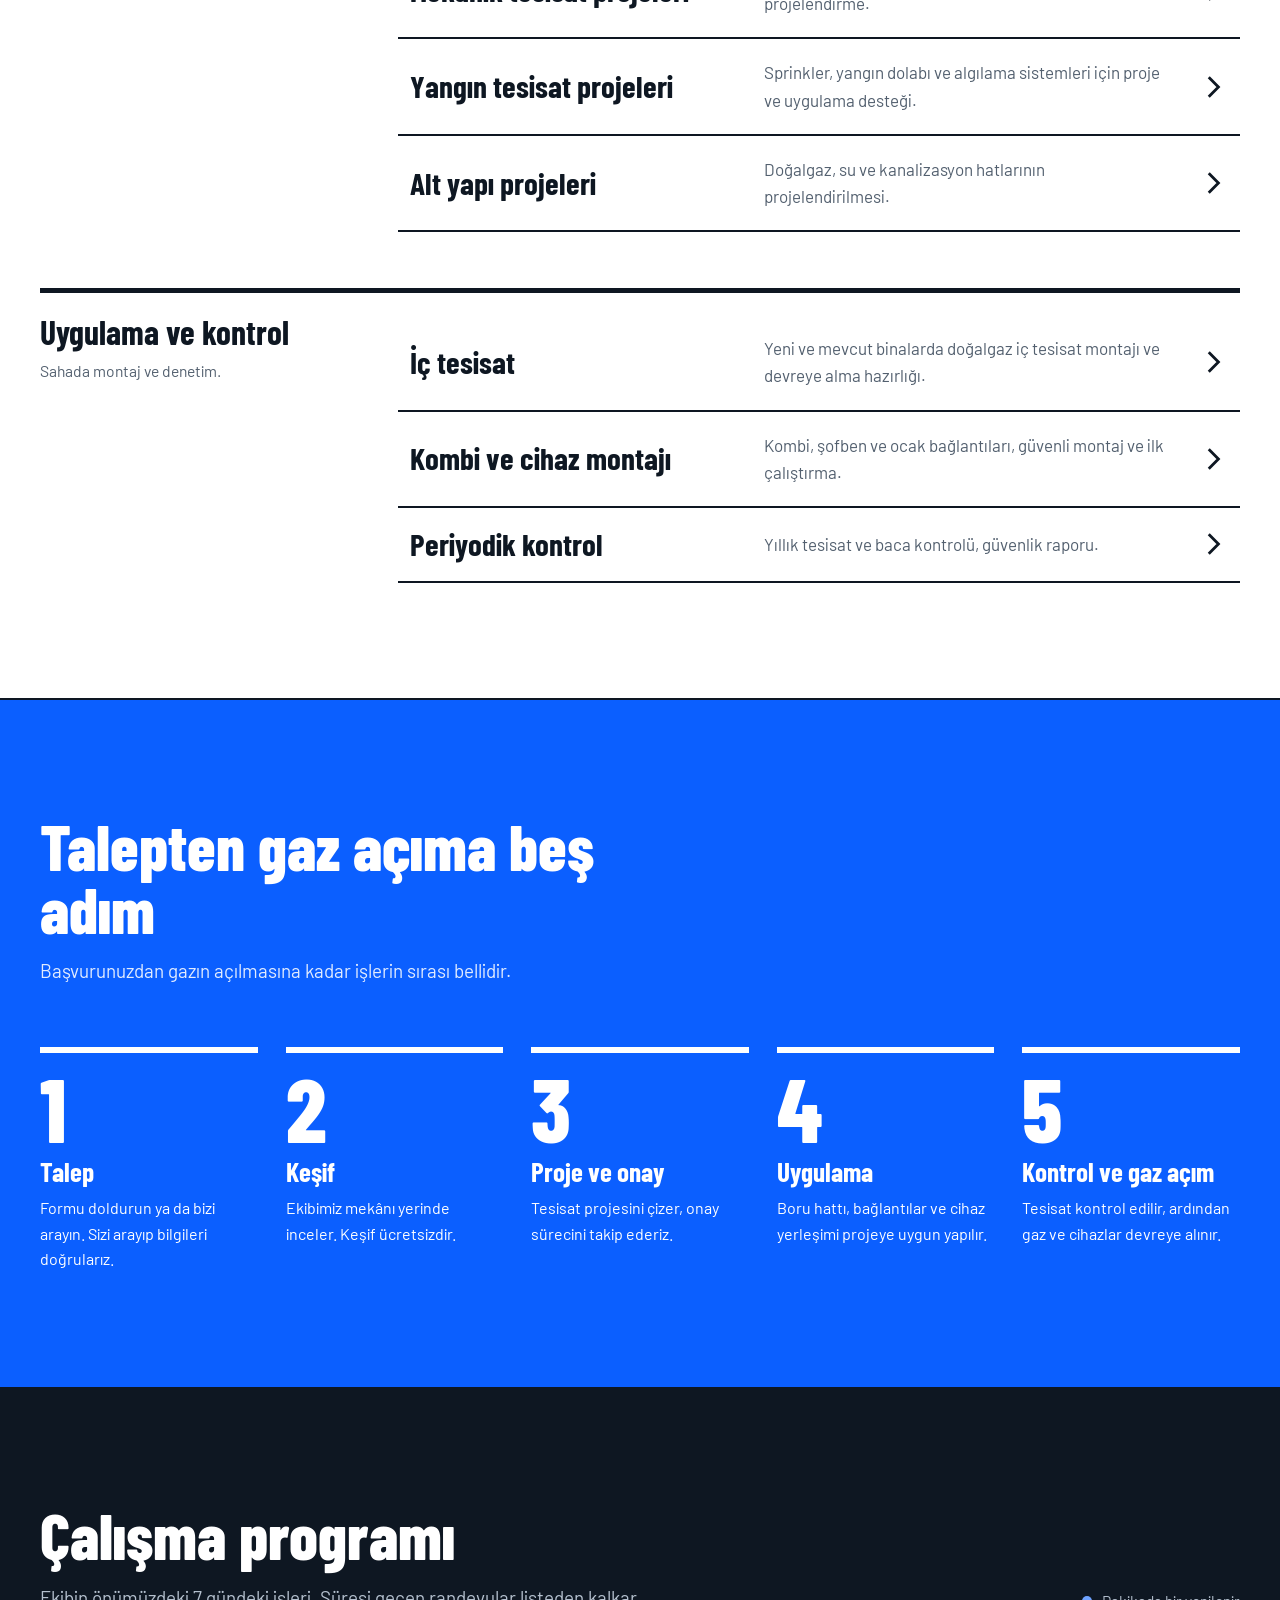
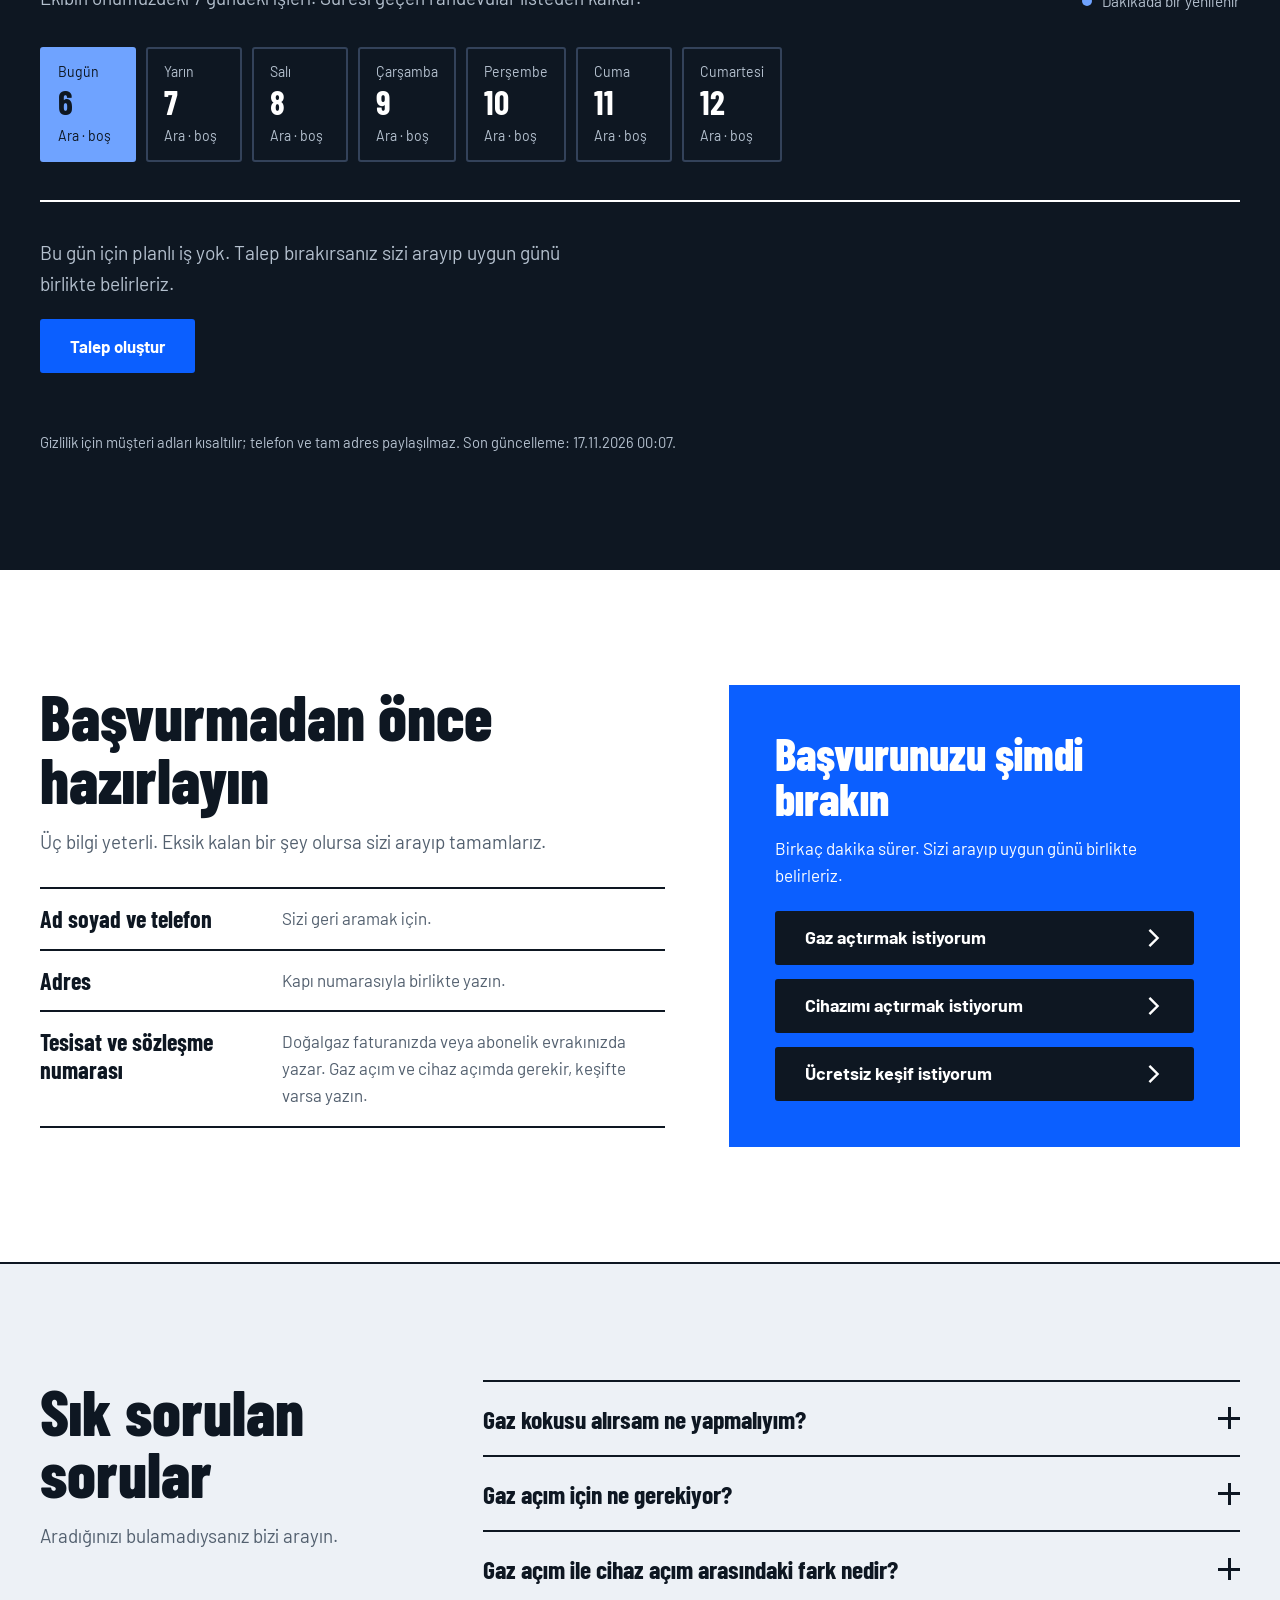
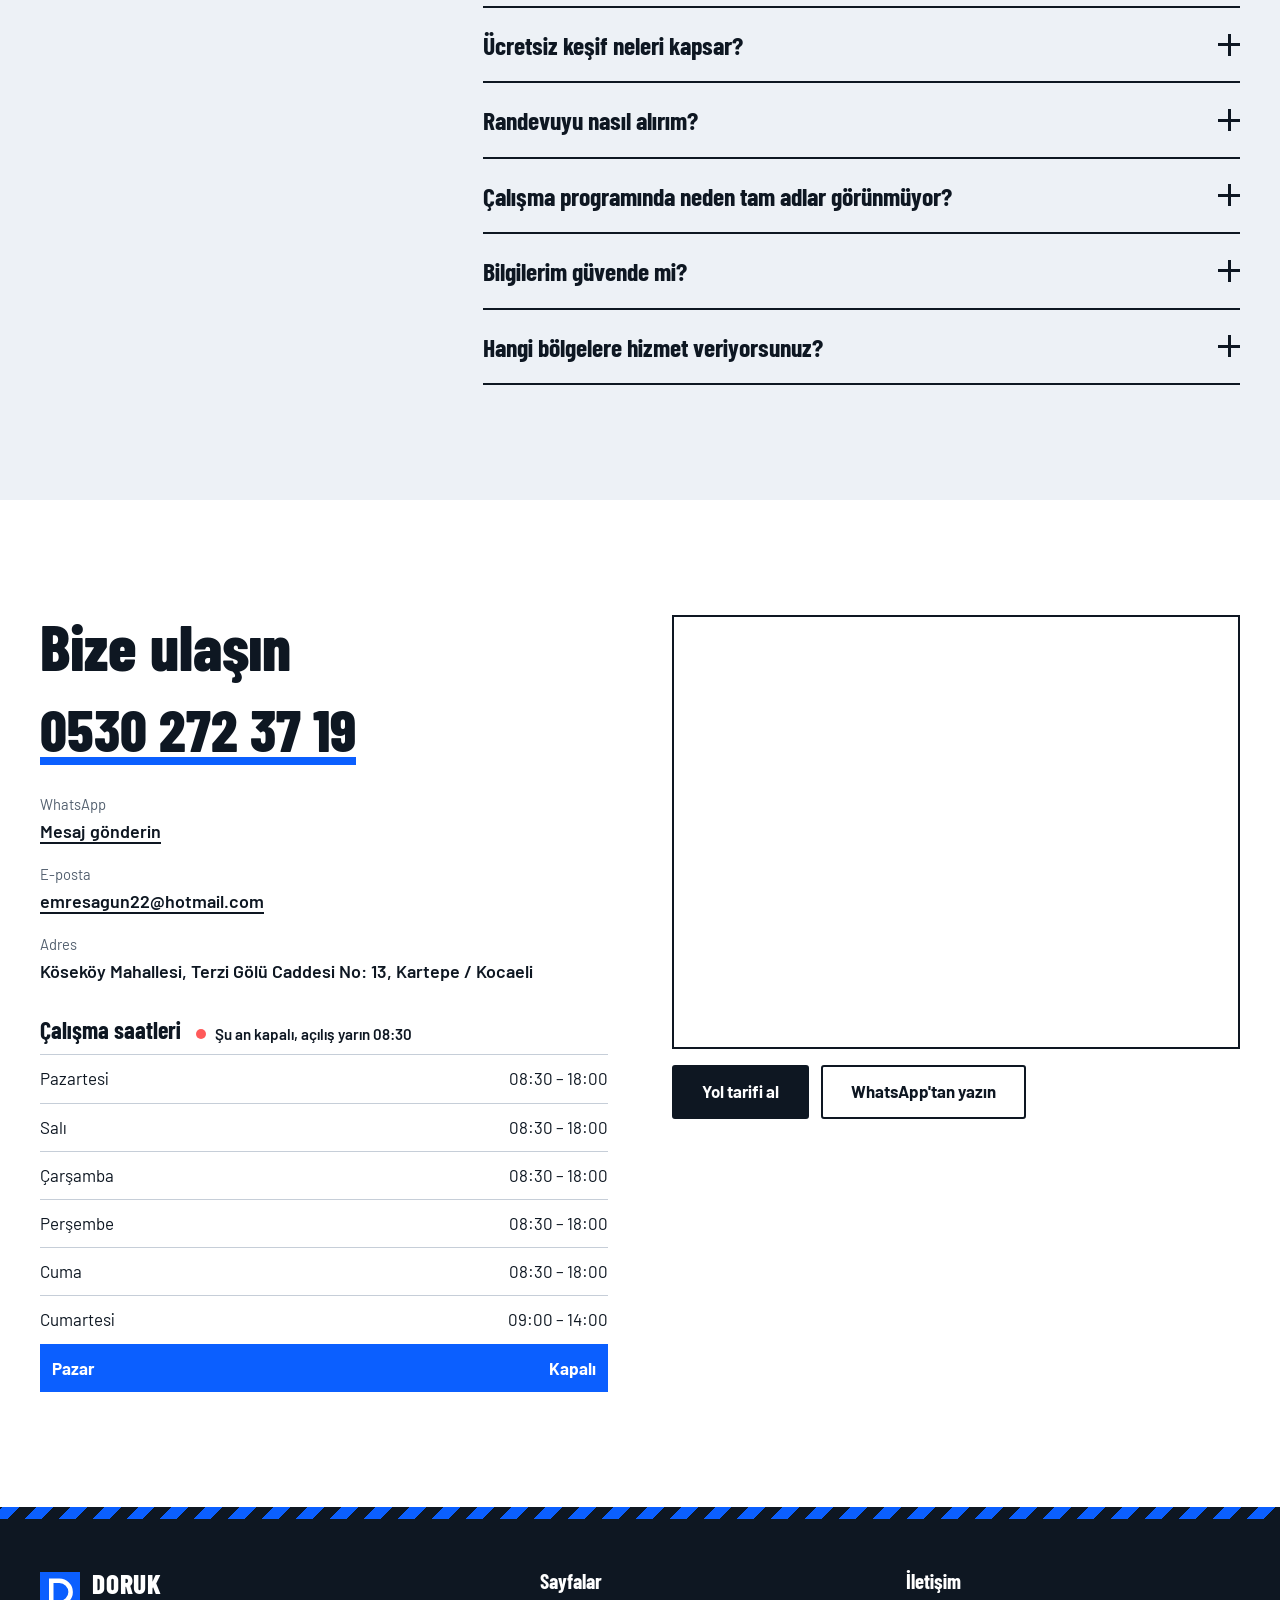
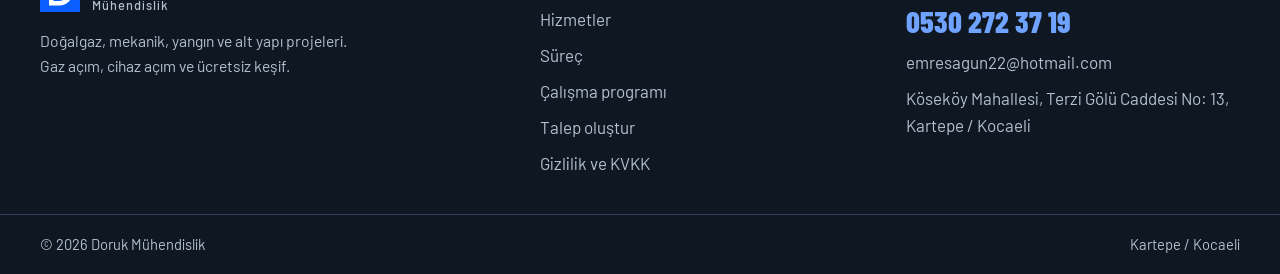
==== commit ff96fe7f: "Ana sayfadaki çizimi kaldır, telefon alanını serbest bırak Co-Authored-By: Claude Sonnet 5.5 <norepl" ====
--- a/index.html
+++ b/index.html
@@ -68,87 +68,6 @@
       <p class="callline">Ya da arayın: <a data-tel data-tel-yazi href="tel:+905302723719">0530 272 37 19</a></p>
     </div>
 
-    <figure class="sheet" style="margin:0">
-      <div class="sheet-fig">
-        <svg viewBox="0 0 560 460" role="img" aria-labelledby="kt kd">
-          <title id="kt">Doğalgaz hattı kesit çizimi</title>
-          <desc id="kd">Kaplama, dolgu, uyarı bandı ve kum yatağı katmanlarının altında gaz hattı ve binadaki sayaca çıkan bağlantı gösterilir.</desc>
-          <defs>
-            <pattern id="hatch" width="8" height="8" patternUnits="userSpaceOnUse" patternTransform="rotate(45)"><line x1="0" y1="0" x2="0" y2="8" stroke="currentColor" stroke-width="1"/></pattern>
-            <pattern id="dots" width="10" height="10" patternUnits="userSpaceOnUse"><circle cx="2.5" cy="2.5" r="1.1" fill="currentColor"/><circle cx="7.5" cy="7" r="1.1" fill="currentColor"/></pattern>
-            <pattern id="tape" width="16" height="16" patternUnits="userSpaceOnUse" patternTransform="rotate(-45)"><rect class="tp-k" width="8" height="16"/><rect class="tp-a" x="8" width="8" height="16"/></pattern>
-          </defs>
-
-          <!-- dolgular -->
-          <g class="fd" style="--d:1.5s">
-            <rect x="44" y="24" width="34" height="126" fill="url(#hatch)" opacity=".5"/>
-            <rect x="44" y="150" width="356" height="26" fill="url(#hatch)" opacity=".55"/>
-            <rect x="44" y="176" width="356" height="74" fill="url(#dots)" opacity=".5"/>
-            <rect x="44" y="260" width="356" height="90" class="k-1"/>
-            <rect x="44" y="350" width="356" height="90" class="k-2"/>
-            <rect x="44" y="350" width="356" height="90" fill="url(#hatch)" opacity=".3"/>
-            <rect x="44" y="250" width="356" height="10" fill="url(#tape)"/>
-            <rect x="80" y="34" width="84" height="64" class="k-card"/>
-            <path class="k-acc" d="M44 290H112V98H130V290H400V320H44Z"/>
-          </g>
-
-          <!-- çizgiler: sayfa açılırken bir kez çizilir -->
-          <g fill="none" stroke="currentColor" stroke-width="2.5" stroke-linejoin="miter">
-            <path class="dr" pathLength="1" style="--d:0s" d="M44 150H400"/>
-            <path class="dr" pathLength="1" style="--d:.15s" d="M44 24V440"/>
-            <path class="dr" pathLength="1" style="--d:.2s" d="M400 150V440"/>
-            <path class="dr" pathLength="1" style="--d:.25s" d="M44 24H78V150"/>
-            <path class="dr" pathLength="1" style="--d:.35s" d="M44 440H400"/>
-            <path class="dr" pathLength="1" style="--d:.4s" stroke-width="1.5" d="M44 176H400"/>
-            <path class="dr" pathLength="1" style="--d:.45s" d="M44 250H400"/>
-            <path class="dr" pathLength="1" style="--d:.5s" d="M44 260H400"/>
-            <path class="dr" pathLength="1" style="--d:.55s" stroke-width="1.5" d="M44 350H400"/>
-            <path class="dr" pathLength="1" style="--d:.8s;animation-duration:1.7s" d="M44 290H112V98H130V290H400V320H44Z"/>
-            <path class="dr" pathLength="1" style="--d:1.1s" d="M80 34H164V98H80Z"/>
-            <circle class="dr" pathLength="1" style="--d:1.4s" cx="122" cy="66" r="15" stroke-width="2"/>
-            <path class="dr" pathLength="1" style="--d:1.5s" stroke-width="2" d="M122 66L130 58"/>
-          </g>
-
-          <!-- gaz akışı -->
-          <g class="fd k-onacc" style="--d:1.9s" fill="none" stroke-width="3.2" stroke-linecap="round" stroke-dasharray="0.1 9">
-            <path d="M52 305H392"/>
-            <path d="M121 290V108"/>
-          </g>
-
-          <!-- gömü derinliği ölçüsü -->
-          <g fill="none" stroke="currentColor" stroke-width="1.5">
-            <path class="dr" pathLength="1" style="--d:1s" d="M24 150V290"/>
-            <path class="dr" pathLength="1" style="--d:1.1s" d="M16 150H32M16 290H32"/>
-          </g>
-          <path class="fd" style="--d:1.8s" fill="currentColor" d="M24 150l-4 10h8zM24 290l-4-10h8z"/>
-
-          <!-- etiketler -->
-          <g class="fd" style="--d:2.1s">
-            <g fill="none" stroke="currentColor" stroke-width="1.5">
-              <path d="M392 163H416M392 213H416M392 255H416M392 305H416M392 335H416M392 395H416"/>
-            </g>
-            <g fill="currentColor">
-              <circle cx="392" cy="163" r="2.5"/><circle cx="392" cy="213" r="2.5"/><circle cx="392" cy="255" r="2.5"/>
-              <circle cx="392" cy="305" r="2.5"/><circle cx="392" cy="335" r="2.5"/><circle cx="392" cy="395" r="2.5"/>
-            </g>
-            <text x="424" y="168">kaplama</text>
-            <text x="424" y="218">dolgu</text>
-            <text x="424" y="260">uyarı bandı</text>
-            <text x="424" y="310">gaz hattı</text>
-            <text x="424" y="340">kum yatağı</text>
-            <text x="424" y="400">doğal zemin</text>
-            <text x="61" y="18" text-anchor="middle">bina</text>
-            <text x="122" y="24" text-anchor="middle">sayaç</text>
-            <text transform="translate(11 222) rotate(-90)" text-anchor="middle" style="font-size:15px">gömü derinliği</text>
-          </g>
-        </svg>
-      </div>
-      <div class="tb">
-        <div><small>Çizim</small><b>Doğalgaz hattı kesiti</b></div>
-        <div><small>Pafta</small><b>01</b></div>
-        <div><small>Ölçek</small><b>Şematik</b></div>
-      </div>
-    </figure>
   </div>
 </section>
 
--- a/stil.css
+++ b/stil.css
@@ -87,8 +87,8 @@
 
 /* ---------- ana sayfa girişi ---------- */
 .hero{background-color:var(--bg2);background-image:linear-gradient(var(--grid) 1px,transparent 1px),linear-gradient(90deg,var(--grid) 1px,transparent 1px);background-size:32px 32px;border-bottom:2px solid var(--line)}
-.hero .wrap{display:grid;grid-template-columns:minmax(0,1.02fr) minmax(0,.98fr);gap:clamp(32px,5vw,80px);align-items:start;padding-block:clamp(40px,6vw,96px)}
-.hero h1{font:800 clamp(2.9rem,6.6vw,5.8rem)/.95 var(--f-d);letter-spacing:-.005em}
+.hero .wrap{display:grid;grid-template-columns:minmax(0,1fr);gap:clamp(32px,5vw,80px);align-items:start;padding-block:clamp(40px,6vw,96px)}
+.hero h1{max-width:17ch;font:800 clamp(2.9rem,6.6vw,5.8rem)/1.04 var(--f-d);letter-spacing:-.005em}
 .hero .sub{margin-top:22px;max-width:46ch;font-size:1.2rem;color:var(--muted)}
 .ask{display:grid;margin-top:34px;max-width:560px}
 .ask a{display:grid;grid-template-columns:1fr auto;align-items:center;gap:16px;padding:17px 22px;border:2px solid var(--line);background:var(--card);text-decoration:none;margin-top:-2px;transition:background .15s,color .15s}
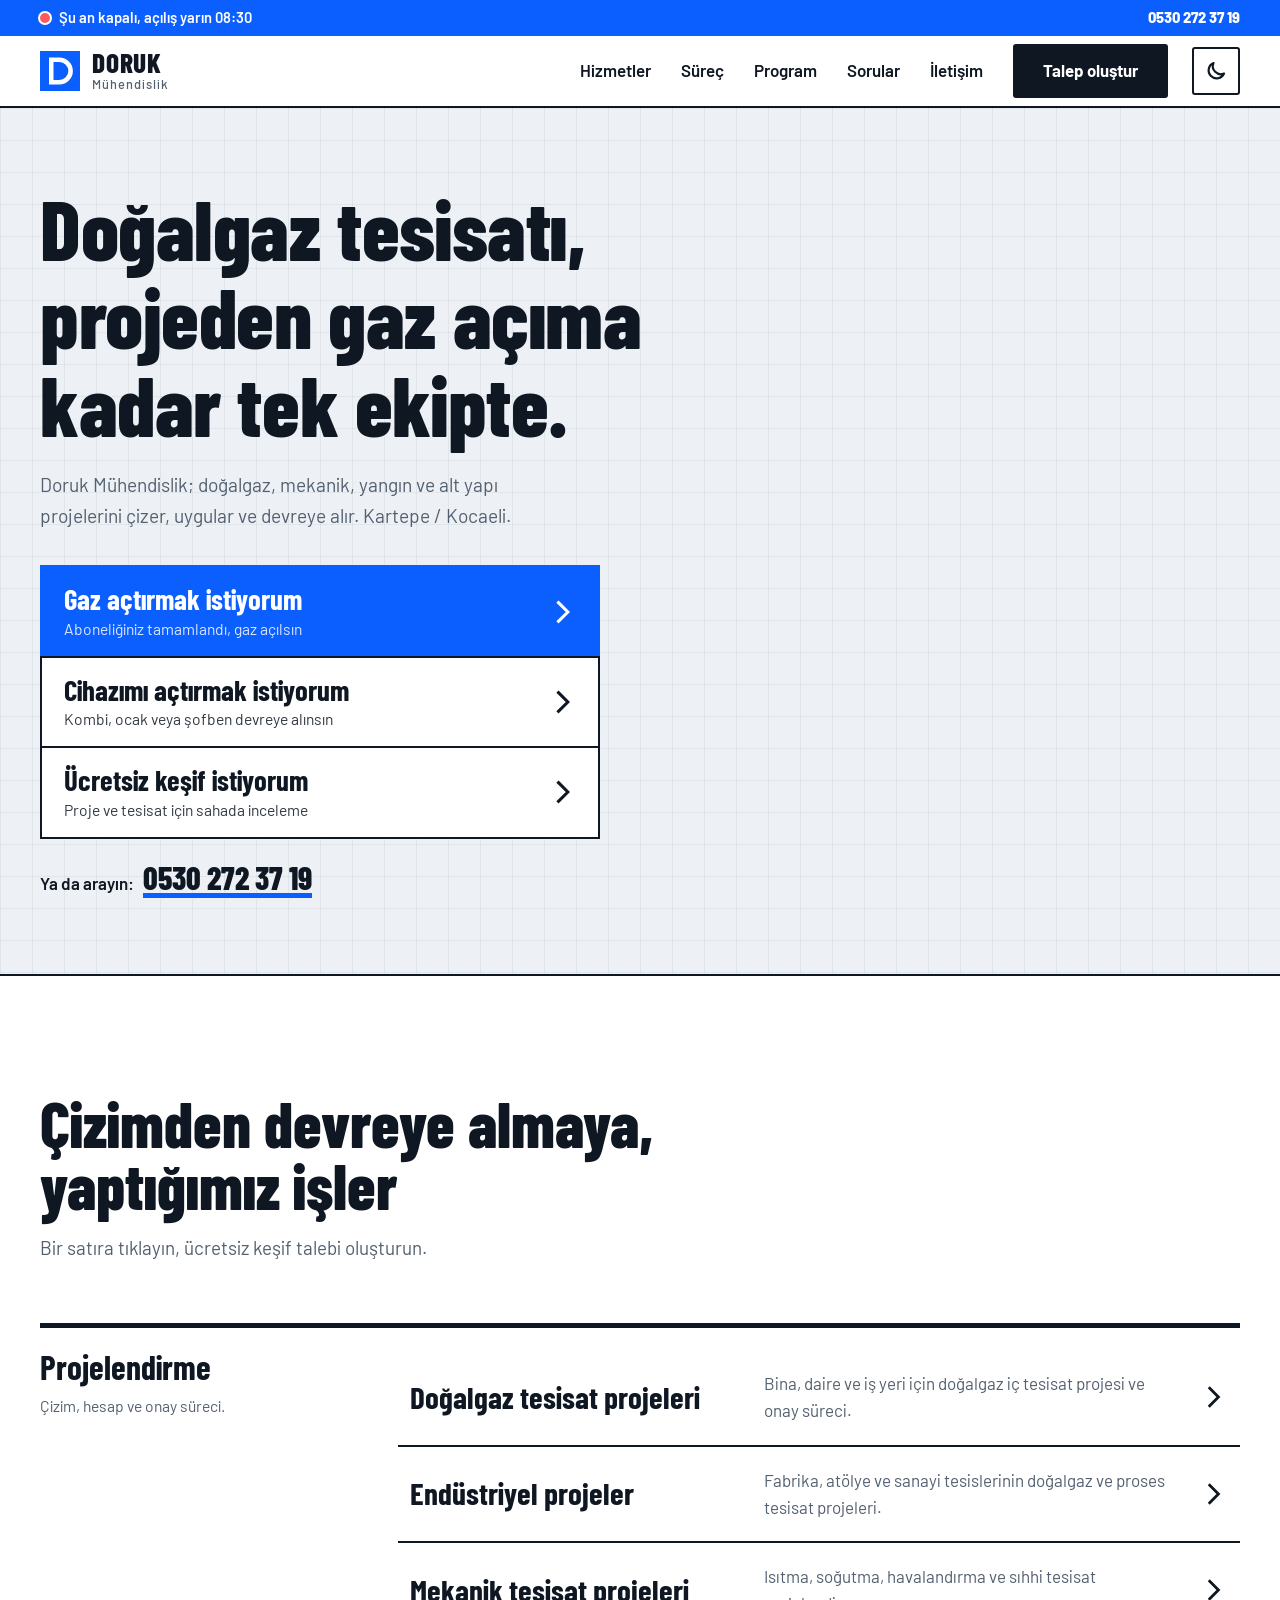
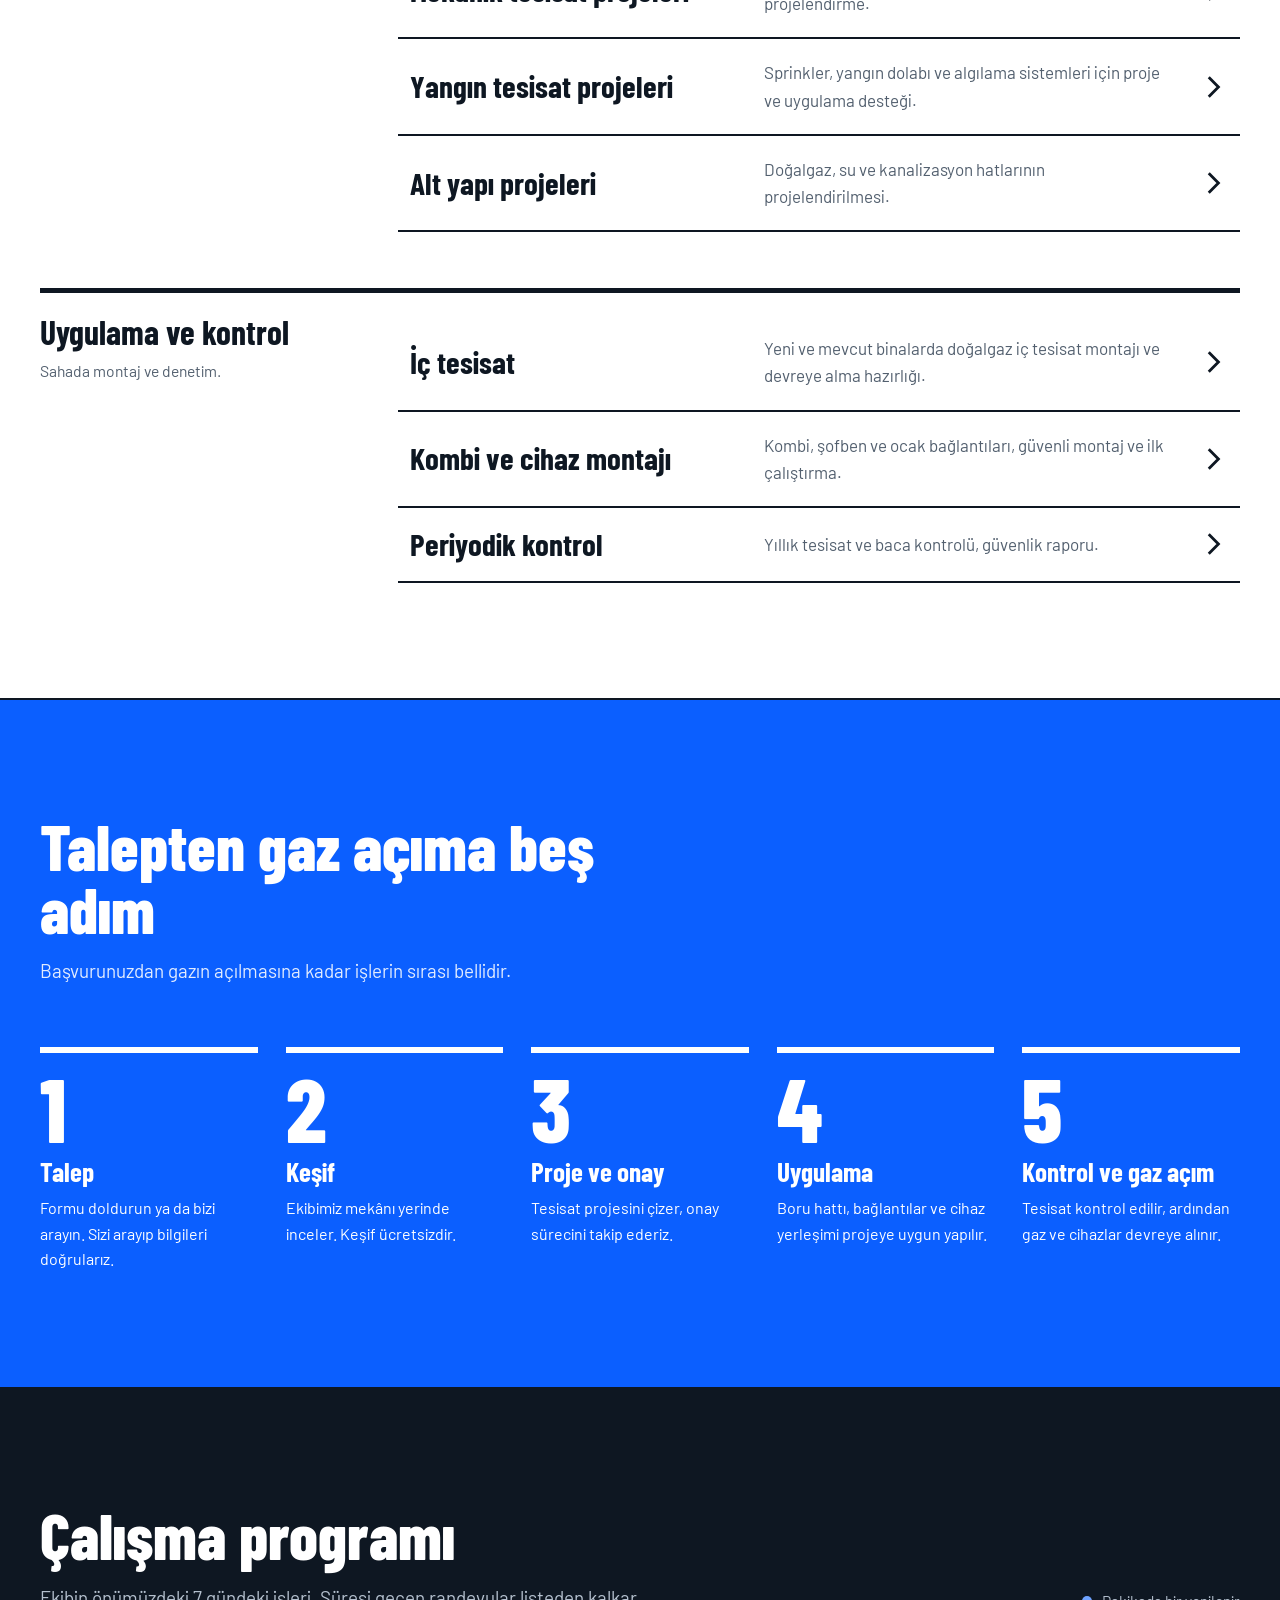
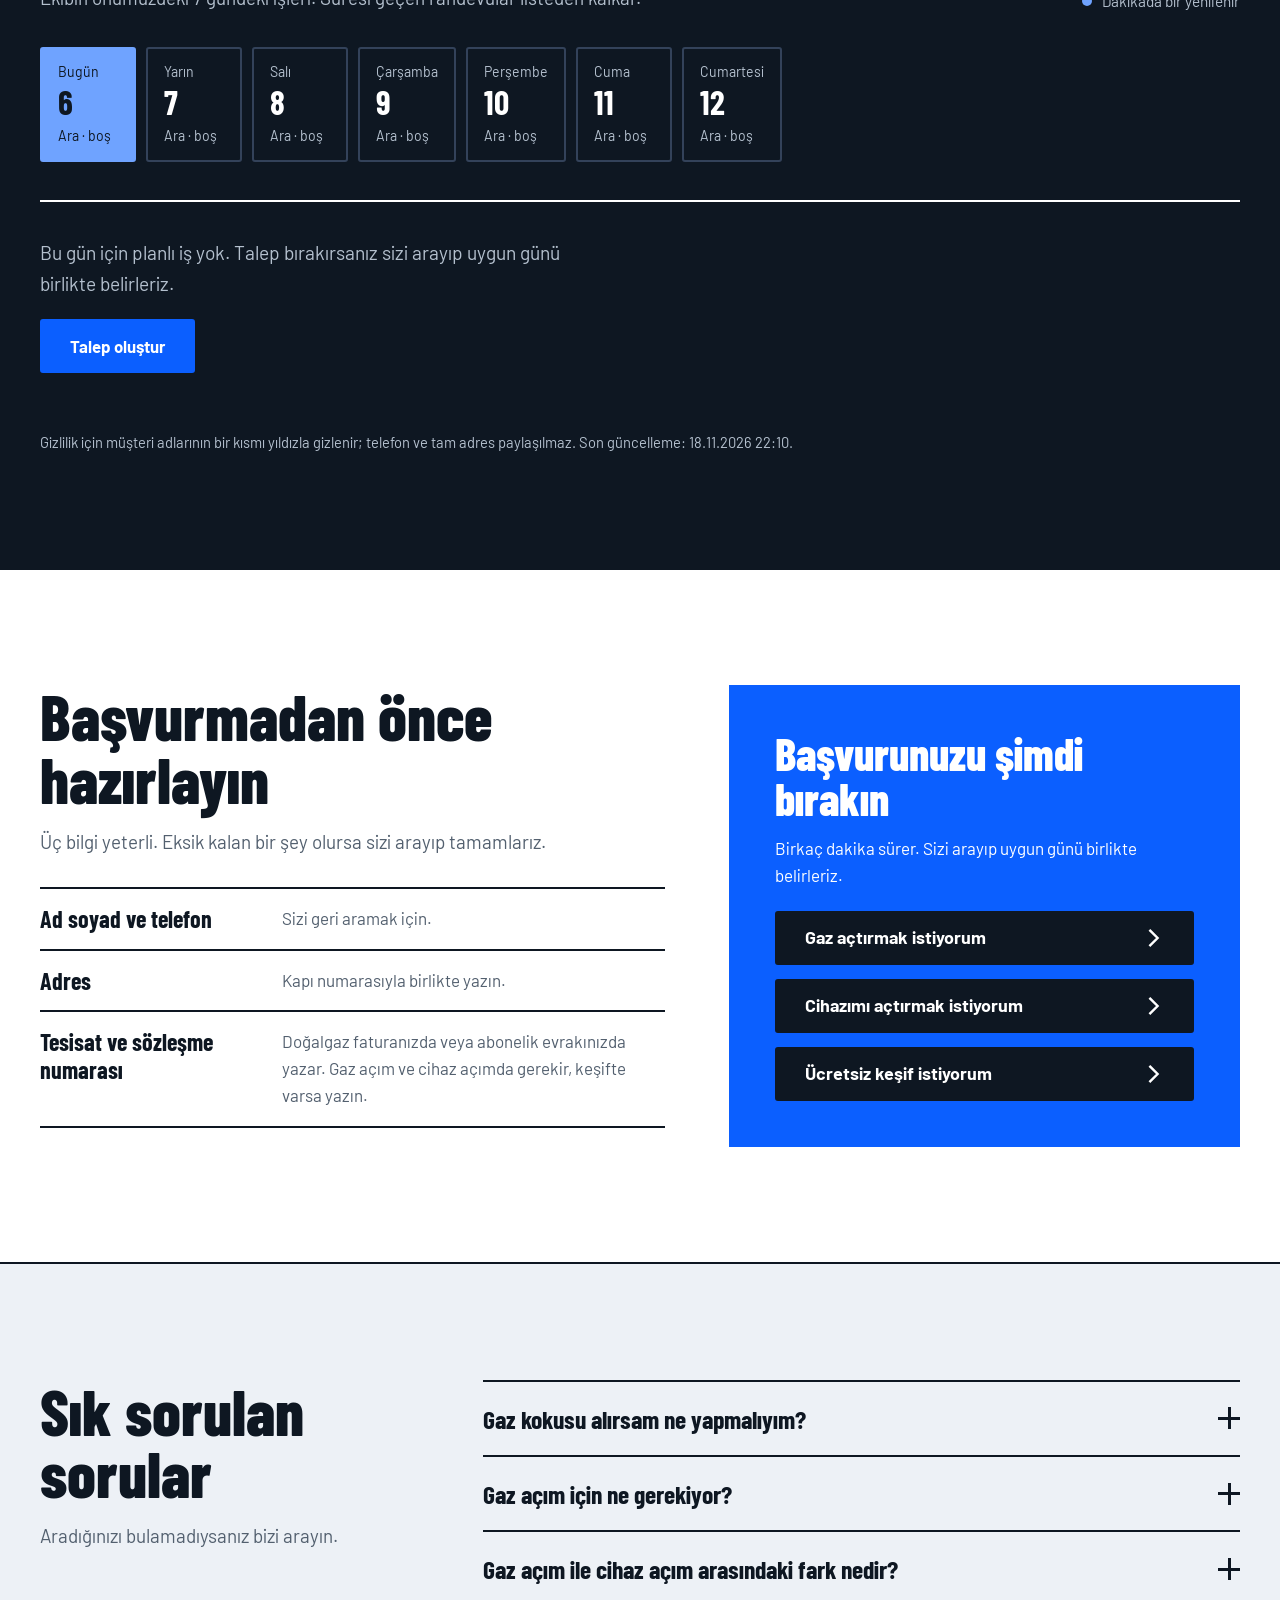
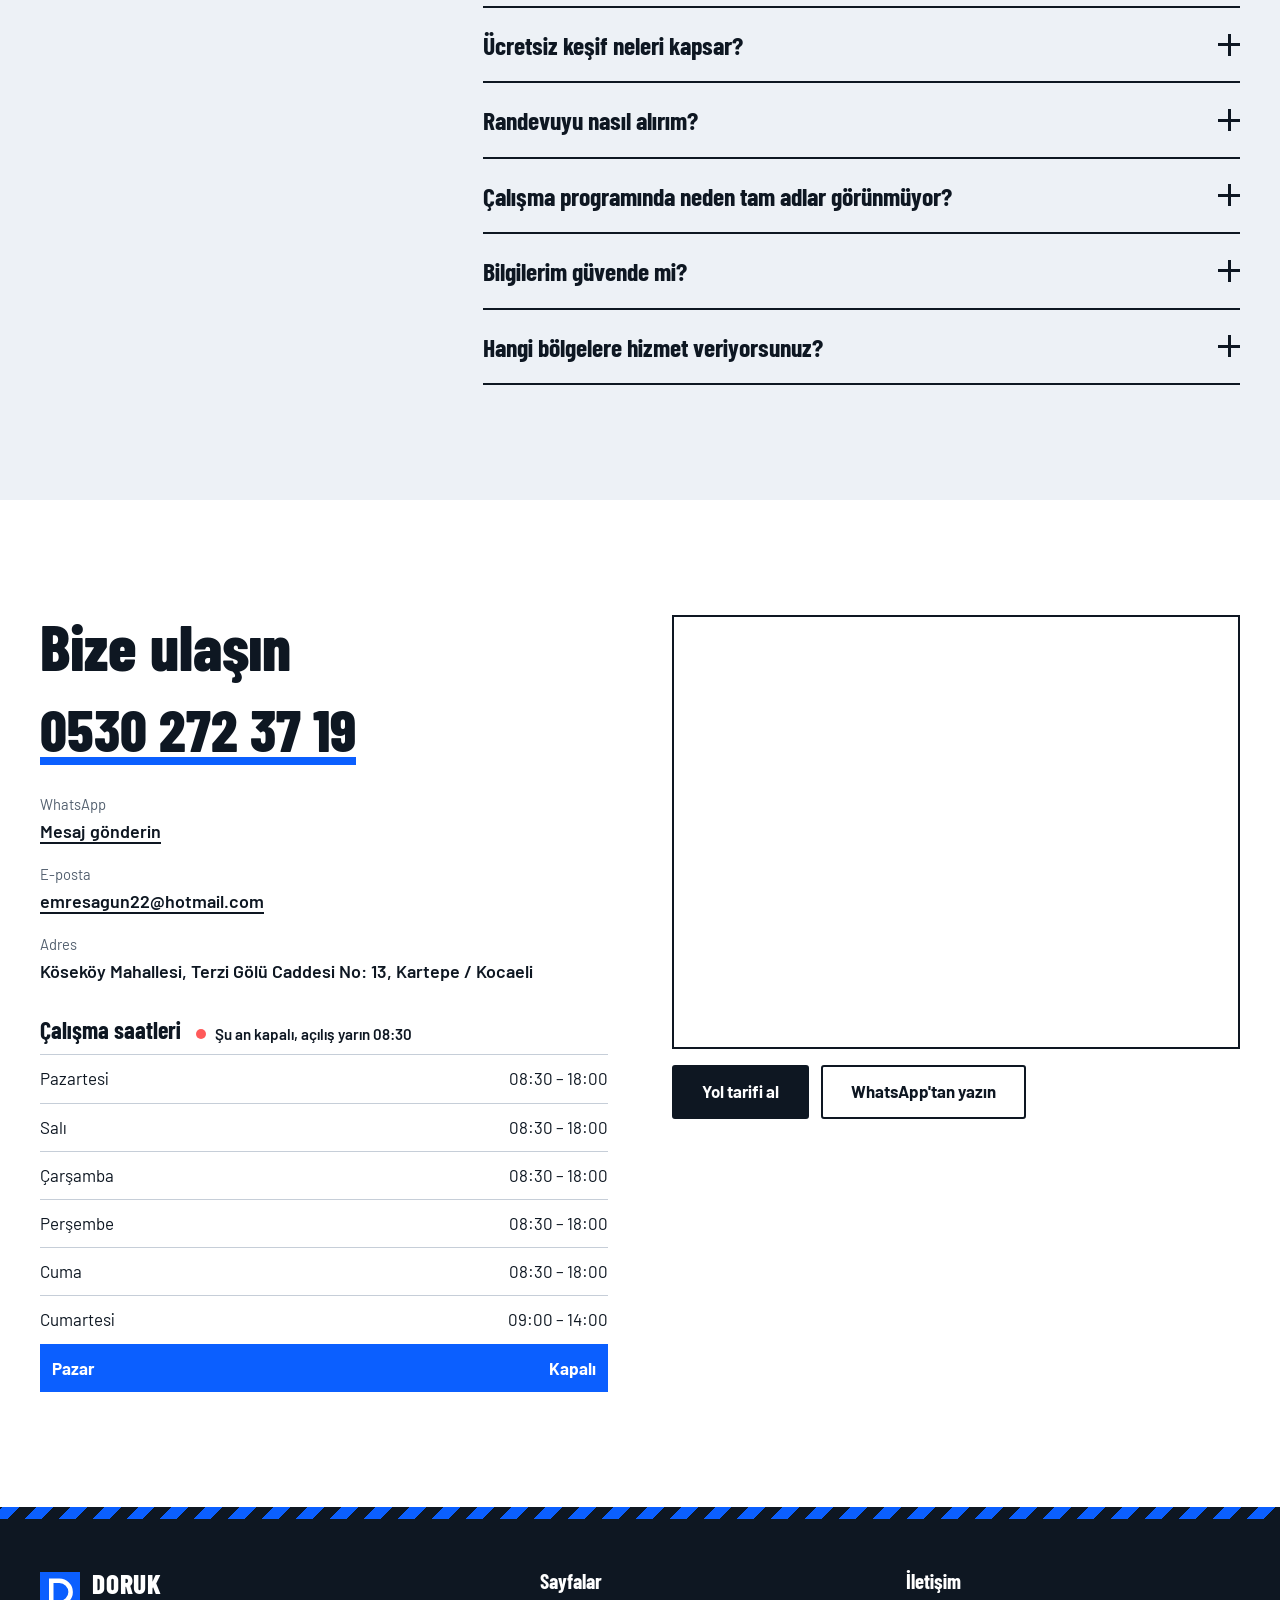
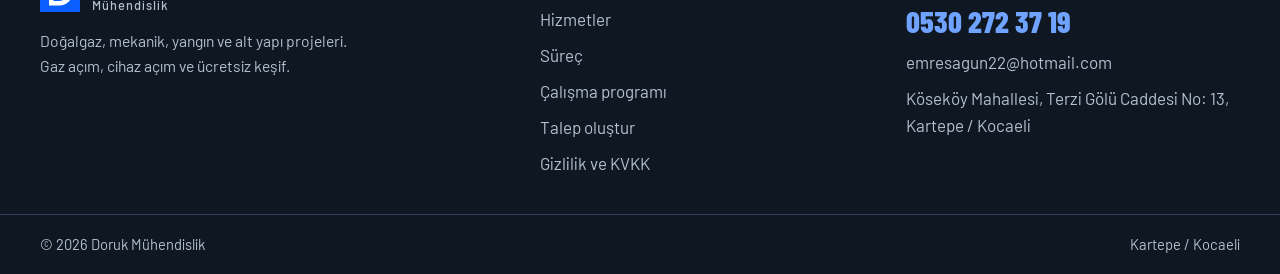
==== commit e4f1ed88: "Gizlilik metinlerini yıldızlı isme uyarla Co-Authored-By: Claude Sonnet 5.5 <noreply@anthropic.com> " ====
--- a/index.html
+++ b/index.html
@@ -127,7 +127,7 @@
     </div>
     <div class="days" id="gunler" role="tablist" aria-label="Günler"></div>
     <div class="plist" id="liste" role="tabpanel" aria-live="polite"><p class="empty">Program yükleniyor.</p></div>
-    <p class="fine">Gizlilik için müşteri adları kısaltılır; telefon ve tam adres paylaşılmaz. <span id="guncel"></span></p>
+    <p class="fine">Gizlilik için müşteri adlarının bir kısmı yıldızla gizlenir; telefon ve tam adres paylaşılmaz. <span id="guncel"></span></p>
   </div>
 </section>
 
@@ -166,7 +166,7 @@
       <details><summary>Gaz açım ile cihaz açım arasındaki fark nedir?</summary><div class="ans">Gaz açım, tesisata gazın verilmesidir. Cihaz açım ise kombi, ocak veya şofben gibi cihazlarınızın devreye alınmasıdır. İkisi için ayrı talep oluşturabilirsiniz.</div></details>
       <details><summary>Ücretsiz keşif neleri kapsar?</summary><div class="ans">Ekibimiz mekânı yerinde inceler, ihtiyacınıza uygun projeyi ve işlerin sırasını anlatır. Keşif için ücret almayız.</div></details>
       <details><summary>Randevuyu nasıl alırım?</summary><div class="ans">Talep formunu doldurabilir ya da bizi arayabilirsiniz. Gün ve saat telefonda birlikte netleşir.</div></details>
-      <details><summary>Çalışma programında neden tam adlar görünmüyor?</summary><div class="ans">Gizliliğiniz için programda müşteri adları kısaltılır. Telefon ve tam adres hiç gösterilmez.</div></details>
+      <details><summary>Çalışma programında neden tam adlar görünmüyor?</summary><div class="ans">Gizliliğiniz için programda müşteri adlarının yalnızca ilk harfleri görünür. Telefon ve tam adres hiç gösterilmez.</div></details>
       <details><summary>Bilgilerim güvende mi?</summary><div class="ans">Formdaki bilgiler yalnızca talebinizi değerlendirmek ve sizi aramak için kullanılır. Ayrıntılar için <a href="gizlilik.html">gizlilik ve KVKK sayfasına</a> bakın.</div></details>
       <details><summary>Hangi bölgelere hizmet veriyorsunuz?</summary><div class="ans">Merkezimiz Kartepe / Kocaeli'de. Başka bölgedeki projeler için bizi arayın.</div></details>
     </div>
@@ -310,7 +310,7 @@
         elListe.innerHTML = gunluk.map(function (r) {
           var b = basla(r).getTime(), suruyor = b <= simdi && b + sure > simdi;
           return '<article class="pr"><time datetime="' + esc(r.tarih + "T" + r.saat) + '">' + esc(r.saat) + "</time>" +
-            "<div><h3>" + esc(r.hizmet) + '</h3><p class="ar">' + esc(r.bolge) + "</p></div>" +
+            "<div><h3>" + esc(r.hizmet || "Randevu") + '</h3><p class="ar">' + esc(r.bolge) + "</p></div>" +
             '<div class="kim"><span>' + esc(r.isim) + "</span>" + (suruyor ? '<em class="now" style="font-style:normal">Devam ediyor</em>' : "") + "</div></article>";
         }).join("");
       }
